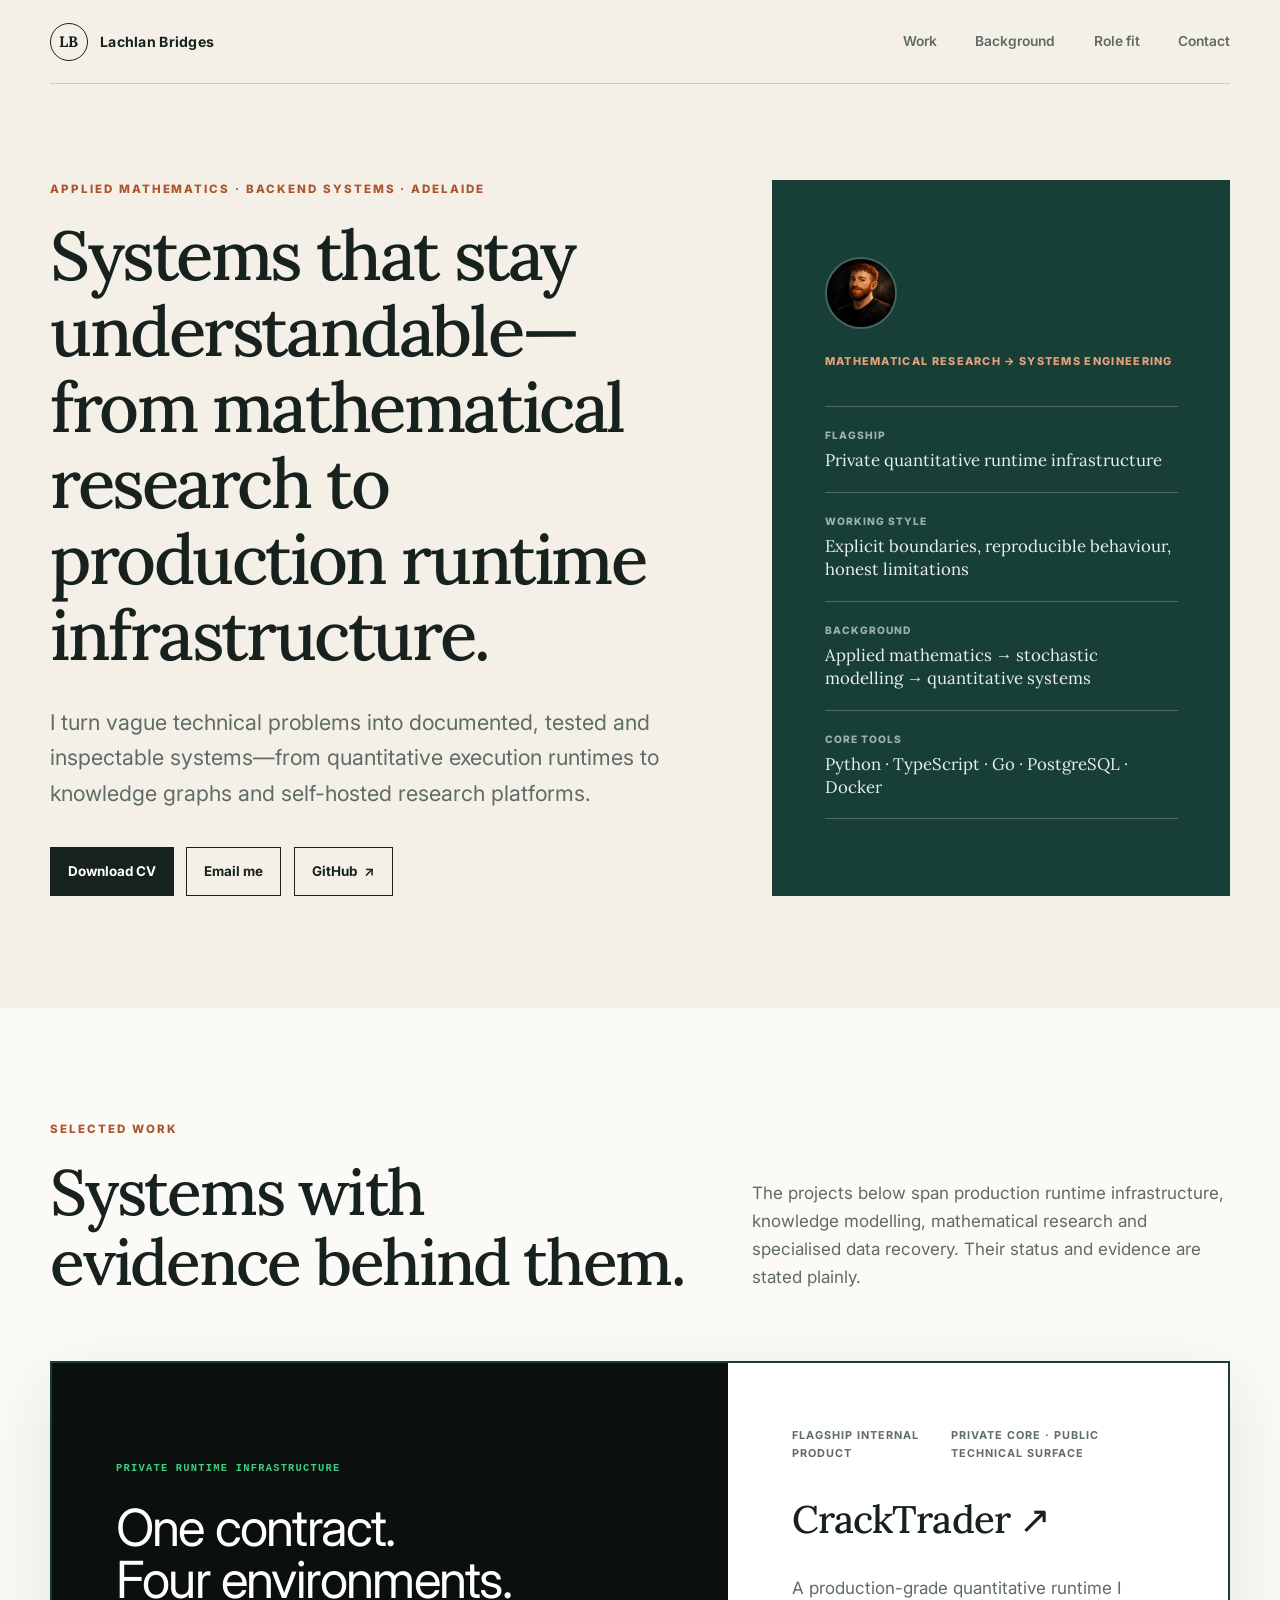
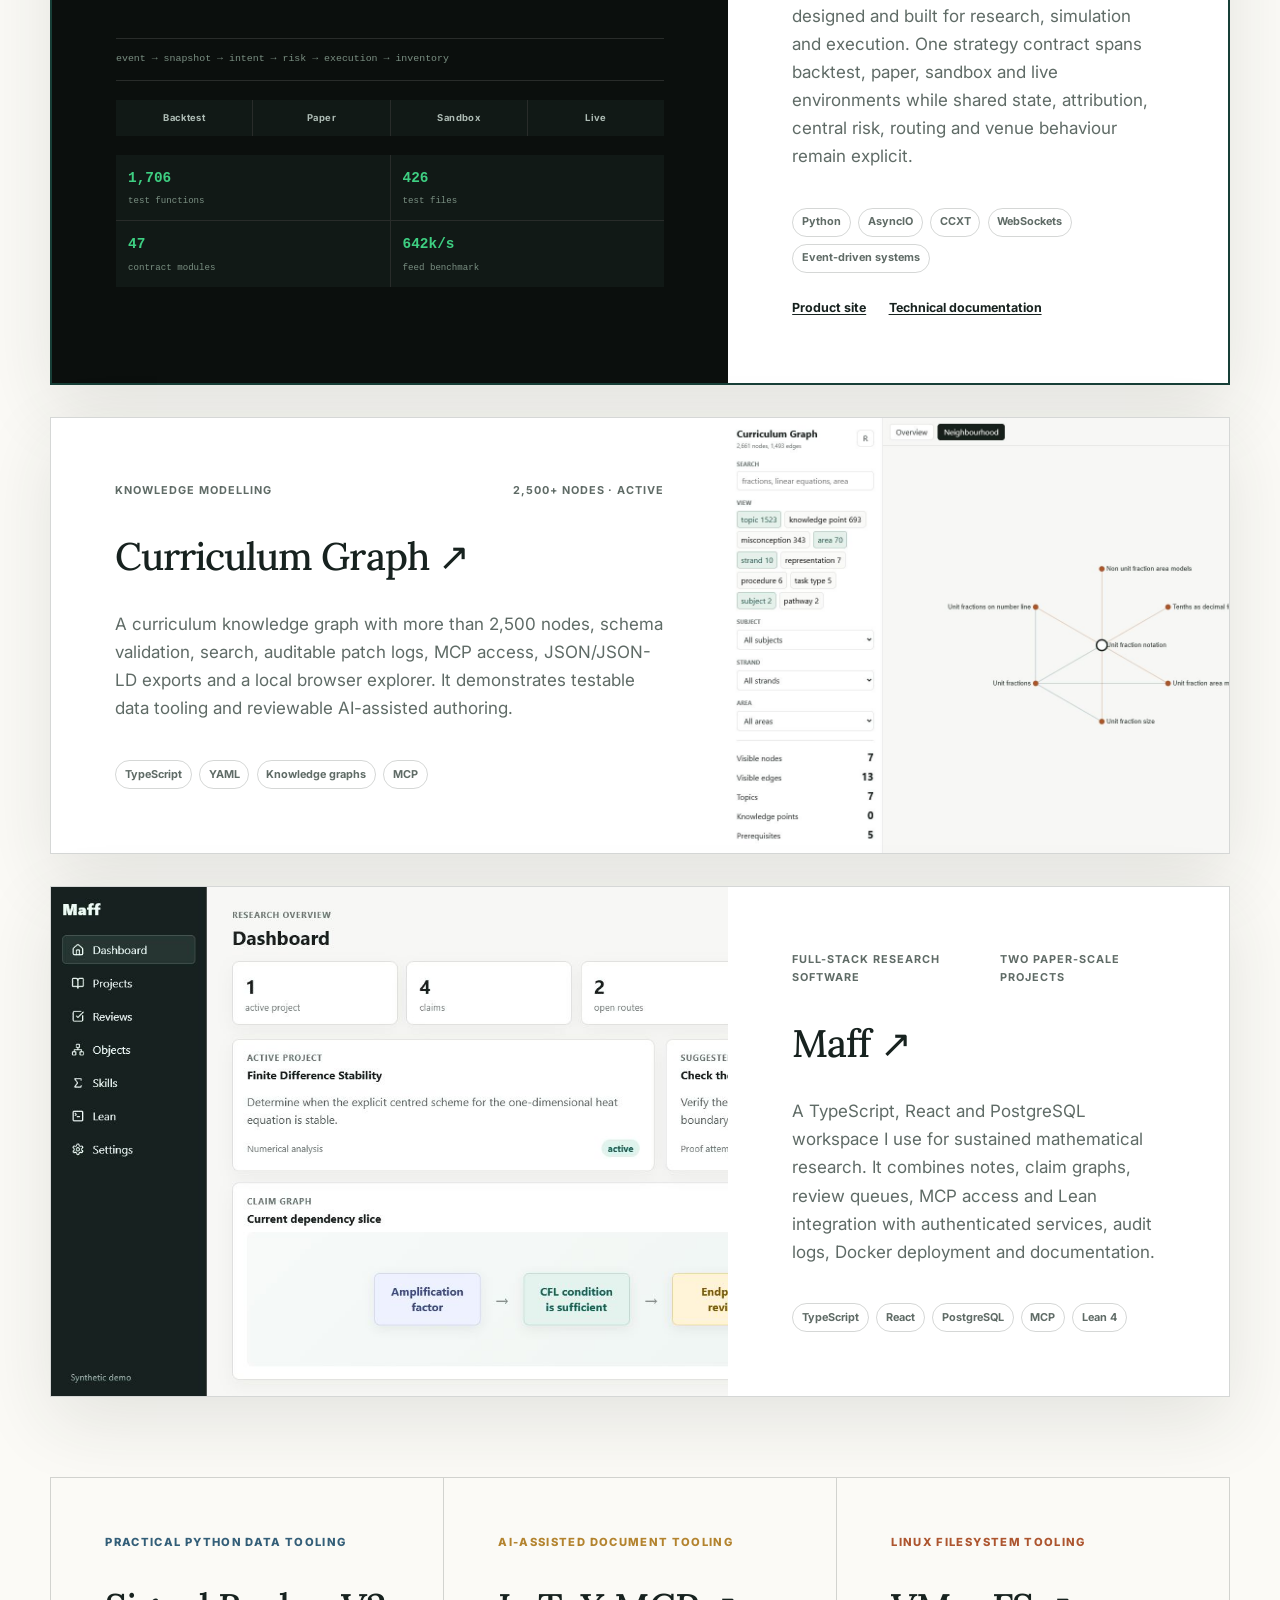
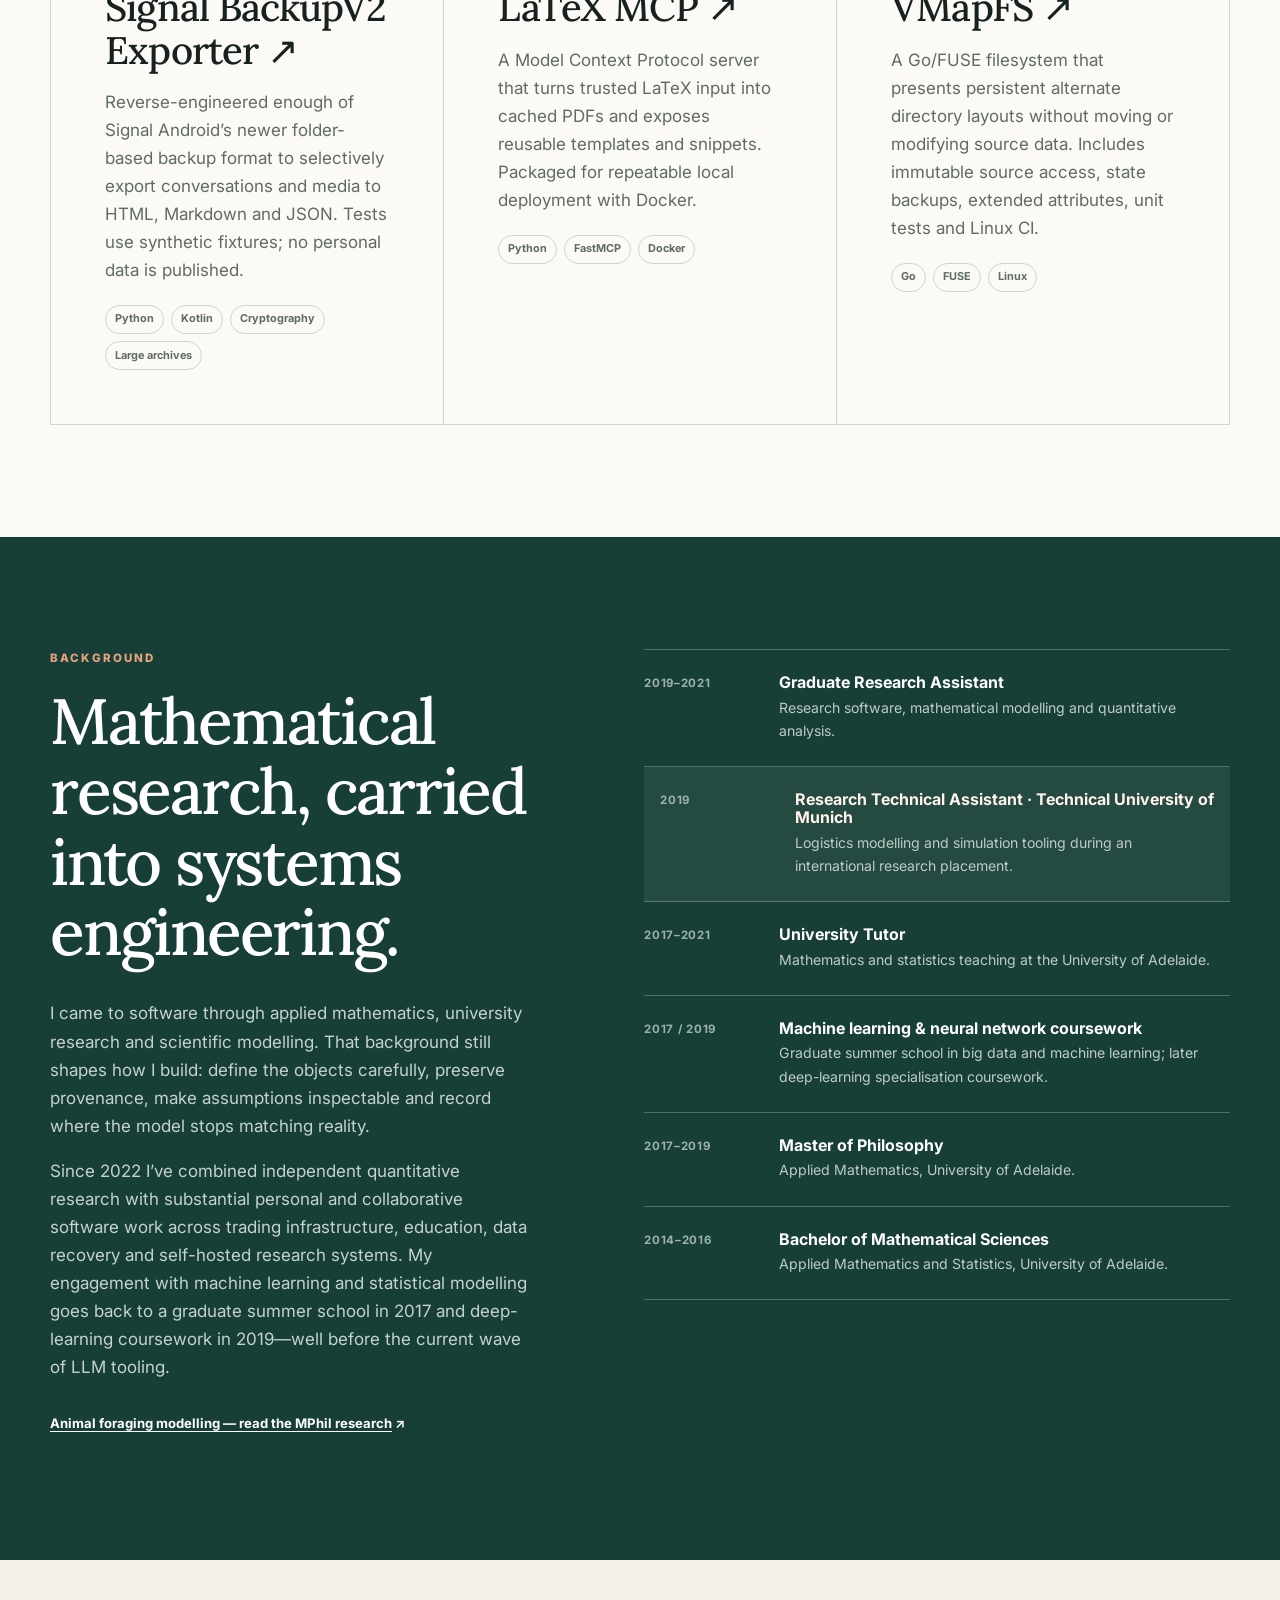
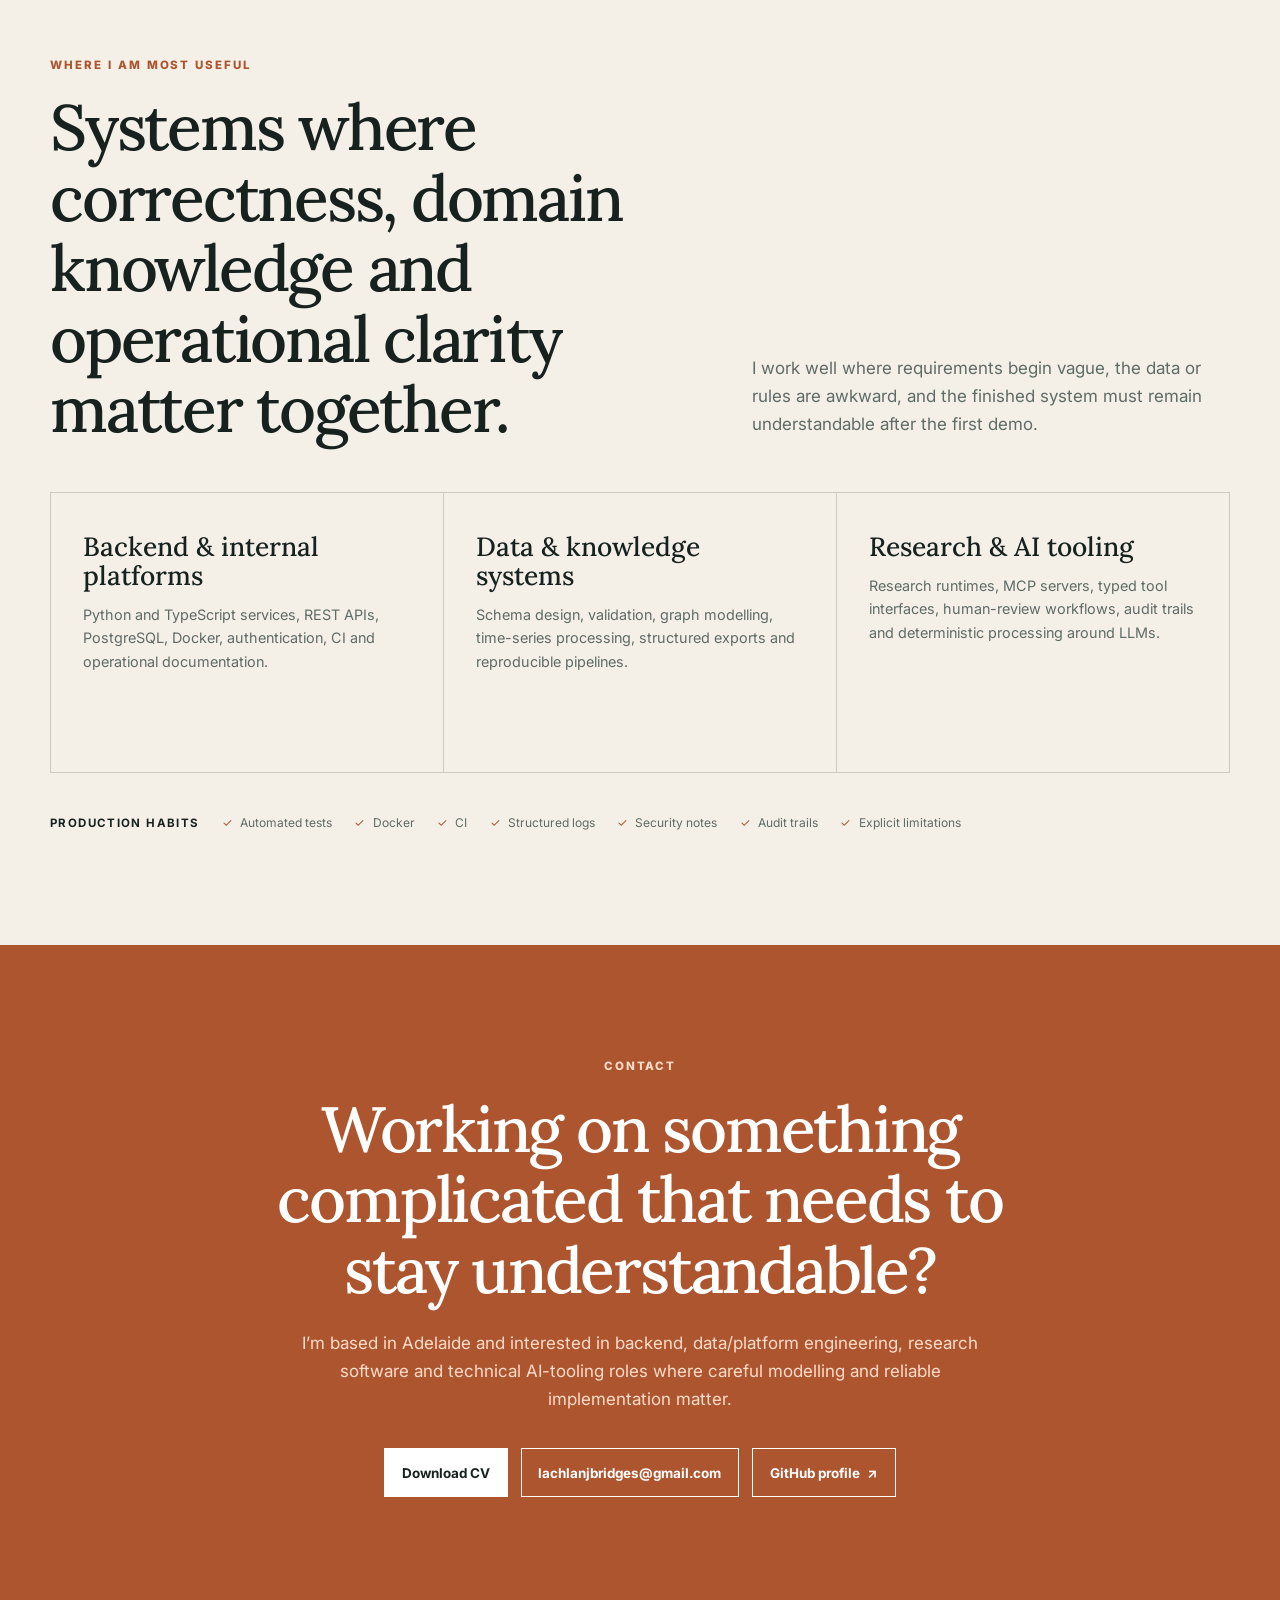
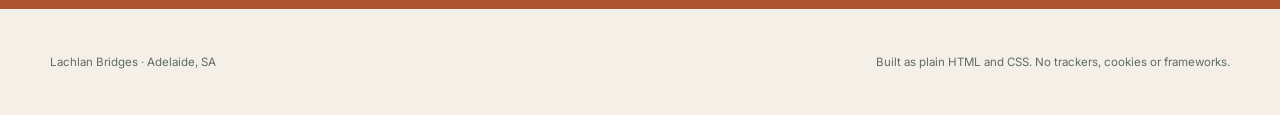
==== index.html @ a5c859e6 "Add portrait and consistent typography" ====
<!doctype html>
<html lang="en-AU">
  <head>
    <meta charset="utf-8">
    <meta name="viewport" content="width=device-width, initial-scale=1">
    <title>Lachlan Bridges — Applied mathematician &amp; systems builder</title>
    <meta name="description" content="Adelaide-based applied mathematician and software developer building backend systems, production runtime infrastructure, data tooling and research software.">
    <meta name="author" content="Lachlan Bridges">
    <meta name="theme-color" content="#173f37">
    <meta property="og:type" content="website">
    <meta property="og:title" content="Lachlan Bridges — Applied mathematician &amp; systems builder">
    <meta property="og:description" content="Selected work in production runtime infrastructure, backend systems, data tooling and mathematical research software.">
    <meta property="og:url" content="https://thetailorretailored.github.io/">
    <meta property="og:image" content="https://thetailorretailored.github.io/assets/images/maff-workbench.png">
    <link rel="canonical" href="https://thetailorretailored.github.io/">
    <link rel="icon" href="assets/favicon.svg" type="image/svg+xml">
    <link rel="preconnect" href="https://fonts.googleapis.com">
    <link rel="preconnect" href="https://fonts.gstatic.com" crossorigin>
    <link href="https://fonts.googleapis.com/css2?family=Lora:ital,wght@0,400;0,500;1,400&amp;family=Inter:wght@400;600;700&amp;display=swap" rel="stylesheet">
    <link rel="stylesheet" href="styles.css">
  </head>
  <body>
    <a class="skip-link" href="#main">Skip to content</a>

    <header class="site-header">
      <a class="wordmark" href="#top" aria-label="Lachlan Bridges, home">
        <span aria-hidden="true">LB</span>
        <span>Lachlan Bridges</span>
      </a>
      <nav aria-label="Primary navigation">
        <a href="#work">Work</a>
        <a href="#background">Background</a>
        <a href="#fit">Role fit</a>
        <a href="#contact">Contact</a>
      </nav>
    </header>

    <main id="main">
      <section class="hero" id="top">
        <div class="hero-copy">
          <p class="eyebrow">Applied mathematics · backend systems · Adelaide</p>
          <h1>Systems that stay understandable—from mathematical research to production runtime infrastructure.</h1>
          <p class="hero-intro">
            I turn vague technical problems into documented, tested and inspectable
            systems—from quantitative execution runtimes to knowledge graphs and
            self-hosted research platforms.
          </p>
          <div class="actions">
            <a class="button primary" href="assets/Lachlan-Bridges-CV.pdf">Download CV</a>
            <a class="button secondary" href="mailto:lachlanjbridges@gmail.com">Email me</a>
            <a class="button secondary" href="https://github.com/TheTailorRetailored">GitHub <span aria-hidden="true">↗</span></a>
          </div>
        </div>

        <aside class="hero-profile" aria-label="Profile summary">
          <img class="profile-photo" src="assets/images/lachlan-bridges-portrait.png" alt="Portrait of Lachlan Bridges" width="72" height="72">
          <p>Mathematical research → systems engineering</p>
          <dl>
            <div><dt>Flagship</dt><dd>Private quantitative runtime infrastructure</dd></div>
            <div><dt>Working style</dt><dd>Explicit boundaries, reproducible behaviour, honest limitations</dd></div>
            <div><dt>Background</dt><dd>Applied mathematics → stochastic modelling → quantitative systems</dd></div>
            <div><dt>Core tools</dt><dd>Python · TypeScript · Go · PostgreSQL · Docker</dd></div>
          </dl>
        </aside>
      </section>

      <section class="section" id="work">
        <div class="section-heading">
          <div>
            <p class="eyebrow">Selected work</p>
            <h2>Systems with evidence behind them.</h2>
          </div>
          <p>
            The projects below span production runtime infrastructure, knowledge
            modelling, mathematical research and specialised data recovery. Their
            status and evidence are stated plainly.
          </p>
        </div>

        <div class="feature-grid">
          <article class="feature-card flagship-card">
            <a class="cracktrader-panel" href="https://cracktrader.github.io/" aria-label="View the CrackTrader product site">
              <span class="ct-label">Private runtime infrastructure</span>
              <strong>One contract.<br>Four environments.</strong>
              <span class="ct-path">event → snapshot → intent → risk → execution → inventory</span>
              <span class="ct-modes"><b>Backtest</b><b>Paper</b><b>Sandbox</b><b>Live</b></span>
              <span class="ct-evidence">
                <i><b>1,706</b> test functions</i>
                <i><b>426</b> test files</i>
                <i><b>47</b> contract modules</i>
                <i><b>642k/s</b> feed benchmark</i>
              </span>
            </a>
            <div class="project-copy">
              <div class="project-topline">
                <span>Flagship internal product</span>
                <span>Private core · public technical surface</span>
              </div>
              <h3><a href="https://cracktrader.github.io/">CrackTrader <span aria-hidden="true">↗</span></a></h3>
              <p>
                A production-grade quantitative runtime I designed and built for
                research, simulation and execution. One strategy contract spans
                backtest, paper, sandbox and live environments while shared state,
                attribution, central risk, routing and venue behaviour remain explicit.
              </p>
              <ul class="tags" aria-label="Technologies">
                <li>Python</li><li>AsyncIO</li><li>CCXT</li><li>WebSockets</li><li>Event-driven systems</li>
              </ul>
              <div class="inline-links">
                <a href="https://cracktrader.github.io/">Product site</a>
                <a href="https://cracktrader.github.io/docs/">Technical documentation</a>
              </div>
            </div>
          </article>

          <article class="feature-card feature-card-reverse">
            <a class="project-image" href="https://github.com/TheTailorRetailored/curriculum-graph" aria-label="View Curriculum Graph on GitHub">
              <img src="assets/images/curriculum-graph-neighbourhood.png" alt="Curriculum Graph explorer showing prerequisite relationships around unit fraction notation" width="1600" height="900">
            </a>
            <div class="project-copy">
              <div class="project-topline">
                <span>Knowledge modelling</span>
                <span>2,500+ nodes · active</span>
              </div>
              <h3><a href="https://github.com/TheTailorRetailored/curriculum-graph">Curriculum Graph <span aria-hidden="true">↗</span></a></h3>
              <p>
                A curriculum knowledge graph with more than 2,500 nodes, schema
                validation, search, auditable patch logs, MCP access, JSON/JSON-LD
                exports and a local browser explorer. It demonstrates testable data
                tooling and reviewable AI-assisted authoring.
              </p>
              <ul class="tags" aria-label="Technologies">
                <li>TypeScript</li><li>YAML</li><li>Knowledge graphs</li><li>MCP</li>
              </ul>
            </div>
          </article>

          <article class="feature-card">
            <a class="project-image" href="https://github.com/TheTailorRetailored/maff" aria-label="View Maff on GitHub">
              <img src="assets/images/maff-workbench.png" alt="Maff dashboard showing a synthetic mathematics research project" width="1267" height="720">
            </a>
            <div class="project-copy">
              <div class="project-topline">
                <span>Full-stack research software</span>
                <span>Two paper-scale projects</span>
              </div>
              <h3><a href="https://github.com/TheTailorRetailored/maff">Maff <span aria-hidden="true">↗</span></a></h3>
              <p>
                A TypeScript, React and PostgreSQL workspace I use for sustained
                mathematical research. It combines notes, claim graphs, review queues,
                MCP access and Lean integration with authenticated services, audit logs,
                Docker deployment and documentation.
              </p>
              <ul class="tags" aria-label="Technologies">
                <li>TypeScript</li><li>React</li><li>PostgreSQL</li><li>MCP</li><li>Lean 4</li>
              </ul>
            </div>
          </article>
        </div>

        <div class="project-grid">
          <article class="project-card blue">
            <p class="project-kind">Practical Python data tooling</p>
            <h3><a href="https://github.com/TheTailorRetailored/signal-backup-v2-exporter">Signal BackupV2 Exporter <span aria-hidden="true">↗</span></a></h3>
            <p>
              Reverse-engineered enough of Signal Android’s newer folder-based backup
              format to selectively export conversations and media to HTML, Markdown
              and JSON. Tests use synthetic fixtures; no personal data is published.
            </p>
            <ul class="tags"><li>Python</li><li>Kotlin</li><li>Cryptography</li><li>Large archives</li></ul>
          </article>

          <article class="project-card gold">
            <p class="project-kind">AI-assisted document tooling</p>
            <h3><a href="https://github.com/TheTailorRetailored/latex-mcp">LaTeX MCP <span aria-hidden="true">↗</span></a></h3>
            <p>
              A Model Context Protocol server that turns trusted LaTeX input into
              cached PDFs and exposes reusable templates and snippets. Packaged for
              repeatable local deployment with Docker.
            </p>
            <ul class="tags"><li>Python</li><li>FastMCP</li><li>Docker</li></ul>
          </article>

          <article class="project-card rust">
            <p class="project-kind">Linux filesystem tooling</p>
            <h3><a href="https://github.com/TheTailorRetailored/VMapFS">VMapFS <span aria-hidden="true">↗</span></a></h3>
            <p>
              A Go/FUSE filesystem that presents persistent alternate directory layouts
              without moving or modifying source data. Includes immutable source access,
              state backups, extended attributes, unit tests and Linux CI.
            </p>
            <ul class="tags"><li>Go</li><li>FUSE</li><li>Linux</li></ul>
          </article>
        </div>
      </section>

      <section class="section background" id="background">
        <div class="background-intro">
          <p class="eyebrow">Background</p>
          <h2>Mathematical research, carried into systems engineering.</h2>
          <p>
            I came to software through applied mathematics, university research and
            scientific modelling. That background still shapes how I build: define the
            objects carefully, preserve provenance, make assumptions inspectable and
            record where the model stops matching reality.
          </p>
          <p>
            Since 2022 I’ve combined independent quantitative research with substantial
            personal and collaborative software work across trading infrastructure,
            education, data recovery and self-hosted research systems. My engagement
            with machine learning and statistical modelling goes back to a graduate
            summer school in 2017 and deep-learning coursework in 2019—well before the
            current wave of LLM tooling.
          </p>
          <p class="background-link">
            <a href="https://thetailorretailored.github.io/MPhilThesis/thesis.pdf">Animal foraging modelling — read the MPhil research</a>
            <span aria-hidden="true">↗</span>
          </p>
        </div>

        <div class="timeline" aria-label="Education and experience">
          <div class="timeline-item">
            <span class="timeline-date">2019–2021</span>
            <div><h3>Graduate Research Assistant</h3><p>Research software, mathematical modelling and quantitative analysis.</p></div>
          </div>
          <div class="timeline-item highlight-item">
            <span class="timeline-date">2019</span>
            <div><h3>Research Technical Assistant · Technical University of Munich</h3><p>Logistics modelling and simulation tooling during an international research placement.</p></div>
          </div>
          <div class="timeline-item">
            <span class="timeline-date">2017–2021</span>
            <div><h3>University Tutor</h3><p>Mathematics and statistics teaching at the University of Adelaide.</p></div>
          </div>
          <div class="timeline-item">
            <span class="timeline-date">2017 / 2019</span>
            <div><h3>Machine learning &amp; neural network coursework</h3><p>Graduate summer school in big data and machine learning; later deep-learning specialisation coursework.</p></div>
          </div>
          <div class="timeline-item">
            <span class="timeline-date">2017–2019</span>
            <div><h3>Master of Philosophy</h3><p>Applied Mathematics, University of Adelaide.</p></div>
          </div>
          <div class="timeline-item">
            <span class="timeline-date">2014–2016</span>
            <div><h3>Bachelor of Mathematical Sciences</h3><p>Applied Mathematics and Statistics, University of Adelaide.</p></div>
          </div>
        </div>
      </section>

      <section class="section role-fit" id="fit">
        <div class="section-heading compact-heading">
          <div>
            <p class="eyebrow">Where I am most useful</p>
            <h2>Systems where correctness, domain knowledge and operational clarity matter together.</h2>
          </div>
          <p>
            I work well where requirements begin vague, the data or rules are awkward,
            and the finished system must remain understandable after the first demo.
          </p>
        </div>

        <div class="role-grid">
          <article class="role-card">
            <h3>Backend &amp; internal platforms</h3>
            <p>Python and TypeScript services, REST APIs, PostgreSQL, Docker, authentication, CI and operational documentation.</p>
          </article>
          <article class="role-card">
            <h3>Data &amp; knowledge systems</h3>
            <p>Schema design, validation, graph modelling, time-series processing, structured exports and reproducible pipelines.</p>
          </article>
          <article class="role-card">
            <h3>Research &amp; AI tooling</h3>
            <p>Research runtimes, MCP servers, typed tool interfaces, human-review workflows, audit trails and deterministic processing around LLMs.</p>
          </article>
        </div>

        <div class="readiness-strip">
          <strong>Production habits</strong>
          <span>Automated tests</span><span>Docker</span><span>CI</span><span>Structured logs</span>
          <span>Security notes</span><span>Audit trails</span><span>Explicit limitations</span>
        </div>
      </section>

      <section class="contact section" id="contact">
        <p class="eyebrow">Contact</p>
        <h2>Working on something complicated that needs to stay understandable?</h2>
        <p>
          I’m based in Adelaide and interested in backend, data/platform engineering,
          research software and technical AI-tooling roles where careful modelling and
          reliable implementation matter.
        </p>
        <div class="actions">
          <a class="button light" href="assets/Lachlan-Bridges-CV.pdf">Download CV</a>
          <a class="button outline-light" href="mailto:lachlanjbridges@gmail.com">lachlanjbridges@gmail.com</a>
          <a class="button outline-light" href="https://github.com/TheTailorRetailored">GitHub profile <span aria-hidden="true">↗</span></a>
        </div>
      </section>
    </main>

    <footer>
      <p>Lachlan Bridges <span aria-hidden="true">·</span> Adelaide, SA</p>
      <p>Built as plain HTML and CSS. No trackers, cookies or frameworks.</p>
    </footer>
  </body>
</html>
---- styles.css ----
:root {
  --paper: #f4f0e7;
  --paper-light: #fbfaf6;
  --ink: #17221f;
  --muted: #5f6b66;
  --green: #173f37;
  --green-light: #dbe9e1;
  --rust: #ad552f;
  --blue: #335e78;
  --gold: #b3832e;
  --line: rgba(23, 34, 31, 0.18);
  --shadow: 0 24px 70px rgba(36, 45, 40, 0.11);
  --sans: Inter, ui-sans-serif, system-ui, sans-serif;
  --serif: Lora, Iowan Old Style, Georgia, serif;
}

* { box-sizing: border-box; }
html { scroll-behavior: smooth; }
body {
  margin: 0;
  background: var(--paper);
  color: var(--ink);
  font-family: var(--sans);
  font-size: 17px;
  line-height: 1.65;
  text-rendering: optimizeLegibility;
}

a { color: inherit; text-underline-offset: 0.2em; }
a:hover { text-decoration-thickness: 2px; }
img { display: block; max-width: 100%; }

.skip-link {
  position: fixed;
  left: 1rem;
  top: -5rem;
  z-index: 20;
  padding: 0.7rem 1rem;
  background: var(--ink);
  color: white;
}
.skip-link:focus { top: 1rem; }

.site-header {
  width: min(1180px, calc(100% - 3rem));
  margin: 0 auto;
  min-height: 84px;
  display: flex;
  align-items: center;
  justify-content: space-between;
  border-bottom: 1px solid var(--line);
}
.wordmark {
  display: inline-flex;
  gap: 0.75rem;
  align-items: center;
  font-size: 0.88rem;
  font-weight: 700;
  letter-spacing: 0.02em;
  text-decoration: none;
}
.wordmark span:first-child {
  display: grid;
  place-items: center;
  width: 38px;
  height: 38px;
  border: 1px solid var(--ink);
  border-radius: 50%;
  font-family: var(--serif);
  font-size: 0.95rem;
}
nav { display: flex; gap: clamp(1rem, 3vw, 2.4rem); }
nav a {
  color: var(--muted);
  font-size: 0.86rem;
  font-weight: 600;
  text-decoration: none;
}
nav a:hover { color: var(--ink); }

.hero {
  width: min(1180px, calc(100% - 3rem));
  min-height: 680px;
  margin: 0 auto;
  display: grid;
  grid-template-columns: 1.18fr 0.82fr;
  gap: 5vw;
  align-items: center;
  padding: 6rem 0 7rem;
}
.eyebrow {
  margin: 0 0 1.1rem;
  color: var(--rust);
  font-size: 0.72rem;
  font-weight: 800;
  letter-spacing: 0.17em;
  text-transform: uppercase;
}
h1, h2, h3 { line-height: 1.1; }
h1, h2 {
  margin: 0;
  font-family: var(--serif);
  font-weight: 500;
  letter-spacing: -0.035em;
}
h1 { max-width: 880px; font-size: clamp(3.5rem, 5.4vw, 5.2rem); }
h2 { font-size: clamp(2.7rem, 5vw, 4.7rem); }
.hero-intro {
  max-width: 690px;
  margin: 2rem 0 0;
  color: var(--muted);
  font-size: clamp(1.12rem, 2vw, 1.35rem);
}
.actions { display: flex; flex-wrap: wrap; gap: 0.8rem; margin-top: 2.2rem; }
.button {
  display: inline-flex;
  align-items: center;
  gap: 0.45rem;
  padding: 0.78rem 1.05rem;
  border: 1px solid var(--ink);
  font-size: 0.84rem;
  font-weight: 700;
  text-decoration: none;
  transition: transform 160ms ease, background-color 160ms ease;
}
.button:hover { transform: translateY(-2px); }
.button.primary { background: var(--ink); color: white; }
.button.secondary { background: transparent; }

.hero-profile { align-self: stretch; display: flex; flex-direction: column; justify-content: center; padding: clamp(2rem, 4vw, 3.2rem); border: 1px solid var(--green); background: var(--green); color: white; }
.profile-photo { width: 72px; height: 72px; margin: 0 0 1.5rem; border: 2px solid rgba(255,255,255,.2); border-radius: 50%; object-fit: cover; }
.hero-profile > p { margin: 0 0 2.2rem; color: #e5a27c; font-size: .68rem; font-weight: 800; letter-spacing: .12em; text-transform: uppercase; }
.hero-profile dl { margin: 0; border-top: 1px solid rgba(255,255,255,.24); }
.hero-profile dl div { padding: 1.25rem 0; border-bottom: 1px solid rgba(255,255,255,.24); }
.hero-profile dt { color: #9db2aa; font-size: .64rem; font-weight: 800; letter-spacing: .1em; text-transform: uppercase; }
.hero-profile dd { margin: .35rem 0 0; color: #e8efec; font-family: var(--serif); font-size: 1.05rem; line-height: 1.35; }

.section { padding: 7rem max(1.5rem, calc((100% - 1180px) / 2)); }
#work { background: var(--paper-light); }
.role-fit { padding-top: 6rem; background: var(--paper); color: var(--ink); }
.section-heading {
  display: grid;
  grid-template-columns: 1fr 0.75fr;
  gap: 4rem;
  align-items: end;
  margin-bottom: 4rem;
}
.section-heading > p { max-width: 580px; margin: 0 0 .4rem; color: var(--muted); }
.role-fit .section-heading > p { color: var(--muted); }
.role-fit .eyebrow { color: var(--rust); }
.compact-heading { margin-bottom: 3rem; }
.role-grid { display: grid; grid-template-columns: repeat(3, 1fr); border-top: 1px solid var(--line); border-left: 1px solid var(--line); }
.role-card { min-height: 280px; padding: 2rem; border-right: 1px solid var(--line); border-bottom: 1px solid var(--line); }
.role-card h3 { margin: .4rem 0 .8rem; font-family: var(--serif); font-size: 1.65rem; font-weight: 500; }
.role-card p { margin: 0; color: var(--muted); font-size: .9rem; }
.readiness-strip { display: flex; flex-wrap: wrap; gap: .7rem 1.4rem; align-items: center; margin-top: 2.5rem; color: var(--muted); font-size: .75rem; }
.readiness-strip strong { color: var(--ink); font-size: .72rem; letter-spacing: .12em; text-transform: uppercase; }
.readiness-strip span::before { content: "✓"; margin-right: .45rem; color: var(--rust); }

.feature-grid { display: grid; gap: 2rem; }
.feature-card {
  display: grid;
  grid-template-columns: minmax(0, 1.15fr) minmax(300px, .85fr);
  min-height: 430px;
  border: 1px solid var(--line);
  background: white;
  box-shadow: var(--shadow);
  overflow: hidden;
}
.feature-card-reverse .project-image { order: 2; }
.project-image { display: block; min-height: 100%; overflow: hidden; background: #e6e8e5; }
.project-image img { width: 100%; height: 100%; object-fit: cover; object-position: left center; transition: transform 350ms ease; }
.project-image:hover img { transform: scale(1.012); }
.project-copy { display: flex; flex-direction: column; justify-content: center; padding: clamp(2rem, 5vw, 4rem); }
.project-topline { display: flex; justify-content: space-between; gap: 1rem; margin-bottom: 2.2rem; color: var(--muted); font-size: .68rem; font-weight: 700; letter-spacing: .09em; text-transform: uppercase; }
.project-copy h3, .project-card h3 { margin: 0 0 1rem; font-family: var(--serif); font-size: clamp(2rem, 3vw, 3rem); font-weight: 500; letter-spacing: -.025em; }
.project-copy h3 a, .project-card h3 a { text-decoration: none; }
.project-copy h3 a:hover, .project-card h3 a:hover { text-decoration: underline; }
.project-copy p, .project-card p { color: var(--muted); }
.tags { display: flex; flex-wrap: wrap; gap: .45rem; margin: 1.3rem 0 0; padding: 0; list-style: none; }
.tags li { padding: .28rem .55rem; border: 1px solid var(--line); border-radius: 999px; color: var(--muted); font-size: .68rem; font-weight: 700; }
.flagship-card { border: 2px solid var(--green); }
.cracktrader-panel { display: flex; min-height: 100%; padding: clamp(2rem, 5vw, 4rem); flex-direction: column; justify-content: center; background: #0b0f0d; color: #e8ede9; text-decoration: none; }
.ct-label { margin-bottom: 1.5rem; color: #3ecf82; font-family: ui-monospace, SFMono-Regular, Consolas, monospace; font-size: .65rem; font-weight: 700; letter-spacing: .12em; text-transform: uppercase; }
.cracktrader-panel > strong { color: white; font-size: clamp(2.2rem, 4vw, 4rem); font-weight: 400; letter-spacing: -.035em; line-height: 1.03; }
.ct-path { margin-top: 2rem; padding-block: .75rem; border-block: 1px solid rgba(255,255,255,.12); color: #7a8f82; font-family: ui-monospace, SFMono-Regular, Consolas, monospace; font-size: .62rem; }
.ct-modes { display: grid; grid-template-columns: repeat(4, 1fr); gap: 1px; margin-top: 1.2rem; background: rgba(255,255,255,.12); }
.ct-modes b { padding: .65rem .35rem; background: #111916; color: #aebcb5; text-align: center; font-size: .59rem; letter-spacing: .04em; }
.ct-evidence { display: grid; grid-template-columns: repeat(2, 1fr); gap: 1px; margin-top: 1.2rem; background: rgba(255,255,255,.12); }
.ct-evidence i { padding: .75rem; background: #111916; color: #7a8f82; font-family: ui-monospace, SFMono-Regular, Consolas, monospace; font-size: .57rem; font-style: normal; }
.ct-evidence i b { display: block; margin-bottom: .15rem; color: #3ecf82; font-size: .9rem; }

.project-grid { display: grid; grid-template-columns: repeat(3, 1fr); margin-top: 5rem; border-top: 1px solid var(--line); border-left: 1px solid var(--line); }
.project-card { position: relative; min-height: 390px; padding: clamp(2rem, 5vw, 3.4rem); border-right: 1px solid var(--line); border-bottom: 1px solid var(--line); background: var(--paper-light); }
.project-card::before { content: ""; position: absolute; top: 0; left: 0; width: 100%; height: 5px; background: var(--accent); transform: scaleX(0); transform-origin: left; transition: transform 220ms ease; }
.project-card:hover::before { transform: scaleX(1); }
.project-card.rust { --accent: var(--rust); }
.project-card.blue { --accent: var(--blue); }
.project-card.gold { --accent: var(--gold); }
.project-card.green { --accent: var(--green); }
.project-kind { margin: 0 0 2.2rem; color: var(--accent) !important; font-size: .7rem; font-weight: 800; letter-spacing: .12em; text-transform: uppercase; }
.project-card > p:not(.project-kind) { max-width: 500px; }
.inline-links { display: flex; flex-wrap: wrap; gap: 1.4rem; margin-top: 1.6rem; font-size: .78rem; font-weight: 700; }

.background { display: grid; grid-template-columns: .9fr 1.1fr; gap: clamp(4rem, 9vw, 9rem); background: var(--green); color: white; }
.background .eyebrow { color: #e5a27c; }
.background-intro > p:not(.eyebrow) { max-width: 580px; color: #c5d2cd; }
.background-intro h2 { margin-bottom: 2rem; }
.background-link { margin-top: 2rem; color: white !important; font-size: .82rem; font-weight: 700; }
.timeline { border-top: 1px solid rgba(255,255,255,.25); }
.timeline-item { display: grid; grid-template-columns: 115px 1fr; gap: 1.2rem; padding: 1.5rem 0; border-bottom: 1px solid rgba(255,255,255,.25); }
.timeline-date { color: #9db2aa; font-size: .72rem; font-weight: 700; letter-spacing: .06em; }
.timeline h3 { margin: 0 0 .25rem; font-size: 1rem; }
.timeline p { margin: 0; color: #bdccc6; font-size: .88rem; }
.highlight-item { padding-inline: 1rem; background: rgba(255,255,255,.055); }
.highlight-item h3 { color: #fff3ec; }

.contact { background: var(--rust); color: white; text-align: center; }
.contact .eyebrow { color: #ffddca; }
.contact h2 { max-width: 780px; margin: 0 auto; }
.contact > p:not(.eyebrow) { max-width: 680px; margin: 1.5rem auto 0; color: #ffddca; }
.contact .actions { justify-content: center; }
.button.light { border-color: white; background: white; color: var(--ink); }
.button.outline-light { border-color: white; color: white; }

footer { width: min(1180px, calc(100% - 3rem)); margin: 0 auto; padding: 2rem 0; display: flex; justify-content: space-between; gap: 2rem; color: var(--muted); font-size: .72rem; }

:focus-visible { outline: 3px solid #d27b52; outline-offset: 4px; }
@media (max-width: 900px) {
  .hero { grid-template-columns: 1fr; padding-top: 5rem; }
  .hero-profile { min-height: 420px; }
  .section-heading, .background { grid-template-columns: 1fr; }
  .section-heading { gap: 1.5rem; }
  .role-grid { grid-template-columns: 1fr; }
  .feature-card { grid-template-columns: 1fr; }
  .feature-card-reverse .project-image { order: 0; }
  .project-image { aspect-ratio: 16 / 8.5; }
  .cracktrader-panel { min-height: 520px; }
  .project-grid { grid-template-columns: 1fr; }
}
@media (max-width: 600px) {
  body { font-size: 16px; }
  .site-header { width: min(100% - 2rem, 1180px); min-height: 72px; }
  .wordmark span:last-child { display: none; }
  nav { gap: .78rem; }
  nav a { font-size: .78rem; }
  .hero { width: calc(100% - 2rem); min-height: auto; padding: 4rem 0; }
  h1 { font-size: clamp(2.9rem, 12.5vw, 3.6rem); }
  .hero-profile { min-height: auto; }
  .section { padding: 5rem 1rem; }
  .project-copy, .project-card { padding: 1.7rem; }
  .project-card { min-height: 340px; }
  .timeline-item { grid-template-columns: 1fr; gap: .35rem; }
  footer { width: calc(100% - 2rem); flex-direction: column; gap: .2rem; }
}
@media (prefers-reduced-motion: reduce) {
  html { scroll-behavior: auto; }
  *, *::before, *::after { transition-duration: .01ms !important; }
}
@media print {
  .site-header, .hero-profile, .actions, footer { display: none; }
  body, #work, .background, .contact { background: white; color: black; }
  .hero, .section { width: 100%; min-height: auto; padding: 2rem 0; }
  .feature-card, .project-card { break-inside: avoid; box-shadow: none; }
  .project-image { display: none; }
}
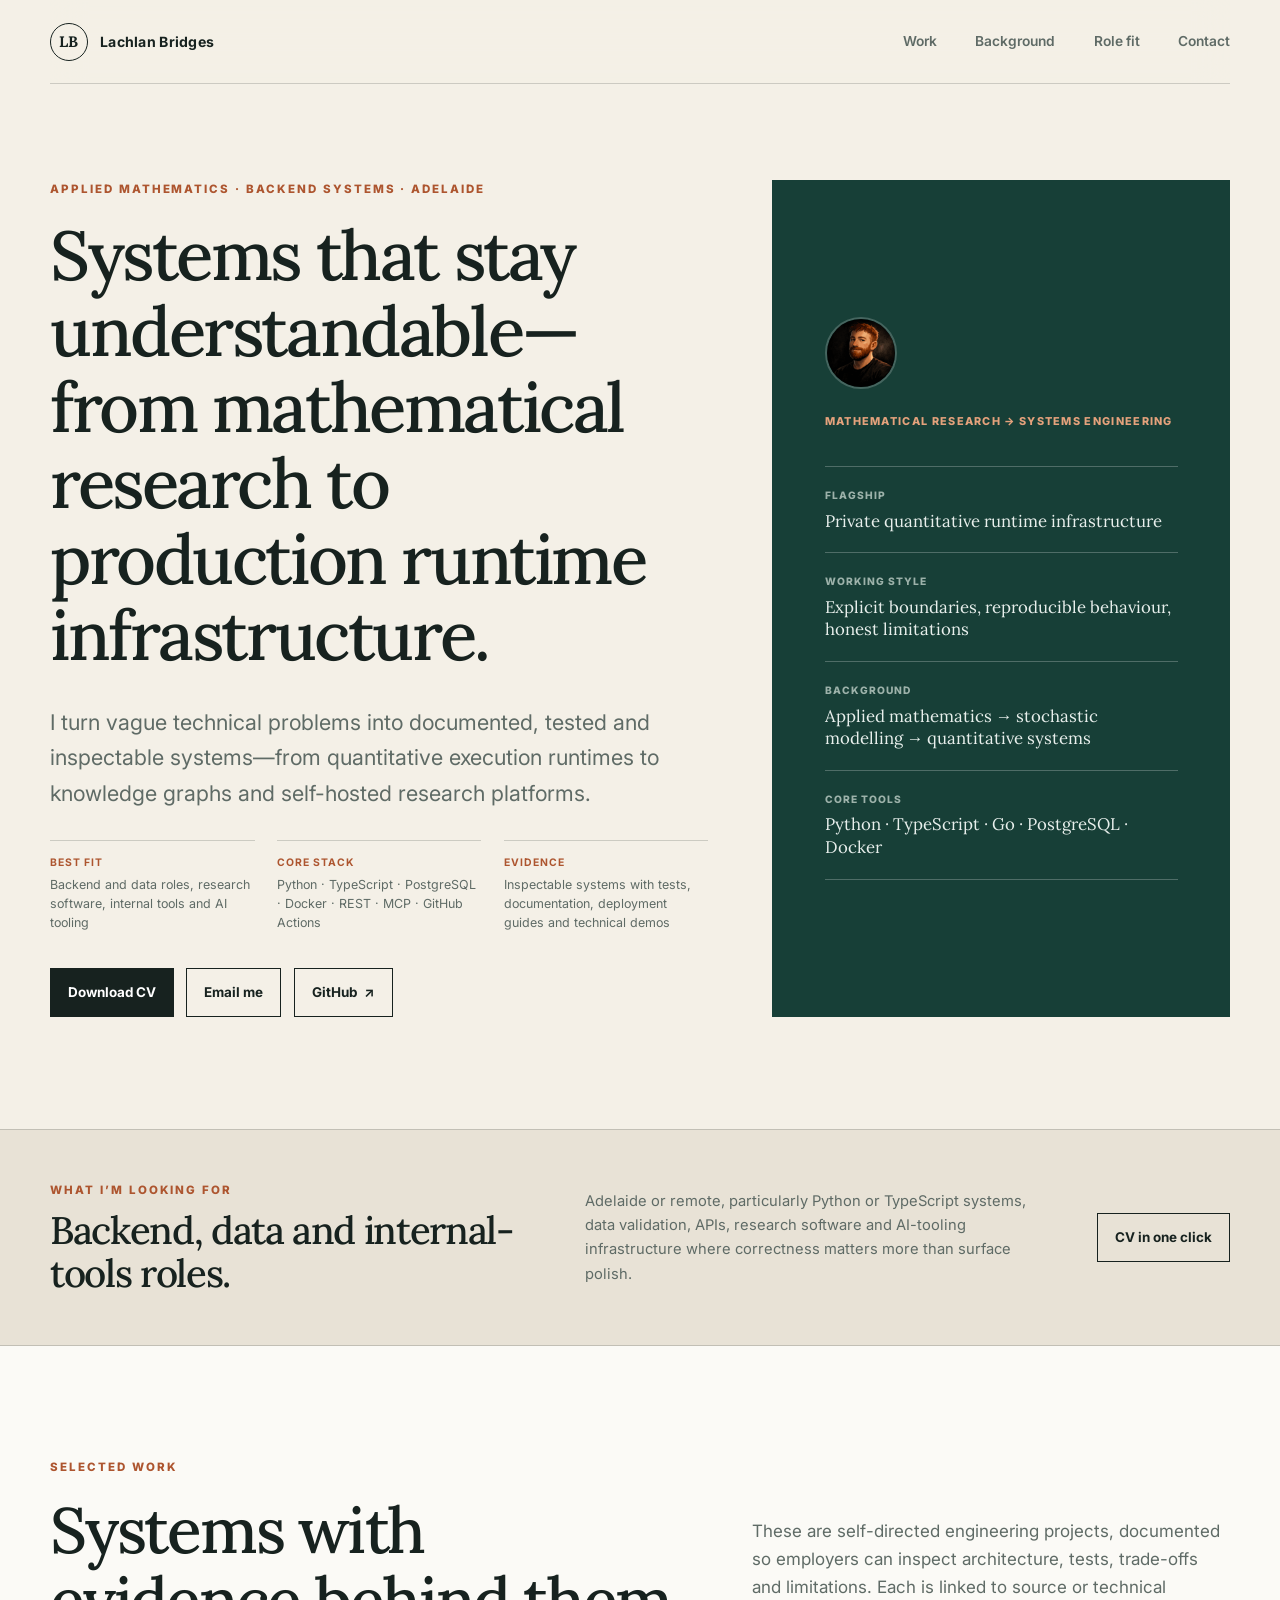
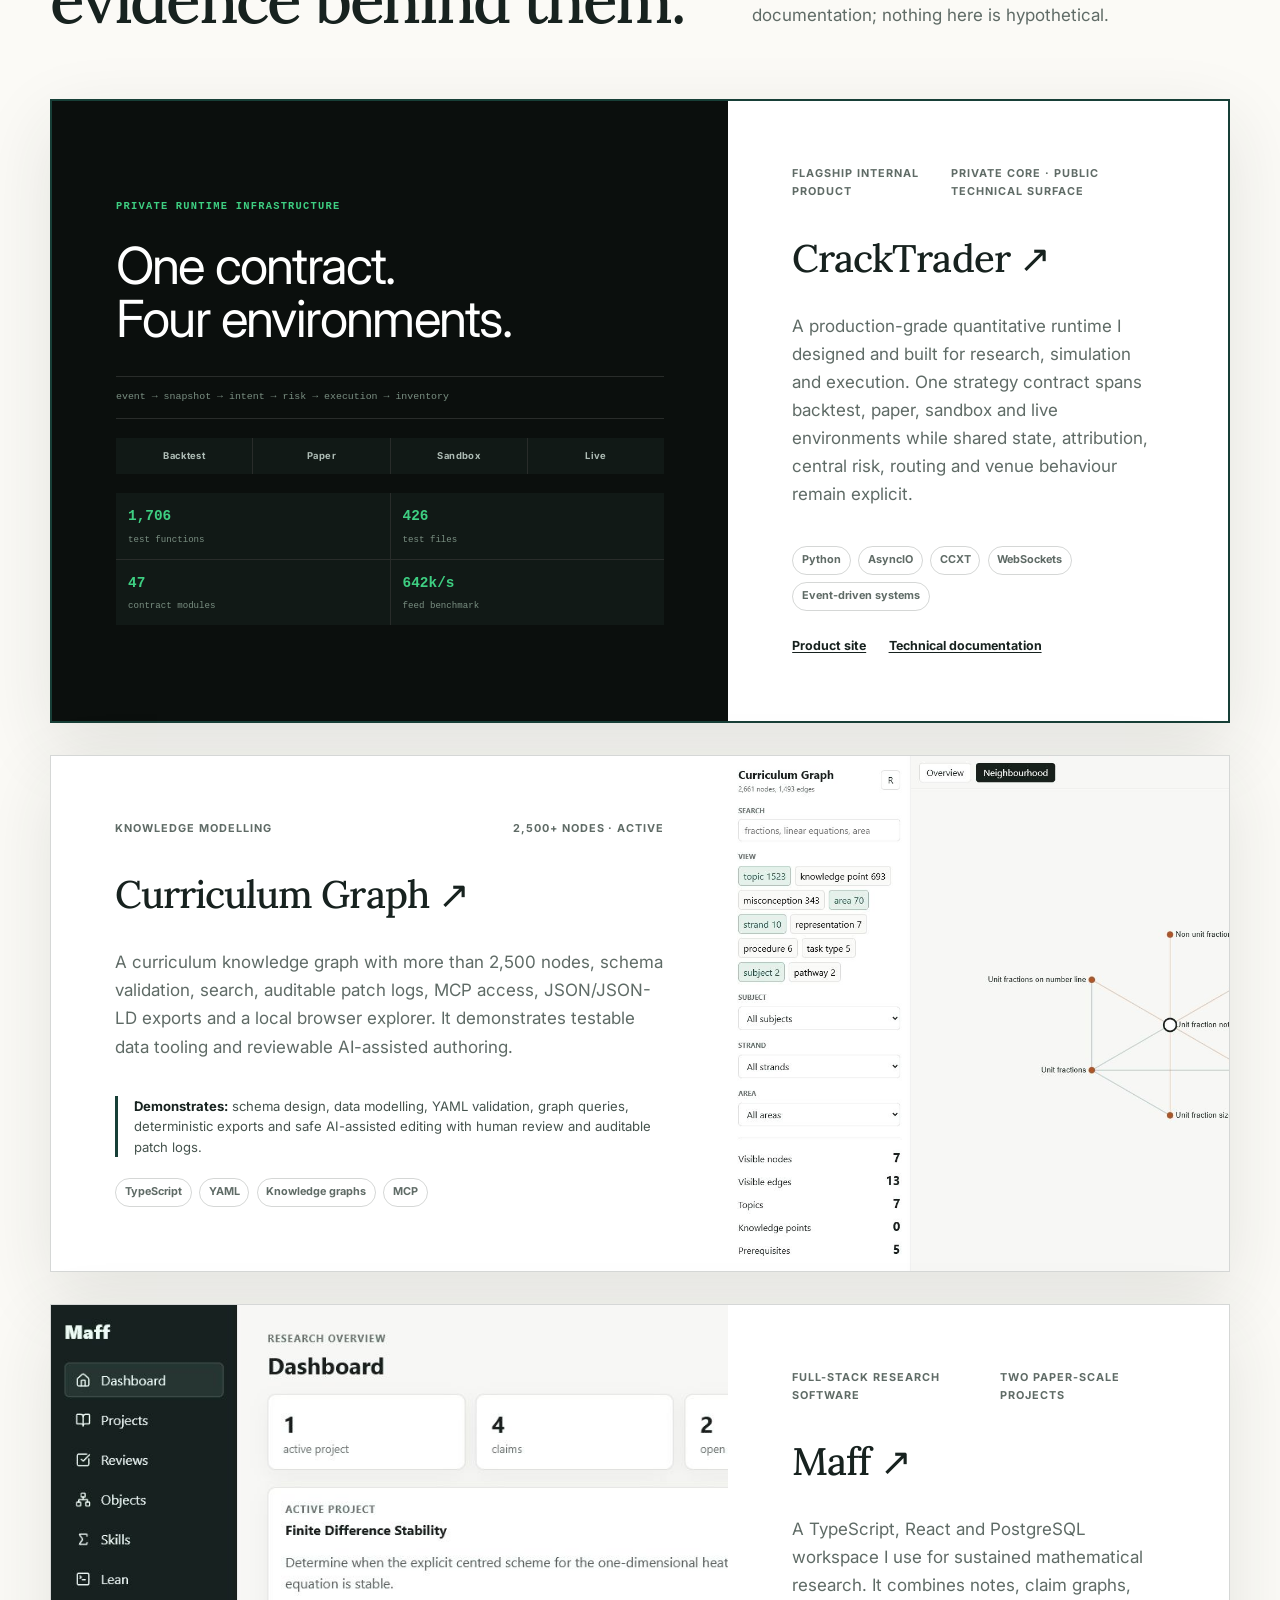
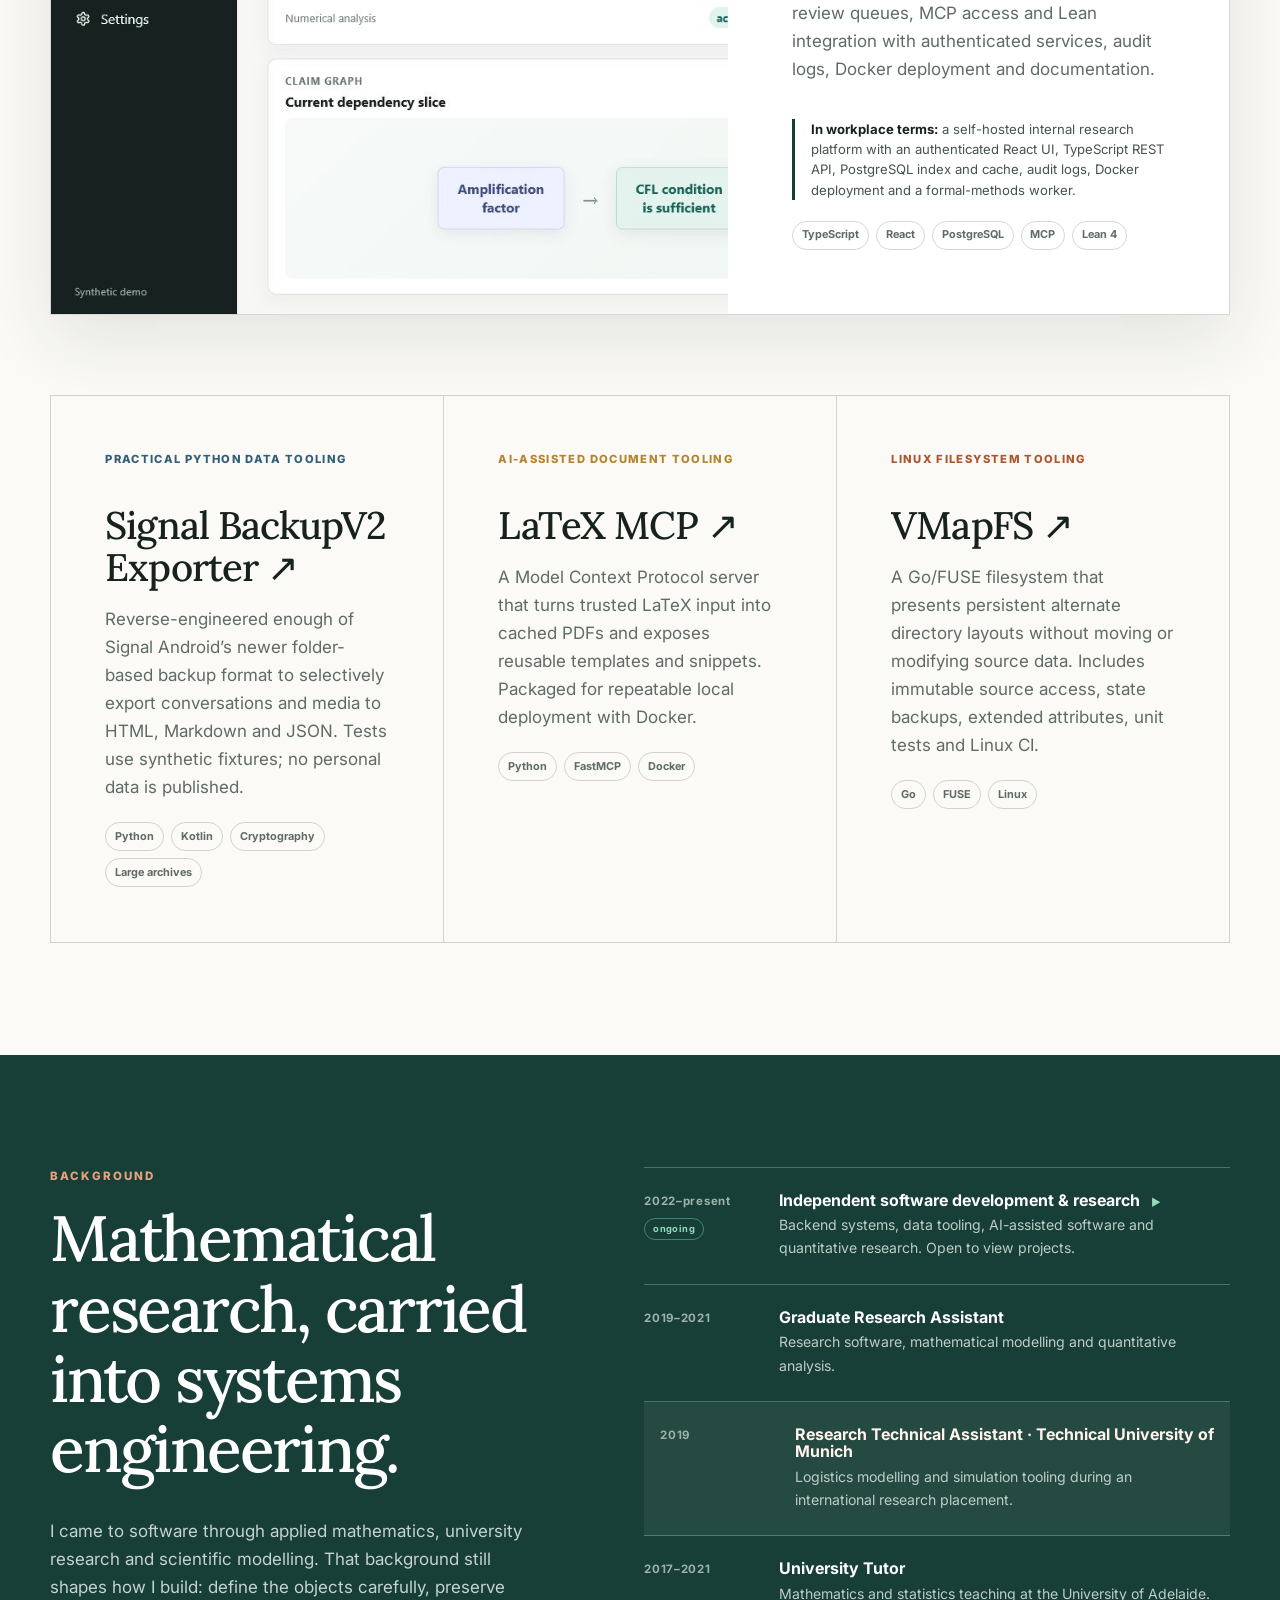
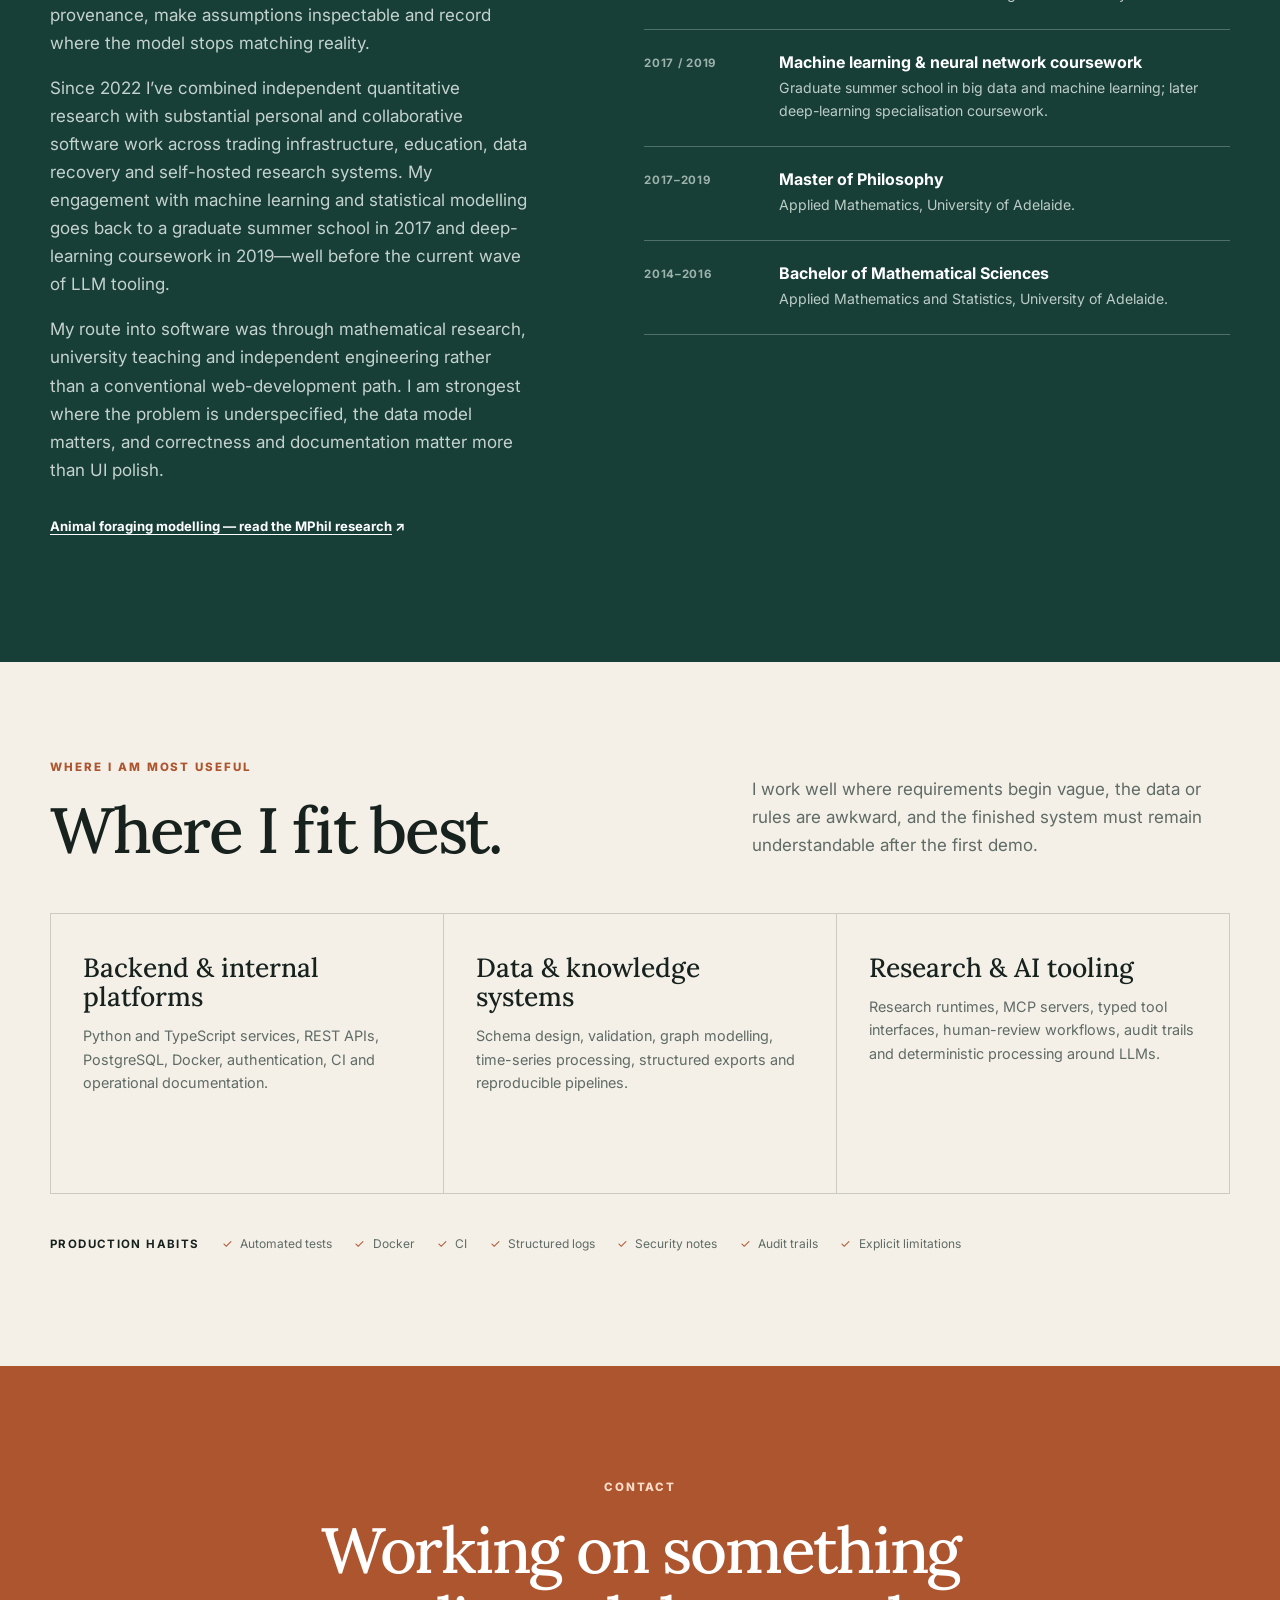
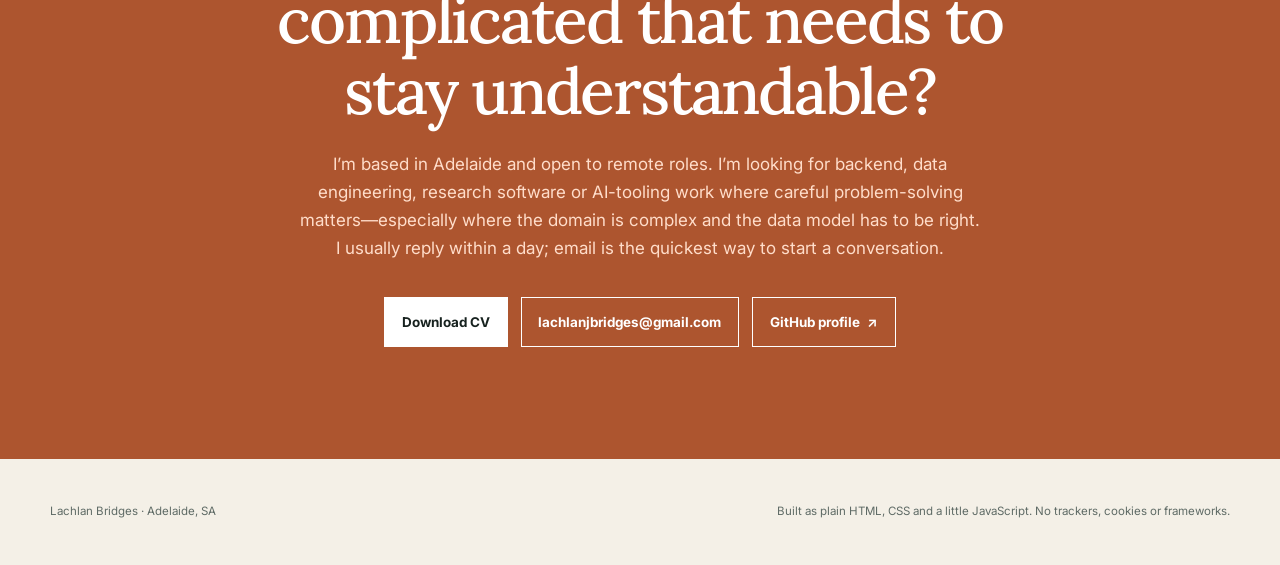
==== commit d16c8cdb: "Consolidate portfolio positioning" ====
--- a/index.html
+++ b/index.html
@@ -45,6 +45,20 @@
             systems—from quantitative execution runtimes to knowledge graphs and
             self-hosted research platforms.
           </p>
+          <dl class="hero-proof">
+            <div>
+              <dt>Best fit</dt>
+              <dd>Backend and data roles, research software, internal tools and AI tooling</dd>
+            </div>
+            <div>
+              <dt>Core stack</dt>
+              <dd>Python · TypeScript · PostgreSQL · Docker · REST · MCP · GitHub Actions</dd>
+            </div>
+            <div>
+              <dt>Evidence</dt>
+              <dd>Inspectable systems with tests, documentation, deployment guides and technical demos</dd>
+            </div>
+          </dl>
           <div class="actions">
             <a class="button primary" href="assets/Lachlan-Bridges-CV.pdf">Download CV</a>
             <a class="button secondary" href="mailto:lachlanjbridges@gmail.com">Email me</a>
@@ -64,6 +78,19 @@
         </aside>
       </section>
 
+      <section class="opportunity" aria-labelledby="opportunity-title">
+        <div>
+          <p class="eyebrow">What I’m looking for</p>
+          <h2 id="opportunity-title">Backend, data and internal-tools roles.</h2>
+        </div>
+        <p>
+          Adelaide or remote, particularly Python or TypeScript systems, data
+          validation, APIs, research software and AI-tooling infrastructure where
+          correctness matters more than surface polish.
+        </p>
+        <a class="button secondary" href="assets/Lachlan-Bridges-CV.pdf">CV in one click</a>
+      </section>
+
       <section class="section" id="work">
         <div class="section-heading">
           <div>
@@ -71,9 +98,9 @@
             <h2>Systems with evidence behind them.</h2>
           </div>
           <p>
-            The projects below span production runtime infrastructure, knowledge
-            modelling, mathematical research and specialised data recovery. Their
-            status and evidence are stated plainly.
+            These are self-directed engineering projects, documented so employers can
+            inspect architecture, tests, trade-offs and limitations. Each is linked to
+            source or technical documentation; nothing here is hypothetical.
           </p>
         </div>
 
@@ -129,6 +156,11 @@
                 exports and a local browser explorer. It demonstrates testable data
                 tooling and reviewable AI-assisted authoring.
               </p>
+              <p class="project-proof">
+                <strong>Demonstrates:</strong> schema design, data modelling, YAML
+                validation, graph queries, deterministic exports and safe AI-assisted
+                editing with human review and auditable patch logs.
+              </p>
               <ul class="tags" aria-label="Technologies">
                 <li>TypeScript</li><li>YAML</li><li>Knowledge graphs</li><li>MCP</li>
               </ul>
@@ -151,6 +183,12 @@
                 MCP access and Lean integration with authenticated services, audit logs,
                 Docker deployment and documentation.
               </p>
+              <p class="project-proof">
+                <strong>In workplace terms:</strong> a self-hosted internal research
+                platform with an authenticated React UI, TypeScript REST API,
+                PostgreSQL index and cache, audit logs, Docker deployment and a
+                formal-methods worker.
+              </p>
               <ul class="tags" aria-label="Technologies">
                 <li>TypeScript</li><li>React</li><li>PostgreSQL</li><li>MCP</li><li>Lean 4</li>
               </ul>
@@ -212,6 +250,13 @@
             summer school in 2017 and deep-learning coursework in 2019—well before the
             current wave of LLM tooling.
           </p>
+          <p>
+            My route into software was through mathematical research, university
+            teaching and independent engineering rather than a conventional
+            web-development path. I am strongest where the problem is underspecified,
+            the data model matters, and correctness and documentation matter more than
+            UI polish.
+          </p>
           <p class="background-link">
             <a href="https://thetailorretailored.github.io/MPhilThesis/thesis.pdf">Animal foraging modelling — read the MPhil research</a>
             <span aria-hidden="true">↗</span>
@@ -219,6 +264,47 @@
         </div>
 
         <div class="timeline" aria-label="Education and experience">
+          <details class="timeline-present">
+            <summary class="timeline-item timeline-summary">
+              <span class="timeline-date">2022–present <em>ongoing</em></span>
+              <div>
+                <h3>Independent software development &amp; research <span class="summary-arrow" aria-hidden="true">▶</span></h3>
+                <p>Backend systems, data tooling, AI-assisted software and quantitative research. Open to view projects.</p>
+              </div>
+            </summary>
+            <div class="timeline-project-grid">
+              <a class="timeline-project" href="https://cracktrader.github.io/">
+                <div><span class="project-dot teal"></span><strong>CrackTrader</strong><time>2022–present</time></div>
+                <p>Quantitative runtime with stable strategy contracts across backtest, paper, sandbox and live execution.</p>
+                <ul><li>Python</li><li>AsyncIO</li><li>Event-driven</li></ul>
+              </a>
+              <a class="timeline-project" href="https://github.com/TheTailorRetailored/maff">
+                <div><span class="project-dot blue-dot"></span><strong>Maff</strong><time>2026–present</time></div>
+                <p>Full-stack research workspace supporting two paper-scale mathematical projects.</p>
+                <ul><li>TypeScript</li><li>React</li><li>PostgreSQL</li><li>Lean 4</li></ul>
+              </a>
+              <a class="timeline-project" href="https://github.com/TheTailorRetailored/curriculum-graph">
+                <div><span class="project-dot amber"></span><strong>Curriculum Graph</strong><time>2026–present</time></div>
+                <p>Knowledge graph with 2,500+ nodes, schema validation, MCP access and auditable authoring.</p>
+                <ul><li>TypeScript</li><li>YAML</li><li>MCP</li></ul>
+              </a>
+              <a class="timeline-project" href="https://github.com/TheTailorRetailored/signal-backup-v2-exporter">
+                <div><span class="project-dot purple"></span><strong>Signal BackupV2 Exporter</strong><time>2026</time></div>
+                <p>Reverse-engineered data exporter for Signal’s newer folder-based backup format.</p>
+                <ul><li>Python</li><li>Kotlin</li><li>Cryptography</li></ul>
+              </a>
+              <a class="timeline-project" href="https://github.com/TheTailorRetailored/latex-mcp">
+                <div><span class="project-dot coral"></span><strong>LaTeX MCP</strong><time>2025</time></div>
+                <p>MCP server turning trusted LaTeX into cached PDFs with reusable templates.</p>
+                <ul><li>Python</li><li>FastMCP</li><li>Docker</li></ul>
+              </a>
+              <a class="timeline-project" href="https://github.com/TheTailorRetailored/VMapFS">
+                <div><span class="project-dot green-dot"></span><strong>VMapFS</strong><time>2025–present</time></div>
+                <p>Go/FUSE filesystem for persistent alternate layouts without altering source data.</p>
+                <ul><li>Go</li><li>FUSE</li><li>Linux</li></ul>
+              </a>
+            </div>
+          </details>
           <div class="timeline-item">
             <span class="timeline-date">2019–2021</span>
             <div><h3>Graduate Research Assistant</h3><p>Research software, mathematical modelling and quantitative analysis.</p></div>
@@ -250,7 +336,7 @@
         <div class="section-heading compact-heading">
           <div>
             <p class="eyebrow">Where I am most useful</p>
-            <h2>Systems where correctness, domain knowledge and operational clarity matter together.</h2>
+            <h2>Where I fit best.</h2>
           </div>
           <p>
             I work well where requirements begin vague, the data or rules are awkward,
@@ -284,9 +370,11 @@
         <p class="eyebrow">Contact</p>
         <h2>Working on something complicated that needs to stay understandable?</h2>
         <p>
-          I’m based in Adelaide and interested in backend, data/platform engineering,
-          research software and technical AI-tooling roles where careful modelling and
-          reliable implementation matter.
+          I’m based in Adelaide and open to remote roles. I’m looking for backend,
+          data engineering, research software or AI-tooling work where careful
+          problem-solving matters—especially where the domain is complex and the data
+          model has to be right. I usually reply within a day; email is the quickest
+          way to start a conversation.
         </p>
         <div class="actions">
           <a class="button light" href="assets/Lachlan-Bridges-CV.pdf">Download CV</a>
@@ -298,7 +386,39 @@
 
     <footer>
       <p>Lachlan Bridges <span aria-hidden="true">·</span> Adelaide, SA</p>
-      <p>Built as plain HTML and CSS. No trackers, cookies or frameworks.</p>
+      <p>Built as plain HTML, CSS and a little JavaScript. No trackers, cookies or frameworks.</p>
     </footer>
+    <script>
+      (function () {
+        var links = Array.from(document.querySelectorAll('nav a[href^="#"]'));
+        var sections = links
+          .map(function (link) { return document.querySelector(link.getAttribute('href')); })
+          .filter(Boolean);
+        var ticking = false;
+
+        function updateNavigation() {
+          var marker = window.scrollY + 120;
+          var current = '';
+          sections.forEach(function (section) {
+            if (section.offsetTop <= marker) current = section.id;
+          });
+          links.forEach(function (link) {
+            var active = link.getAttribute('href') === '#' + current;
+            link.classList.toggle('nav-active', active);
+            if (active) link.setAttribute('aria-current', 'location');
+            else link.removeAttribute('aria-current');
+          });
+          ticking = false;
+        }
+
+        window.addEventListener('scroll', function () {
+          if (!ticking) {
+            window.requestAnimationFrame(updateNavigation);
+            ticking = true;
+          }
+        }, { passive: true });
+        updateNavigation();
+      }());
+    </script>
   </body>
 </html>
--- a/styles.css
+++ b/styles.css
@@ -16,6 +16,7 @@
 
 * { box-sizing: border-box; }
 html { scroll-behavior: smooth; }
+section[id] { scroll-margin-top: 100px; }
 body {
   margin: 0;
   background: var(--paper);
@@ -42,6 +43,9 @@
 .skip-link:focus { top: 1rem; }
 
 .site-header {
+  position: sticky;
+  top: 0;
+  z-index: 10;
   width: min(1180px, calc(100% - 3rem));
   margin: 0 auto;
   min-height: 84px;
@@ -49,6 +53,8 @@
   align-items: center;
   justify-content: space-between;
   border-bottom: 1px solid var(--line);
+  background: rgba(244, 240, 231, .92);
+  backdrop-filter: blur(16px);
 }
 .wordmark {
   display: inline-flex;
@@ -77,6 +83,7 @@
   text-decoration: none;
 }
 nav a:hover { color: var(--ink); }
+nav a.nav-active { color: var(--green); font-weight: 700; }
 
 .hero {
   width: min(1180px, calc(100% - 3rem));
@@ -111,6 +118,10 @@
   color: var(--muted);
   font-size: clamp(1.12rem, 2vw, 1.35rem);
 }
+.hero-proof { display: grid; grid-template-columns: repeat(3, minmax(0, 1fr)); gap: 1.4rem; margin: 1.8rem 0 0; }
+.hero-proof div { padding-top: .8rem; border-top: 1px solid var(--line); }
+.hero-proof dt { margin-bottom: .3rem; color: var(--rust); font-size: .65rem; font-weight: 700; letter-spacing: .1em; text-transform: uppercase; }
+.hero-proof dd { margin: 0; color: var(--muted); font-size: .78rem; line-height: 1.5; }
 .actions { display: flex; flex-wrap: wrap; gap: 0.8rem; margin-top: 2.2rem; }
 .button {
   display: inline-flex;
@@ -135,6 +146,12 @@
 .hero-profile dt { color: #9db2aa; font-size: .64rem; font-weight: 800; letter-spacing: .1em; text-transform: uppercase; }
 .hero-profile dd { margin: .35rem 0 0; color: #e8efec; font-family: var(--serif); font-size: 1.05rem; line-height: 1.35; }
 
+.opportunity { display: grid; grid-template-columns: 1.05fr 1fr auto; gap: clamp(2rem, 5vw, 5rem); align-items: center; padding: 3.2rem max(1.5rem, calc((100% - 1180px) / 2)); border-block: 1px solid var(--line); background: #e8e2d6; }
+.opportunity .eyebrow { margin-bottom: .6rem; }
+.opportunity h2 { max-width: 520px; font-size: clamp(2rem, 3vw, 3rem); }
+.opportunity > p { max-width: 560px; margin: 0; color: var(--muted); font-size: .92rem; }
+.opportunity .button { white-space: nowrap; }
+
 .section { padding: 7rem max(1.5rem, calc((100% - 1180px) / 2)); }
 #work { background: var(--paper-light); }
 .role-fit { padding-top: 6rem; background: var(--paper); color: var(--ink); }
@@ -177,6 +194,8 @@
 .project-copy h3 a, .project-card h3 a { text-decoration: none; }
 .project-copy h3 a:hover, .project-card h3 a:hover { text-decoration: underline; }
 .project-copy p, .project-card p { color: var(--muted); }
+.project-copy .project-proof { margin: 1.15rem 0 0; padding-left: 1rem; border-left: 3px solid var(--green); color: #45534d; font-size: .82rem; line-height: 1.55; }
+.project-proof strong { color: var(--ink); }
 .tags { display: flex; flex-wrap: wrap; gap: .45rem; margin: 1.3rem 0 0; padding: 0; list-style: none; }
 .tags li { padding: .28rem .55rem; border: 1px solid var(--line); border-radius: 999px; color: var(--muted); font-size: .68rem; font-weight: 700; }
 .flagship-card { border: 2px solid var(--green); }
@@ -214,6 +233,30 @@
 .timeline p { margin: 0; color: #bdccc6; font-size: .88rem; }
 .highlight-item { padding-inline: 1rem; background: rgba(255,255,255,.055); }
 .highlight-item h3 { color: #fff3ec; }
+.timeline-present { border-bottom: 1px solid rgba(255,255,255,.25); }
+.timeline-present summary { border-bottom: 0; cursor: pointer; list-style: none; }
+.timeline-present summary::-webkit-details-marker { display: none; }
+.timeline-present summary:hover h3 { color: #fff3ec; }
+.timeline-present summary:focus-visible { outline-offset: -3px; }
+.timeline-date em { display: inline-block; margin-top: .45rem; padding: .15rem .5rem; border: 1px solid rgba(107, 221, 179, .45); border-radius: 999px; color: #91dabb; font-size: .58rem; font-style: normal; letter-spacing: .04em; }
+.summary-arrow { display: inline-block; margin-left: .45rem; color: #91dabb; font-size: .65rem; transition: transform 200ms ease; }
+.timeline-present[open] .summary-arrow { transform: rotate(90deg); }
+.timeline-project-grid { display: grid; grid-template-columns: 1fr 1fr; gap: .7rem; padding: .2rem 0 1.5rem; }
+.timeline-project { display: block; padding: .9rem 1rem; border: 1px solid rgba(255,255,255,.18); color: inherit; text-decoration: none; transition: border-color 160ms ease, background-color 160ms ease; }
+.timeline-project:hover { border-color: rgba(255,255,255,.55); background: rgba(255,255,255,.055); }
+.timeline-project > div { display: flex; gap: .5rem; align-items: center; }
+.timeline-project strong { color: white; font-size: .82rem; }
+.timeline-project time { margin-left: auto; color: #9db2aa; font-size: .62rem; }
+.timeline-project p { margin: .5rem 0 .7rem; color: #bdccc6; font-size: .72rem; line-height: 1.45; }
+.timeline-project ul { display: flex; flex-wrap: wrap; gap: .3rem; margin: 0; padding: 0; list-style: none; }
+.timeline-project li { padding: .12rem .4rem; border: 1px solid rgba(255,255,255,.2); border-radius: 999px; color: #bdccc6; font-size: .57rem; }
+.project-dot { width: 7px; height: 7px; flex: 0 0 7px; border-radius: 50%; }
+.project-dot.teal { background: #1d9e75; }
+.project-dot.blue-dot { background: #378add; }
+.project-dot.amber { background: #d69a42; }
+.project-dot.purple { background: #9b93ef; }
+.project-dot.coral { background: #e87952; }
+.project-dot.green-dot { background: #7eaf51; }
 
 .contact { background: var(--rust); color: white; text-align: center; }
 .contact .eyebrow { color: #ffddca; }
@@ -229,6 +272,8 @@
 @media (max-width: 900px) {
   .hero { grid-template-columns: 1fr; padding-top: 5rem; }
   .hero-profile { min-height: 420px; }
+  .opportunity { grid-template-columns: 1fr 1fr; }
+  .opportunity .button { justify-self: start; }
   .section-heading, .background { grid-template-columns: 1fr; }
   .section-heading { gap: 1.5rem; }
   .role-grid { grid-template-columns: 1fr; }
@@ -246,11 +291,15 @@
   nav a { font-size: .78rem; }
   .hero { width: calc(100% - 2rem); min-height: auto; padding: 4rem 0; }
   h1 { font-size: clamp(2.9rem, 12.5vw, 3.6rem); }
+  .hero-proof { grid-template-columns: 1fr; gap: .8rem; }
   .hero-profile { min-height: auto; }
+  .opportunity { grid-template-columns: 1fr; gap: 1.4rem; padding-block: 2.6rem; }
   .section { padding: 5rem 1rem; }
   .project-copy, .project-card { padding: 1.7rem; }
   .project-card { min-height: 340px; }
   .timeline-item { grid-template-columns: 1fr; gap: .35rem; }
+  .timeline-project-grid { grid-template-columns: 1fr; }
+  .timeline-date em { margin: 0 0 0 .4rem; }
   footer { width: calc(100% - 2rem); flex-direction: column; gap: .2rem; }
 }
 @media (prefers-reduced-motion: reduce) {
@@ -258,7 +307,7 @@
   *, *::before, *::after { transition-duration: .01ms !important; }
 }
 @media print {
-  .site-header, .hero-profile, .actions, footer { display: none; }
+  .site-header, .hero-profile, .actions, .opportunity .button, footer { display: none; }
   body, #work, .background, .contact { background: white; color: black; }
   .hero, .section { width: 100%; min-height: auto; padding: 2rem 0; }
   .feature-card, .project-card { break-inside: avoid; box-shadow: none; }
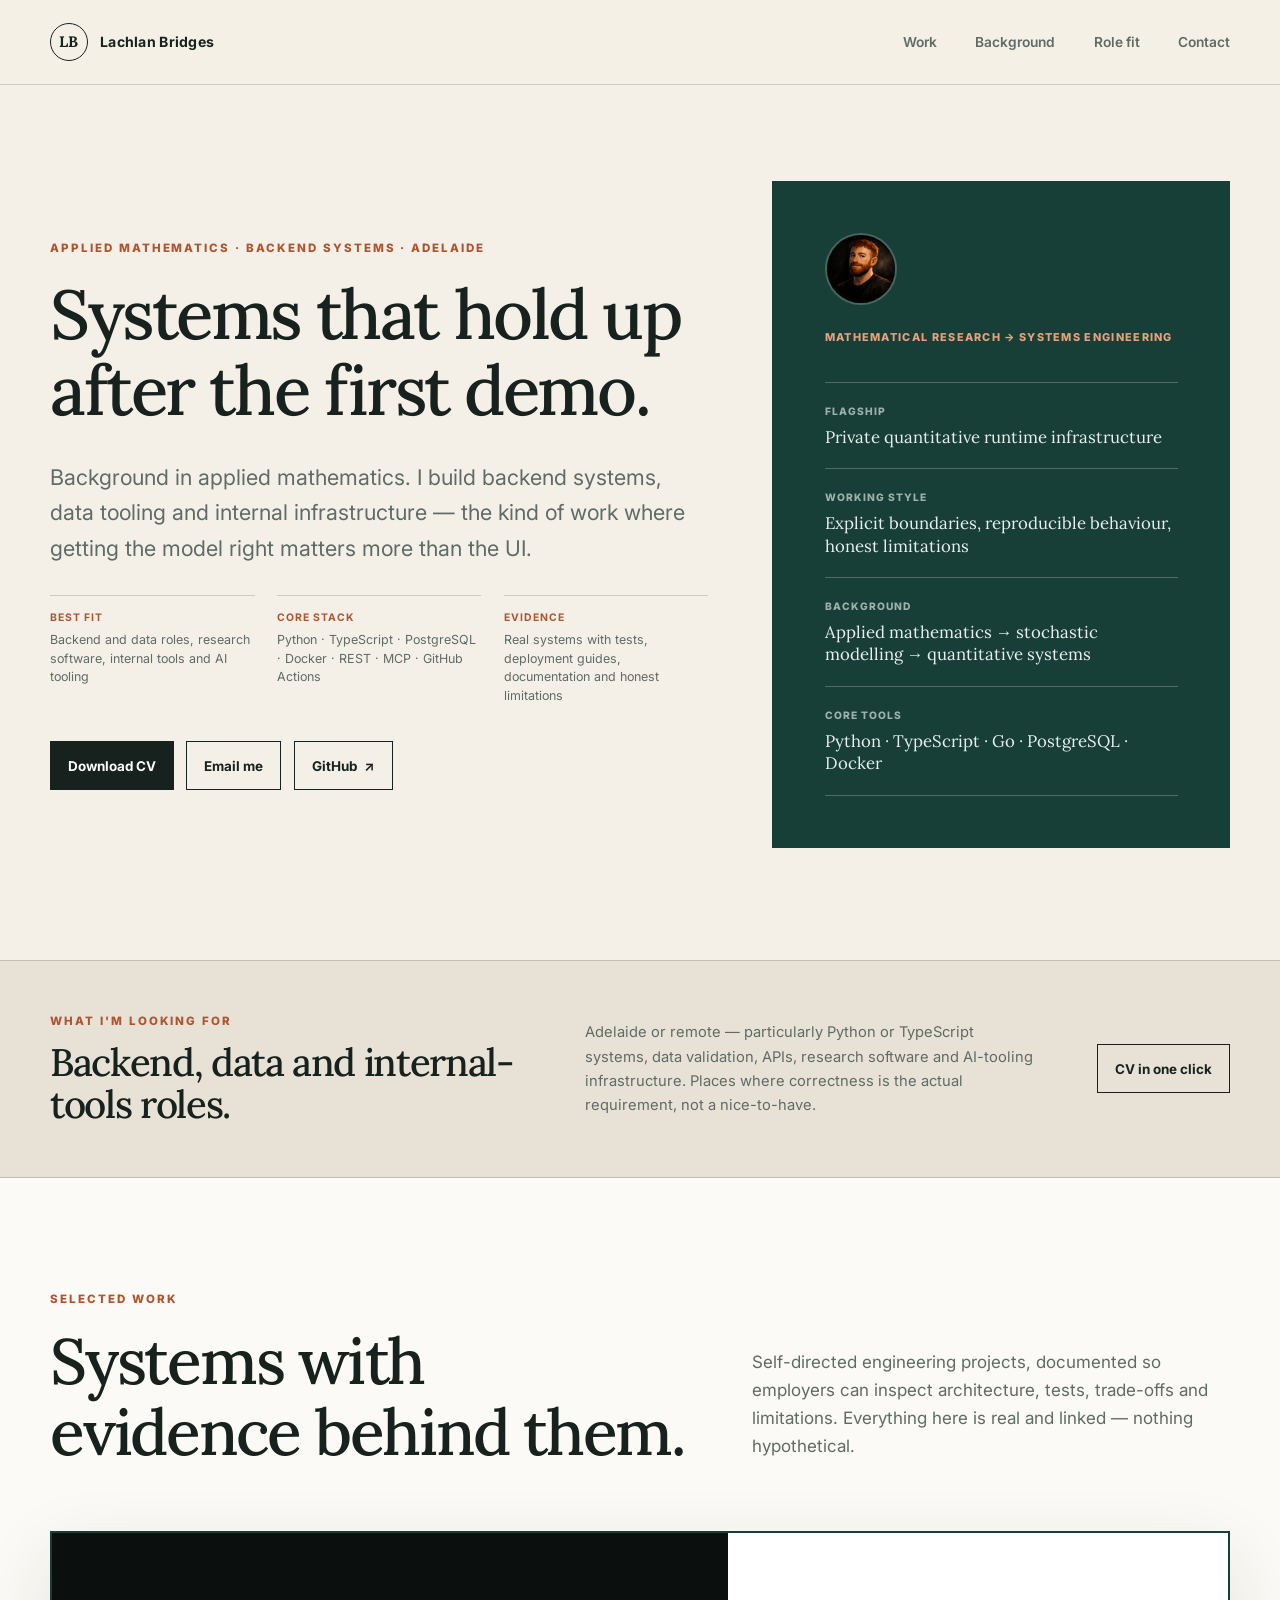
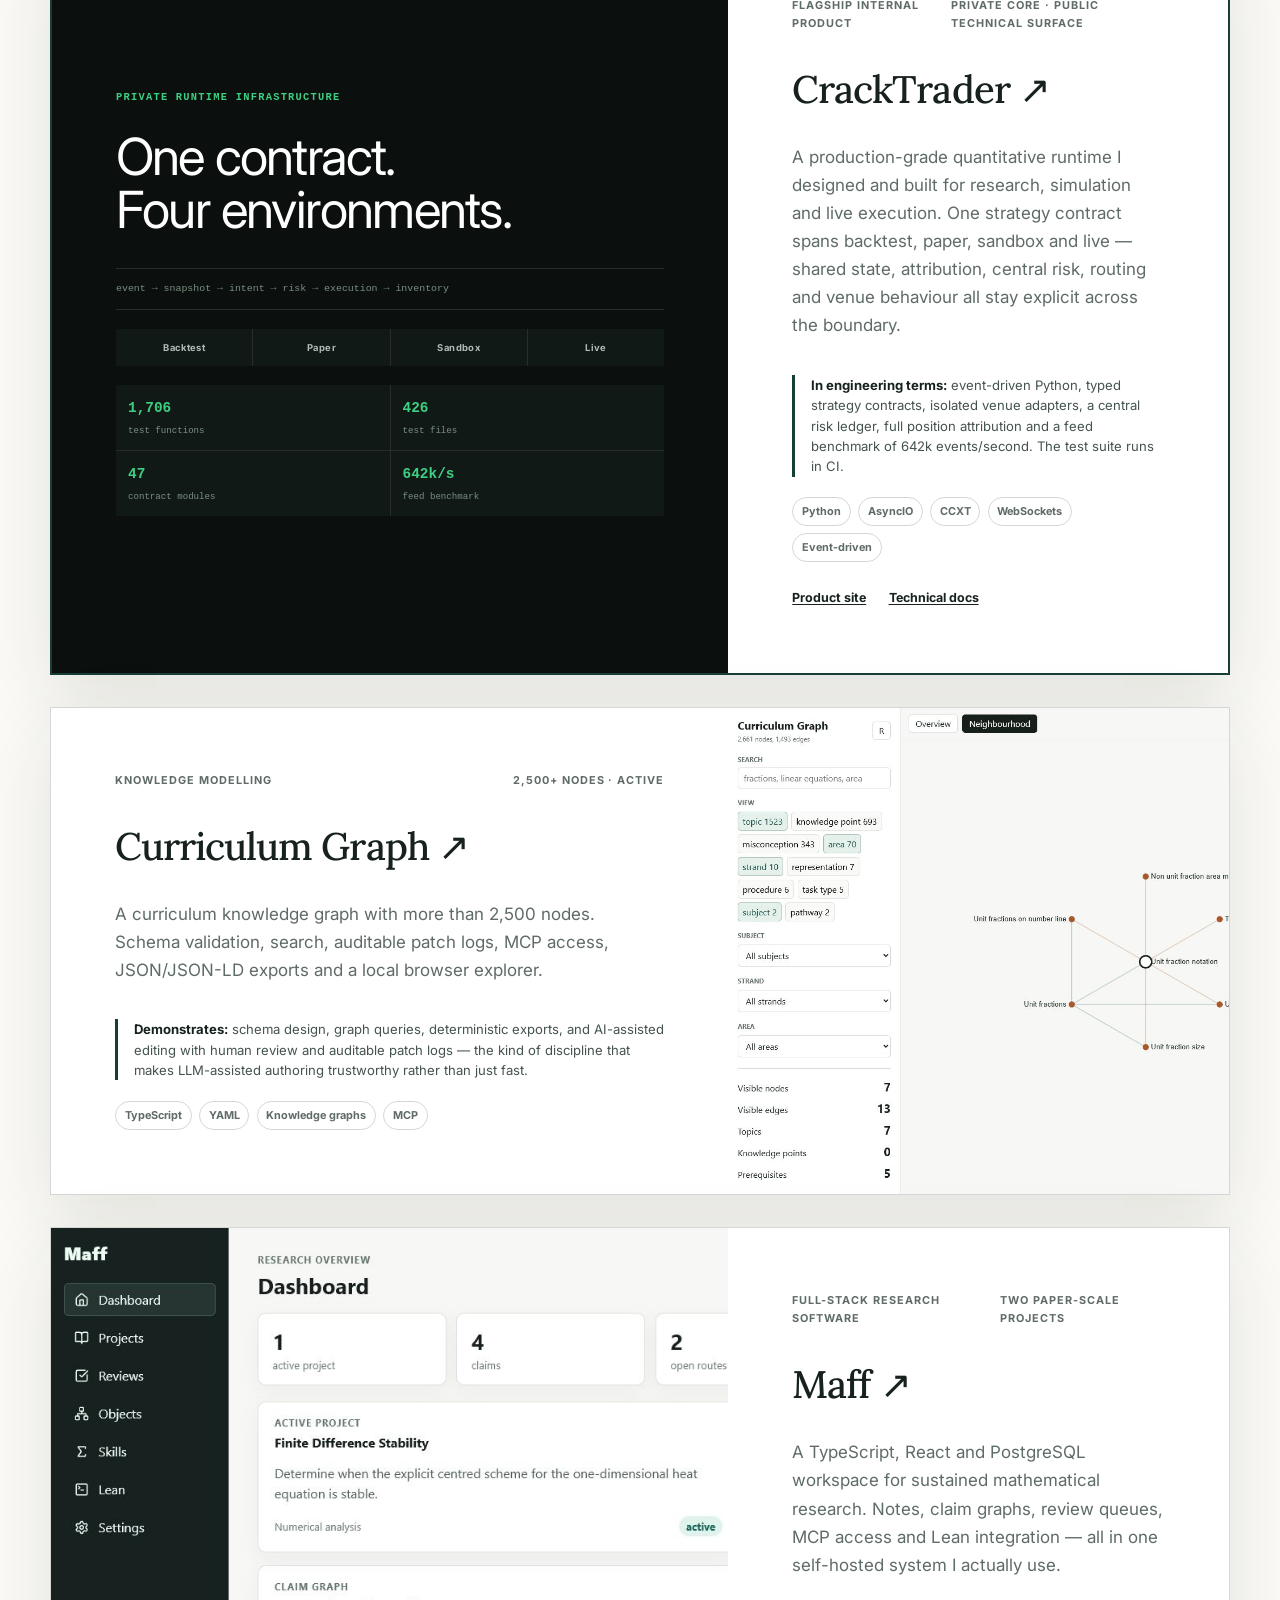
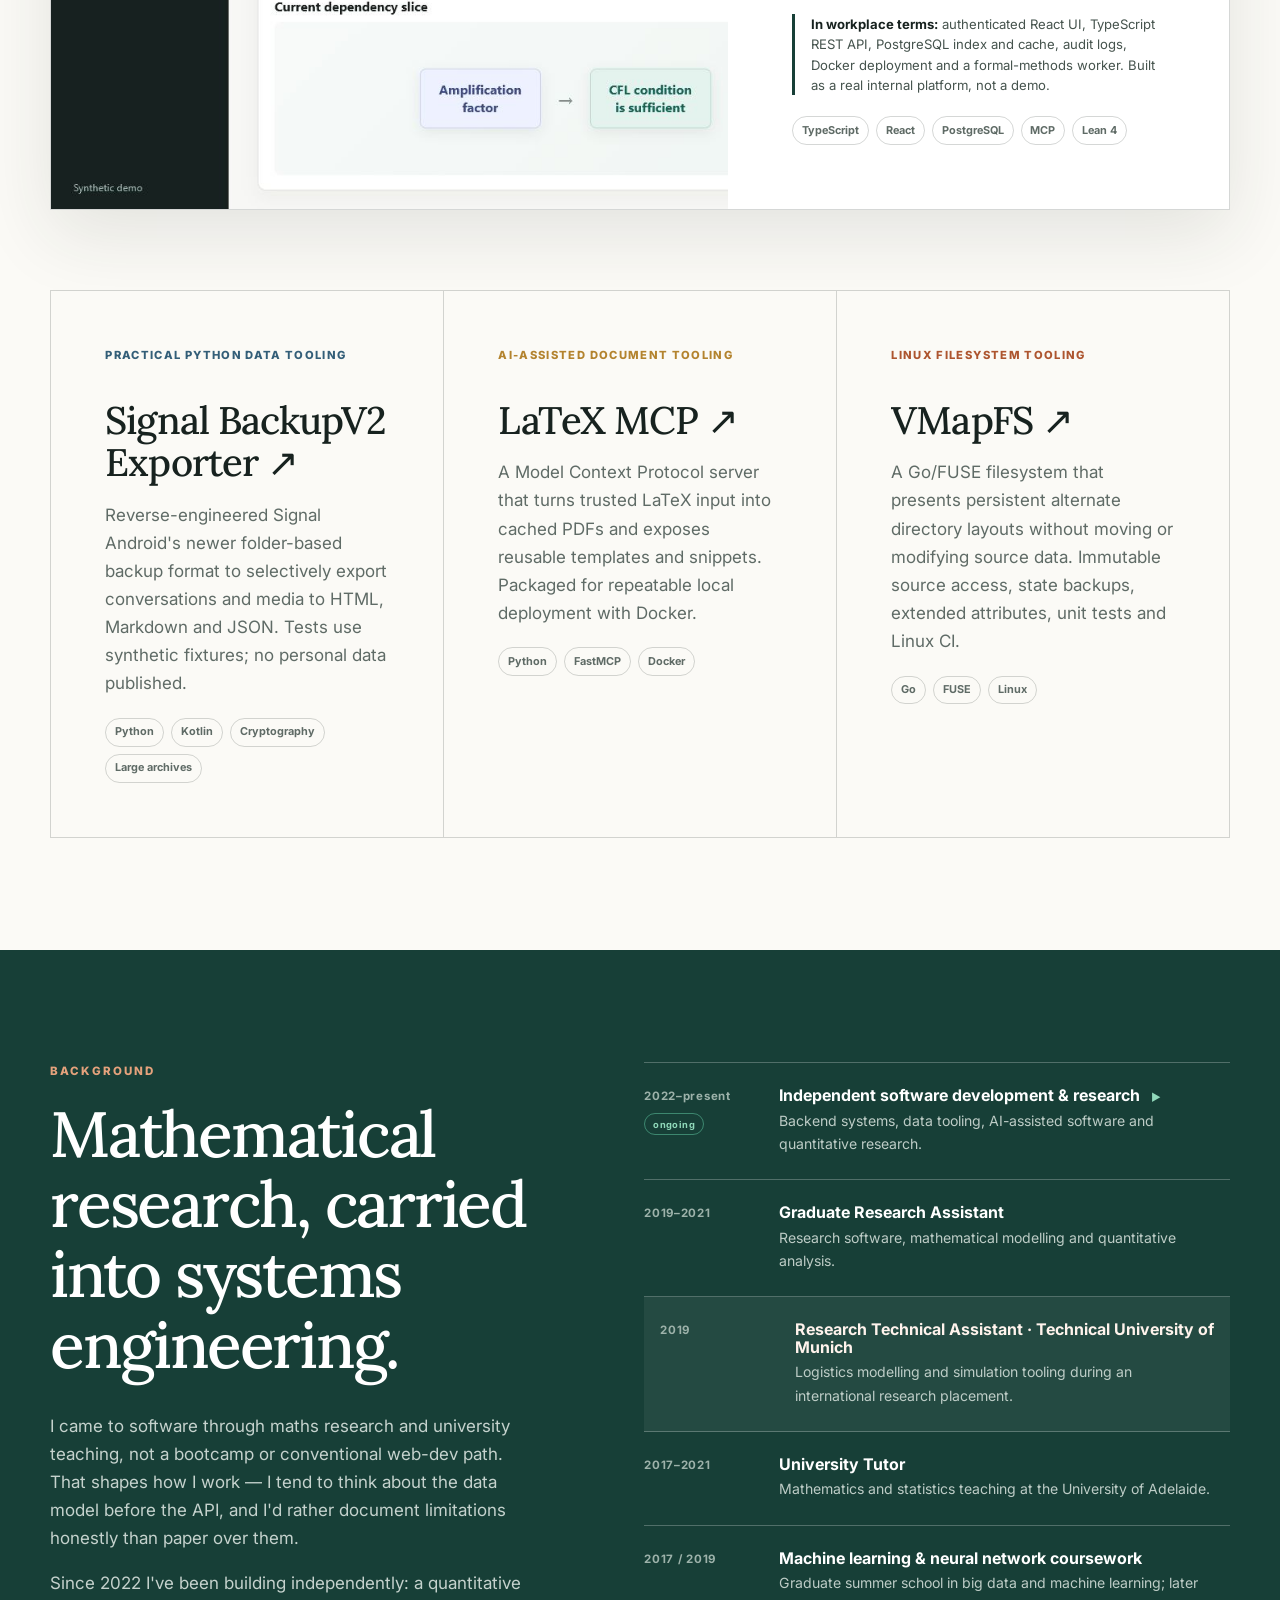
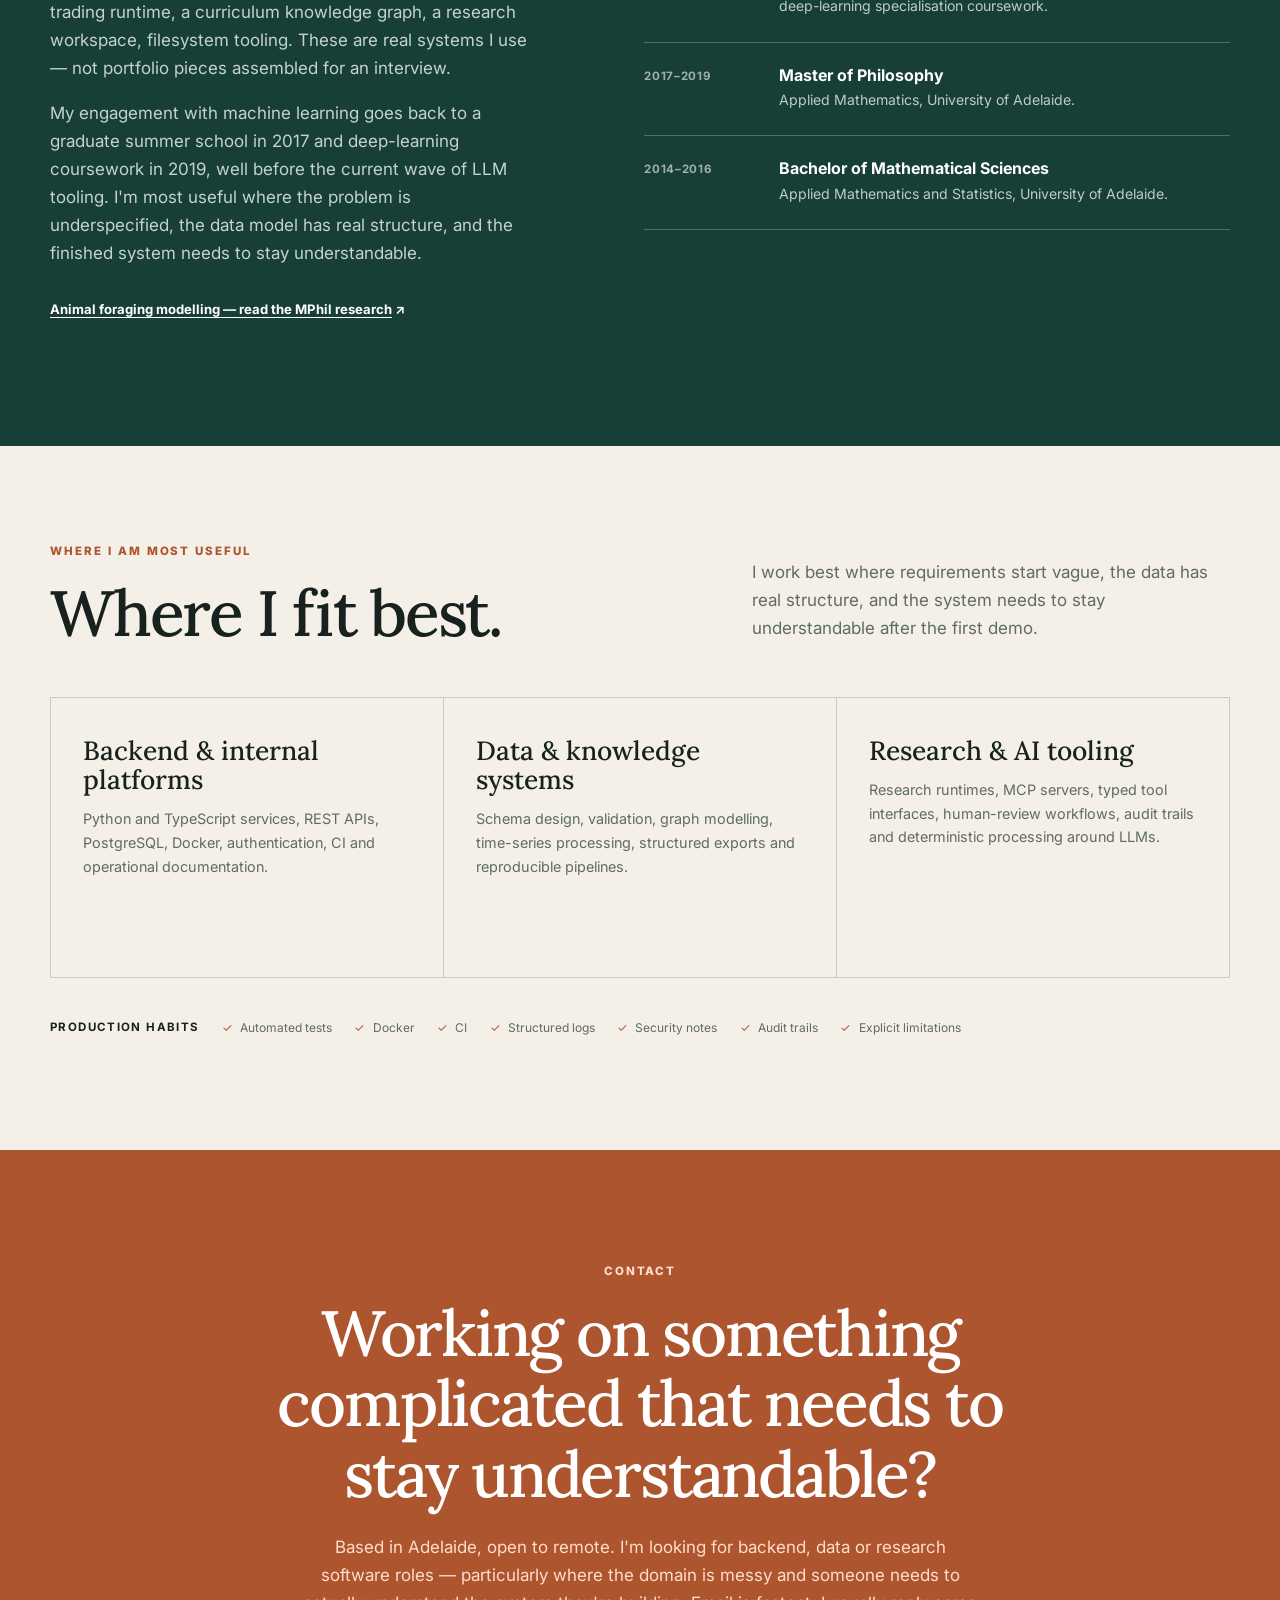
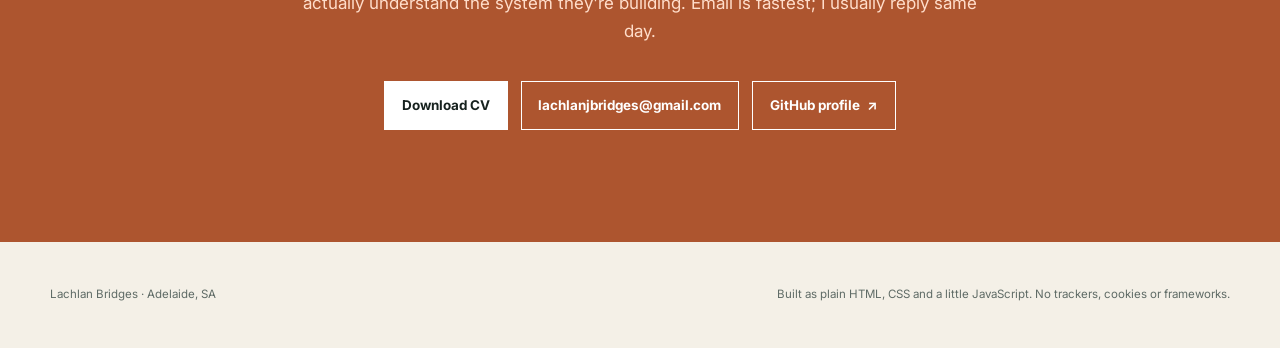
==== commit 294da5f3: "fixed top bar formatting" ====
--- a/index.html
+++ b/index.html
@@ -16,34 +16,38 @@
     <link rel="icon" href="assets/favicon.svg" type="image/svg+xml">
     <link rel="preconnect" href="https://fonts.googleapis.com">
     <link rel="preconnect" href="https://fonts.gstatic.com" crossorigin>
-    <link href="https://fonts.googleapis.com/css2?family=Lora:ital,wght@0,400;0,500;1,400&amp;family=Inter:wght@400;600;700&amp;display=swap" rel="stylesheet">
+    <link href="https://fonts.googleapis.com/css2?family=Lora:ital,wght@0,400;0,500;1,400&family=Inter:wght@400;500;600;700&display=swap" rel="stylesheet">
     <link rel="stylesheet" href="styles.css">
   </head>
   <body>
     <a class="skip-link" href="#main">Skip to content</a>
 
-    <header class="site-header">
-      <a class="wordmark" href="#top" aria-label="Lachlan Bridges, home">
-        <span aria-hidden="true">LB</span>
-        <span>Lachlan Bridges</span>
-      </a>
-      <nav aria-label="Primary navigation">
-        <a href="#work">Work</a>
-        <a href="#background">Background</a>
-        <a href="#fit">Role fit</a>
-        <a href="#contact">Contact</a>
-      </nav>
-    </header>
+<header class="site-header">
+  <div class="site-header-inner">
+    <a class="wordmark" href="#top" aria-label="Lachlan Bridges, home">
+      <span aria-hidden="true">LB</span>
+      <span>Lachlan Bridges</span>
+    </a>
+    <nav aria-label="Primary navigation">
+      <a href="#work">Work</a>
+      <a href="#background">Background</a>
+      <a href="#fit">Role fit</a>
+      <a href="#contact">Contact</a>
+    </nav>
+  </div>
+</header>
 
     <main id="main">
+
+      <!-- ─── HERO ─────────────────────────────────────────── -->
       <section class="hero" id="top">
         <div class="hero-copy">
           <p class="eyebrow">Applied mathematics · backend systems · Adelaide</p>
-          <h1>Systems that stay understandable—from mathematical research to production runtime infrastructure.</h1>
+          <h1>Systems that hold up after the first demo.</h1>
           <p class="hero-intro">
-            I turn vague technical problems into documented, tested and inspectable
-            systems—from quantitative execution runtimes to knowledge graphs and
-            self-hosted research platforms.
+            Background in applied mathematics. I build backend systems, data tooling
+            and internal infrastructure — the kind of work where getting the model
+            right matters more than the UI.
           </p>
           <dl class="hero-proof">
             <div>
@@ -56,7 +60,7 @@
             </div>
             <div>
               <dt>Evidence</dt>
-              <dd>Inspectable systems with tests, documentation, deployment guides and technical demos</dd>
+              <dd>Real systems with tests, deployment guides, documentation and honest limitations</dd>
             </div>
           </dl>
           <div class="actions">
@@ -68,7 +72,7 @@
 
         <aside class="hero-profile" aria-label="Profile summary">
           <img class="profile-photo" src="assets/images/lachlan-bridges-portrait.png" alt="Portrait of Lachlan Bridges" width="72" height="72">
-          <p>Mathematical research → systems engineering</p>
+          <p class="profile-label">Mathematical research → systems engineering</p>
           <dl>
             <div><dt>Flagship</dt><dd>Private quantitative runtime infrastructure</dd></div>
             <div><dt>Working style</dt><dd>Explicit boundaries, reproducible behaviour, honest limitations</dd></div>
@@ -78,19 +82,21 @@
         </aside>
       </section>
 
+      <!-- ─── OPPORTUNITY BANNER ────────────────────────────── -->
       <section class="opportunity" aria-labelledby="opportunity-title">
         <div>
-          <p class="eyebrow">What I’m looking for</p>
+          <p class="eyebrow">What I'm looking for</p>
           <h2 id="opportunity-title">Backend, data and internal-tools roles.</h2>
         </div>
         <p>
-          Adelaide or remote, particularly Python or TypeScript systems, data
-          validation, APIs, research software and AI-tooling infrastructure where
-          correctness matters more than surface polish.
+          Adelaide or remote — particularly Python or TypeScript systems, data
+          validation, APIs, research software and AI-tooling infrastructure.
+          Places where correctness is the actual requirement, not a nice-to-have.
         </p>
         <a class="button secondary" href="assets/Lachlan-Bridges-CV.pdf">CV in one click</a>
       </section>
 
+      <!-- ─── WORK ──────────────────────────────────────────── -->
       <section class="section" id="work">
         <div class="section-heading">
           <div>
@@ -98,19 +104,23 @@
             <h2>Systems with evidence behind them.</h2>
           </div>
           <p>
-            These are self-directed engineering projects, documented so employers can
-            inspect architecture, tests, trade-offs and limitations. Each is linked to
-            source or technical documentation; nothing here is hypothetical.
+            Self-directed engineering projects, documented so employers can inspect
+            architecture, tests, trade-offs and limitations. Everything here is
+            real and linked — nothing hypothetical.
           </p>
         </div>
 
         <div class="feature-grid">
+
+          <!-- CrackTrader -->
           <article class="feature-card flagship-card">
             <a class="cracktrader-panel" href="https://cracktrader.github.io/" aria-label="View the CrackTrader product site">
               <span class="ct-label">Private runtime infrastructure</span>
               <strong>One contract.<br>Four environments.</strong>
               <span class="ct-path">event → snapshot → intent → risk → execution → inventory</span>
-              <span class="ct-modes"><b>Backtest</b><b>Paper</b><b>Sandbox</b><b>Live</b></span>
+              <span class="ct-modes">
+                <b>Backtest</b><b>Paper</b><b>Sandbox</b><b>Live</b>
+              </span>
               <span class="ct-evidence">
                 <i><b>1,706</b> test functions</i>
                 <i><b>426</b> test files</i>
@@ -126,20 +136,27 @@
               <h3><a href="https://cracktrader.github.io/">CrackTrader <span aria-hidden="true">↗</span></a></h3>
               <p>
                 A production-grade quantitative runtime I designed and built for
-                research, simulation and execution. One strategy contract spans
-                backtest, paper, sandbox and live environments while shared state,
-                attribution, central risk, routing and venue behaviour remain explicit.
+                research, simulation and live execution. One strategy contract spans
+                backtest, paper, sandbox and live — shared state, attribution, central
+                risk, routing and venue behaviour all stay explicit across the boundary.
+              </p>
+              <p class="project-proof">
+                <strong>In engineering terms:</strong> event-driven Python, typed
+                strategy contracts, isolated venue adapters, a central risk ledger,
+                full position attribution and a feed benchmark of 642k events/second.
+                The test suite runs in CI.
               </p>
               <ul class="tags" aria-label="Technologies">
-                <li>Python</li><li>AsyncIO</li><li>CCXT</li><li>WebSockets</li><li>Event-driven systems</li>
+                <li>Python</li><li>AsyncIO</li><li>CCXT</li><li>WebSockets</li><li>Event-driven</li>
               </ul>
               <div class="inline-links">
                 <a href="https://cracktrader.github.io/">Product site</a>
-                <a href="https://cracktrader.github.io/docs/">Technical documentation</a>
+                <a href="https://cracktrader.github.io/docs/">Technical docs</a>
               </div>
             </div>
           </article>
 
+          <!-- Curriculum Graph -->
           <article class="feature-card feature-card-reverse">
             <a class="project-image" href="https://github.com/TheTailorRetailored/curriculum-graph" aria-label="View Curriculum Graph on GitHub">
               <img src="assets/images/curriculum-graph-neighbourhood.png" alt="Curriculum Graph explorer showing prerequisite relationships around unit fraction notation" width="1600" height="900">
@@ -151,15 +168,15 @@
               </div>
               <h3><a href="https://github.com/TheTailorRetailored/curriculum-graph">Curriculum Graph <span aria-hidden="true">↗</span></a></h3>
               <p>
-                A curriculum knowledge graph with more than 2,500 nodes, schema
+                A curriculum knowledge graph with more than 2,500 nodes. Schema
                 validation, search, auditable patch logs, MCP access, JSON/JSON-LD
-                exports and a local browser explorer. It demonstrates testable data
-                tooling and reviewable AI-assisted authoring.
+                exports and a local browser explorer.
               </p>
               <p class="project-proof">
-                <strong>Demonstrates:</strong> schema design, data modelling, YAML
-                validation, graph queries, deterministic exports and safe AI-assisted
-                editing with human review and auditable patch logs.
+                <strong>Demonstrates:</strong> schema design, graph queries,
+                deterministic exports, and AI-assisted editing with human review
+                and auditable patch logs — the kind of discipline that makes
+                LLM-assisted authoring trustworthy rather than just fast.
               </p>
               <ul class="tags" aria-label="Technologies">
                 <li>TypeScript</li><li>YAML</li><li>Knowledge graphs</li><li>MCP</li>
@@ -167,6 +184,7 @@
             </div>
           </article>
 
+          <!-- Maff -->
           <article class="feature-card">
             <a class="project-image" href="https://github.com/TheTailorRetailored/maff" aria-label="View Maff on GitHub">
               <img src="assets/images/maff-workbench.png" alt="Maff dashboard showing a synthetic mathematics research project" width="1267" height="720">
@@ -178,32 +196,34 @@
               </div>
               <h3><a href="https://github.com/TheTailorRetailored/maff">Maff <span aria-hidden="true">↗</span></a></h3>
               <p>
-                A TypeScript, React and PostgreSQL workspace I use for sustained
-                mathematical research. It combines notes, claim graphs, review queues,
-                MCP access and Lean integration with authenticated services, audit logs,
-                Docker deployment and documentation.
+                A TypeScript, React and PostgreSQL workspace for sustained
+                mathematical research. Notes, claim graphs, review queues, MCP
+                access and Lean integration — all in one self-hosted system I
+                actually use.
               </p>
               <p class="project-proof">
-                <strong>In workplace terms:</strong> a self-hosted internal research
-                platform with an authenticated React UI, TypeScript REST API,
-                PostgreSQL index and cache, audit logs, Docker deployment and a
-                formal-methods worker.
+                <strong>In workplace terms:</strong> authenticated React UI,
+                TypeScript REST API, PostgreSQL index and cache, audit logs,
+                Docker deployment and a formal-methods worker. Built as a real
+                internal platform, not a demo.
               </p>
               <ul class="tags" aria-label="Technologies">
                 <li>TypeScript</li><li>React</li><li>PostgreSQL</li><li>MCP</li><li>Lean 4</li>
               </ul>
             </div>
           </article>
-        </div>
-
+
+        </div><!-- /feature-grid -->
+
+        <!-- Smaller projects -->
         <div class="project-grid">
           <article class="project-card blue">
             <p class="project-kind">Practical Python data tooling</p>
             <h3><a href="https://github.com/TheTailorRetailored/signal-backup-v2-exporter">Signal BackupV2 Exporter <span aria-hidden="true">↗</span></a></h3>
             <p>
-              Reverse-engineered enough of Signal Android’s newer folder-based backup
-              format to selectively export conversations and media to HTML, Markdown
-              and JSON. Tests use synthetic fixtures; no personal data is published.
+              Reverse-engineered Signal Android's newer folder-based backup format
+              to selectively export conversations and media to HTML, Markdown and
+              JSON. Tests use synthetic fixtures; no personal data published.
             </p>
             <ul class="tags"><li>Python</li><li>Kotlin</li><li>Cryptography</li><li>Large archives</li></ul>
           </article>
@@ -213,8 +233,8 @@
             <h3><a href="https://github.com/TheTailorRetailored/latex-mcp">LaTeX MCP <span aria-hidden="true">↗</span></a></h3>
             <p>
               A Model Context Protocol server that turns trusted LaTeX input into
-              cached PDFs and exposes reusable templates and snippets. Packaged for
-              repeatable local deployment with Docker.
+              cached PDFs and exposes reusable templates and snippets. Packaged
+              for repeatable local deployment with Docker.
             </p>
             <ul class="tags"><li>Python</li><li>FastMCP</li><li>Docker</li></ul>
           </article>
@@ -223,39 +243,39 @@
             <p class="project-kind">Linux filesystem tooling</p>
             <h3><a href="https://github.com/TheTailorRetailored/VMapFS">VMapFS <span aria-hidden="true">↗</span></a></h3>
             <p>
-              A Go/FUSE filesystem that presents persistent alternate directory layouts
-              without moving or modifying source data. Includes immutable source access,
-              state backups, extended attributes, unit tests and Linux CI.
+              A Go/FUSE filesystem that presents persistent alternate directory
+              layouts without moving or modifying source data. Immutable source
+              access, state backups, extended attributes, unit tests and Linux CI.
             </p>
             <ul class="tags"><li>Go</li><li>FUSE</li><li>Linux</li></ul>
           </article>
         </div>
-      </section>
-
+
+      </section>
+
+      <!-- ─── BACKGROUND ─────────────────────────────────────── -->
       <section class="section background" id="background">
         <div class="background-intro">
           <p class="eyebrow">Background</p>
           <h2>Mathematical research, carried into systems engineering.</h2>
           <p>
-            I came to software through applied mathematics, university research and
-            scientific modelling. That background still shapes how I build: define the
-            objects carefully, preserve provenance, make assumptions inspectable and
-            record where the model stops matching reality.
+            I came to software through maths research and university teaching, not
+            a bootcamp or conventional web-dev path. That shapes how I work — I tend
+            to think about the data model before the API, and I'd rather document
+            limitations honestly than paper over them.
           </p>
           <p>
-            Since 2022 I’ve combined independent quantitative research with substantial
-            personal and collaborative software work across trading infrastructure,
-            education, data recovery and self-hosted research systems. My engagement
-            with machine learning and statistical modelling goes back to a graduate
-            summer school in 2017 and deep-learning coursework in 2019—well before the
-            current wave of LLM tooling.
+            Since 2022 I've been building independently: a quantitative trading
+            runtime, a curriculum knowledge graph, a research workspace, filesystem
+            tooling. These are real systems I use — not portfolio pieces assembled
+            for an interview.
           </p>
           <p>
-            My route into software was through mathematical research, university
-            teaching and independent engineering rather than a conventional
-            web-development path. I am strongest where the problem is underspecified,
-            the data model matters, and correctness and documentation matter more than
-            UI polish.
+            My engagement with machine learning goes back to a graduate summer school
+            in 2017 and deep-learning coursework in 2019, well before the current
+            wave of LLM tooling. I'm most useful where the problem is underspecified,
+            the data model has real structure, and the finished system needs to stay
+            understandable.
           </p>
           <p class="background-link">
             <a href="https://thetailorretailored.github.io/MPhilThesis/thesis.pdf">Animal foraging modelling — read the MPhil research</a>
@@ -269,7 +289,7 @@
               <span class="timeline-date">2022–present <em>ongoing</em></span>
               <div>
                 <h3>Independent software development &amp; research <span class="summary-arrow" aria-hidden="true">▶</span></h3>
-                <p>Backend systems, data tooling, AI-assisted software and quantitative research. Open to view projects.</p>
+                <p>Backend systems, data tooling, AI-assisted software and quantitative research.</p>
               </div>
             </summary>
             <div class="timeline-project-grid">
@@ -290,7 +310,7 @@
               </a>
               <a class="timeline-project" href="https://github.com/TheTailorRetailored/signal-backup-v2-exporter">
                 <div><span class="project-dot purple"></span><strong>Signal BackupV2 Exporter</strong><time>2026</time></div>
-                <p>Reverse-engineered data exporter for Signal’s newer folder-based backup format.</p>
+                <p>Reverse-engineered data exporter for Signal's newer folder-based backup format.</p>
                 <ul><li>Python</li><li>Kotlin</li><li>Cryptography</li></ul>
               </a>
               <a class="timeline-project" href="https://github.com/TheTailorRetailored/latex-mcp">
@@ -305,6 +325,7 @@
               </a>
             </div>
           </details>
+
           <div class="timeline-item">
             <span class="timeline-date">2019–2021</span>
             <div><h3>Graduate Research Assistant</h3><p>Research software, mathematical modelling and quantitative analysis.</p></div>
@@ -332,6 +353,7 @@
         </div>
       </section>
 
+      <!-- ─── ROLE FIT ───────────────────────────────────────── -->
       <section class="section role-fit" id="fit">
         <div class="section-heading compact-heading">
           <div>
@@ -339,8 +361,8 @@
             <h2>Where I fit best.</h2>
           </div>
           <p>
-            I work well where requirements begin vague, the data or rules are awkward,
-            and the finished system must remain understandable after the first demo.
+            I work best where requirements start vague, the data has real structure,
+            and the system needs to stay understandable after the first demo.
           </p>
         </div>
 
@@ -361,20 +383,25 @@
 
         <div class="readiness-strip">
           <strong>Production habits</strong>
-          <span>Automated tests</span><span>Docker</span><span>CI</span><span>Structured logs</span>
-          <span>Security notes</span><span>Audit trails</span><span>Explicit limitations</span>
-        </div>
-      </section>
-
+          <span>Automated tests</span>
+          <span>Docker</span>
+          <span>CI</span>
+          <span>Structured logs</span>
+          <span>Security notes</span>
+          <span>Audit trails</span>
+          <span>Explicit limitations</span>
+        </div>
+      </section>
+
+      <!-- ─── CONTACT ───────────────────────────────────────── -->
       <section class="contact section" id="contact">
         <p class="eyebrow">Contact</p>
         <h2>Working on something complicated that needs to stay understandable?</h2>
         <p>
-          I’m based in Adelaide and open to remote roles. I’m looking for backend,
-          data engineering, research software or AI-tooling work where careful
-          problem-solving matters—especially where the domain is complex and the data
-          model has to be right. I usually reply within a day; email is the quickest
-          way to start a conversation.
+          Based in Adelaide, open to remote. I'm looking for backend, data or
+          research software roles — particularly where the domain is messy and
+          someone needs to actually understand the system they're building.
+          Email is fastest; I usually reply same day.
         </p>
         <div class="actions">
           <a class="button light" href="assets/Lachlan-Bridges-CV.pdf">Download CV</a>
@@ -382,12 +409,14 @@
           <a class="button outline-light" href="https://github.com/TheTailorRetailored">GitHub profile <span aria-hidden="true">↗</span></a>
         </div>
       </section>
+
     </main>
 
     <footer>
       <p>Lachlan Bridges <span aria-hidden="true">·</span> Adelaide, SA</p>
       <p>Built as plain HTML, CSS and a little JavaScript. No trackers, cookies or frameworks.</p>
     </footer>
+
     <script>
       (function () {
         var links = Array.from(document.querySelectorAll('nav a[href^="#"]'));
@@ -421,4 +450,4 @@
       }());
     </script>
   </body>
-</html>
+</html>
--- a/styles.css
+++ b/styles.css
@@ -46,16 +46,22 @@
   position: sticky;
   top: 0;
   z-index: 10;
+  width: 100%;
+  background: rgba(244, 240, 231, .96);
+  border-bottom: 1px solid var(--line);
+  backdrop-filter: blur(16px);
+  -webkit-backdrop-filter: blur(16px);
+}
+
+.site-header-inner {
   width: min(1180px, calc(100% - 3rem));
+  min-height: 84px;
   margin: 0 auto;
-  min-height: 84px;
   display: flex;
   align-items: center;
   justify-content: space-between;
-  border-bottom: 1px solid var(--line);
-  background: rgba(244, 240, 231, .92);
-  backdrop-filter: blur(16px);
-}
+}
+
 .wordmark {
   display: inline-flex;
   gap: 0.75rem;
@@ -285,7 +291,10 @@
 }
 @media (max-width: 600px) {
   body { font-size: 16px; }
-  .site-header { width: min(100% - 2rem, 1180px); min-height: 72px; }
+  .site-header-inner {
+  	width: min(100% - 2rem, 1180px);
+  	min-height: 72px;
+  }
   .wordmark span:last-child { display: none; }
   nav { gap: .78rem; }
   nav a { font-size: .78rem; }
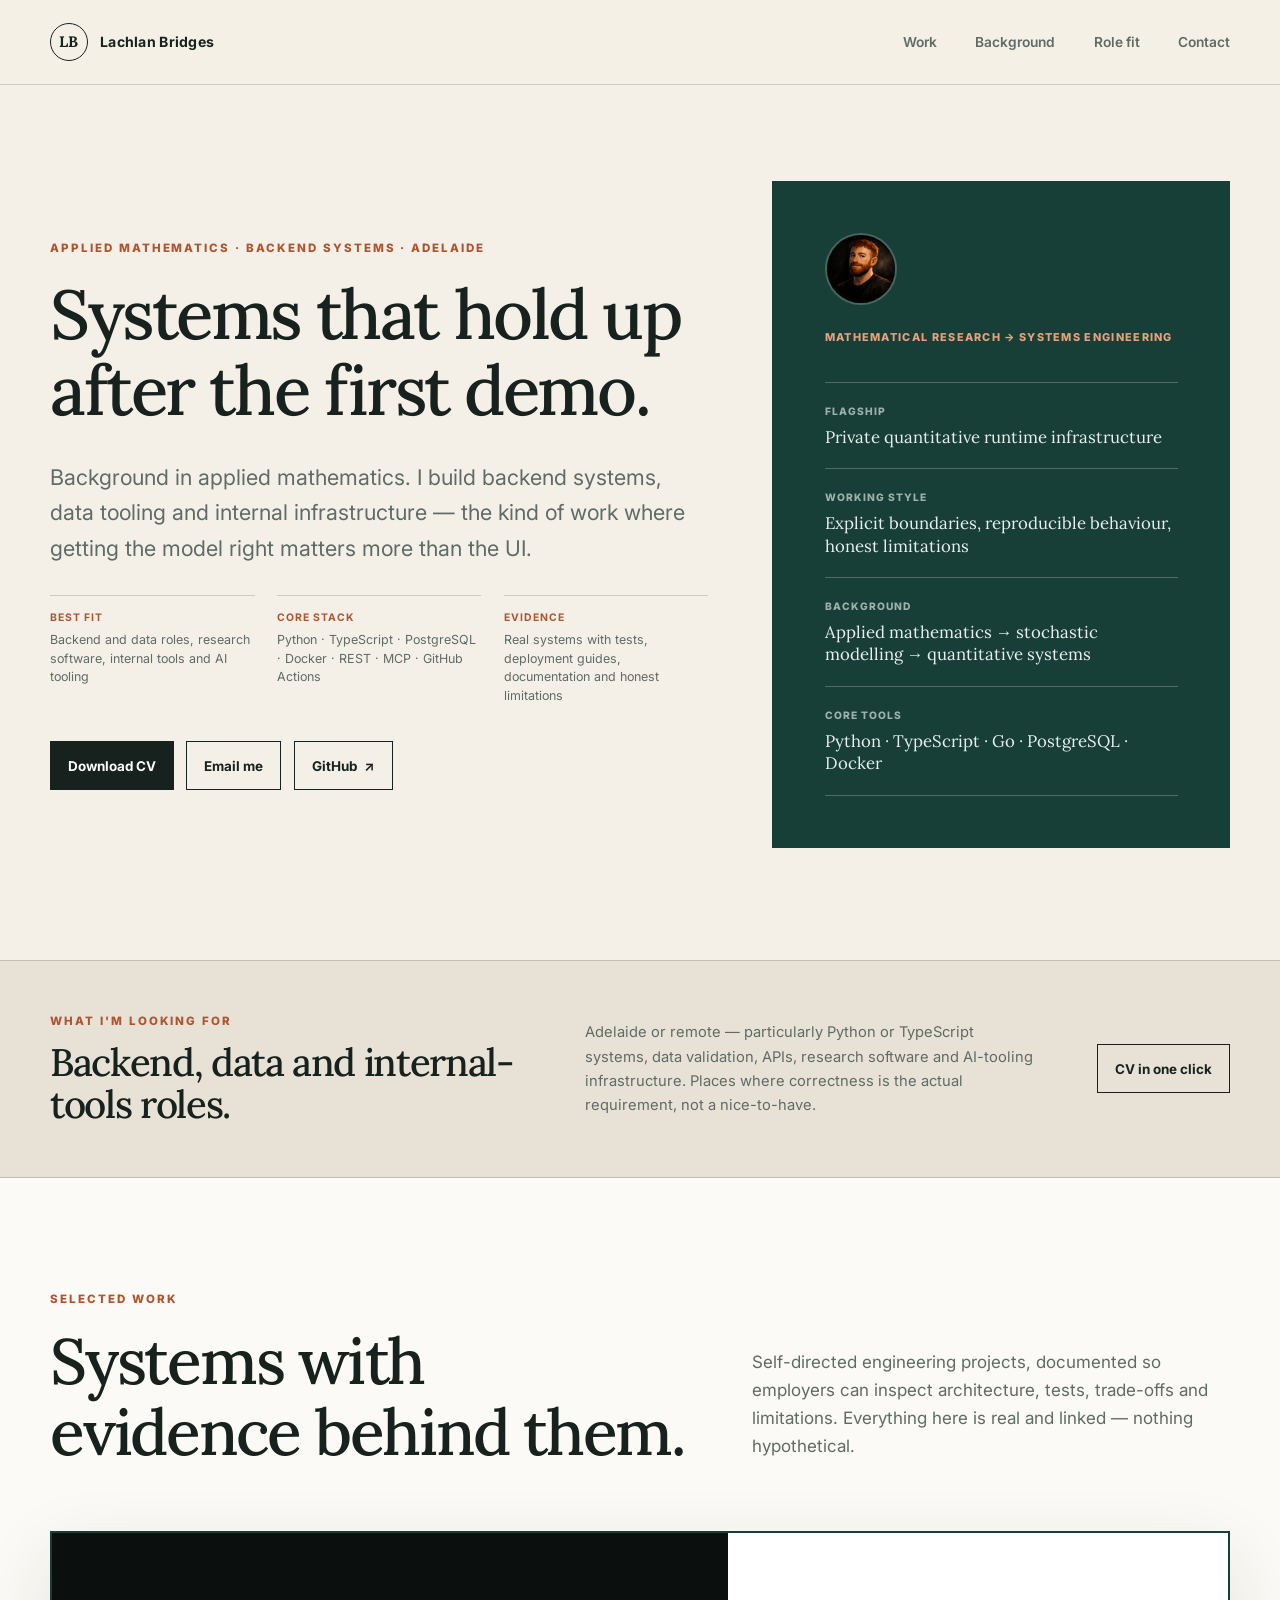
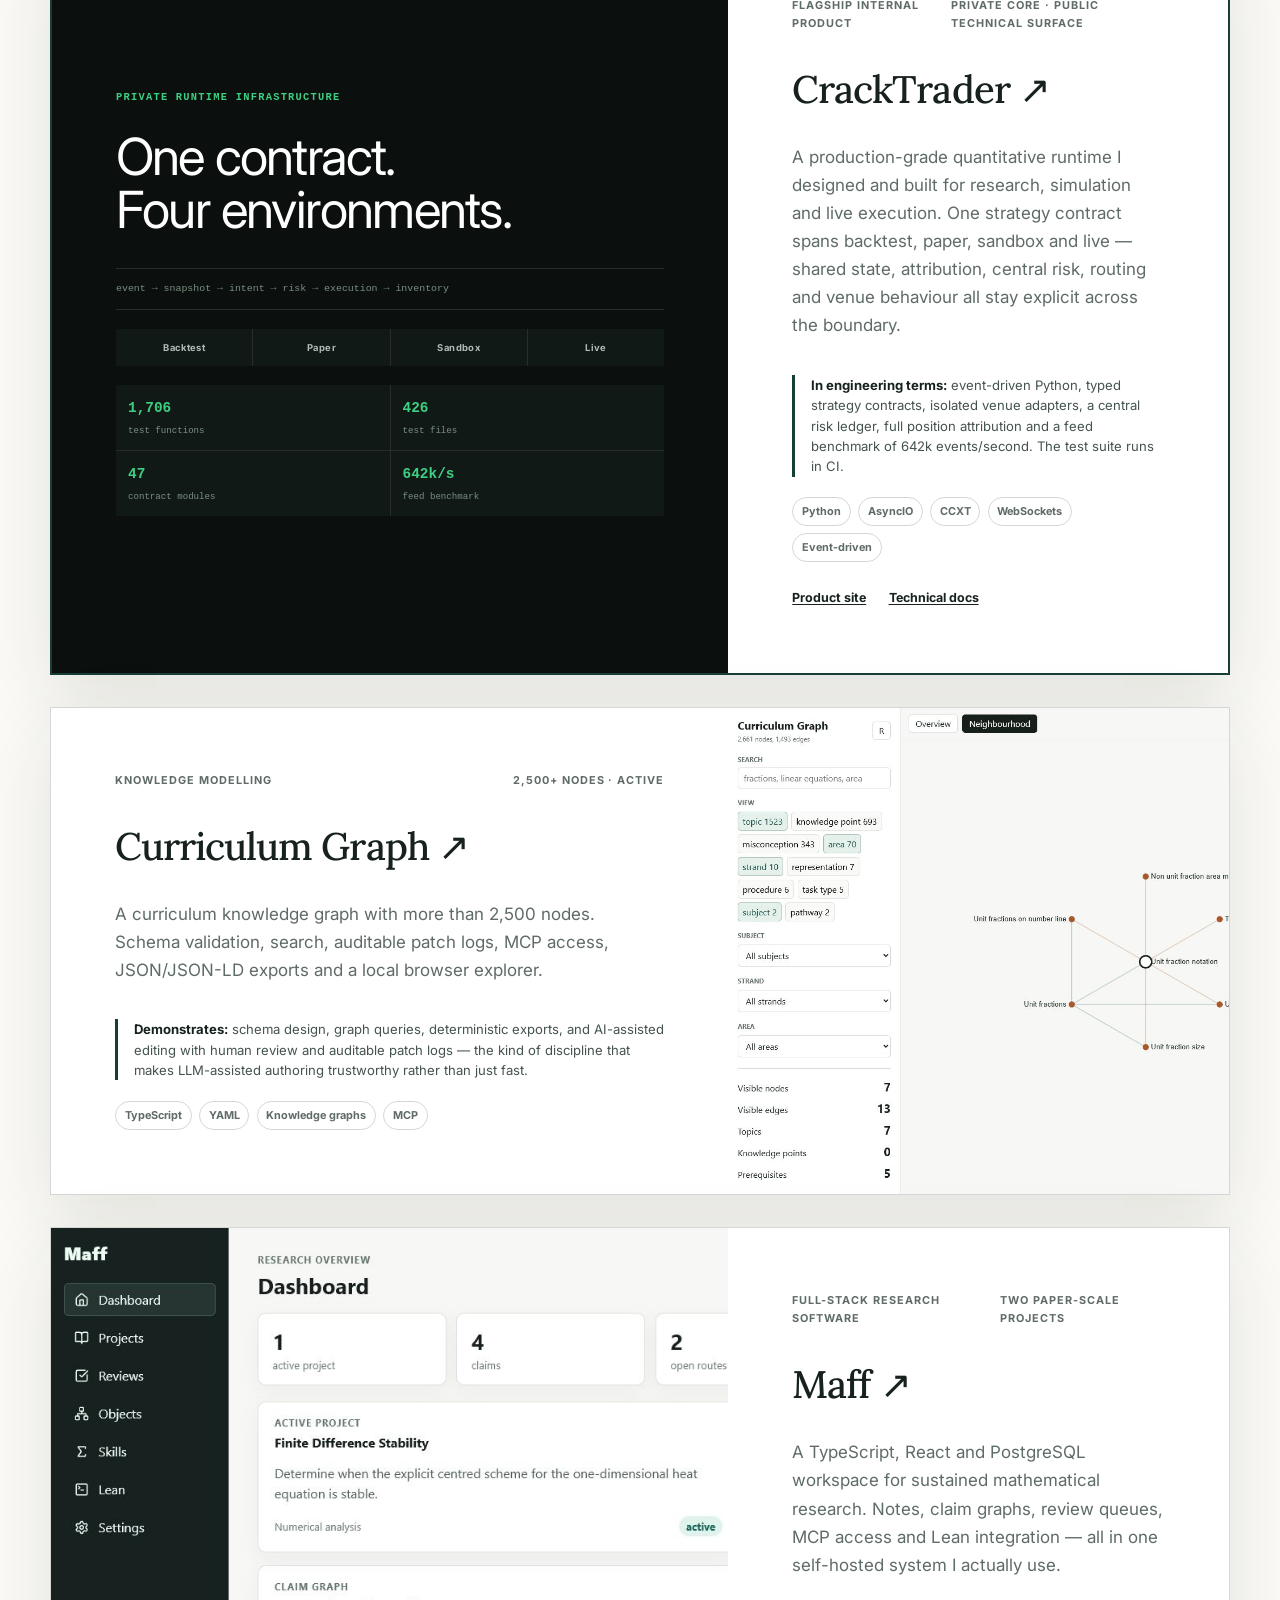
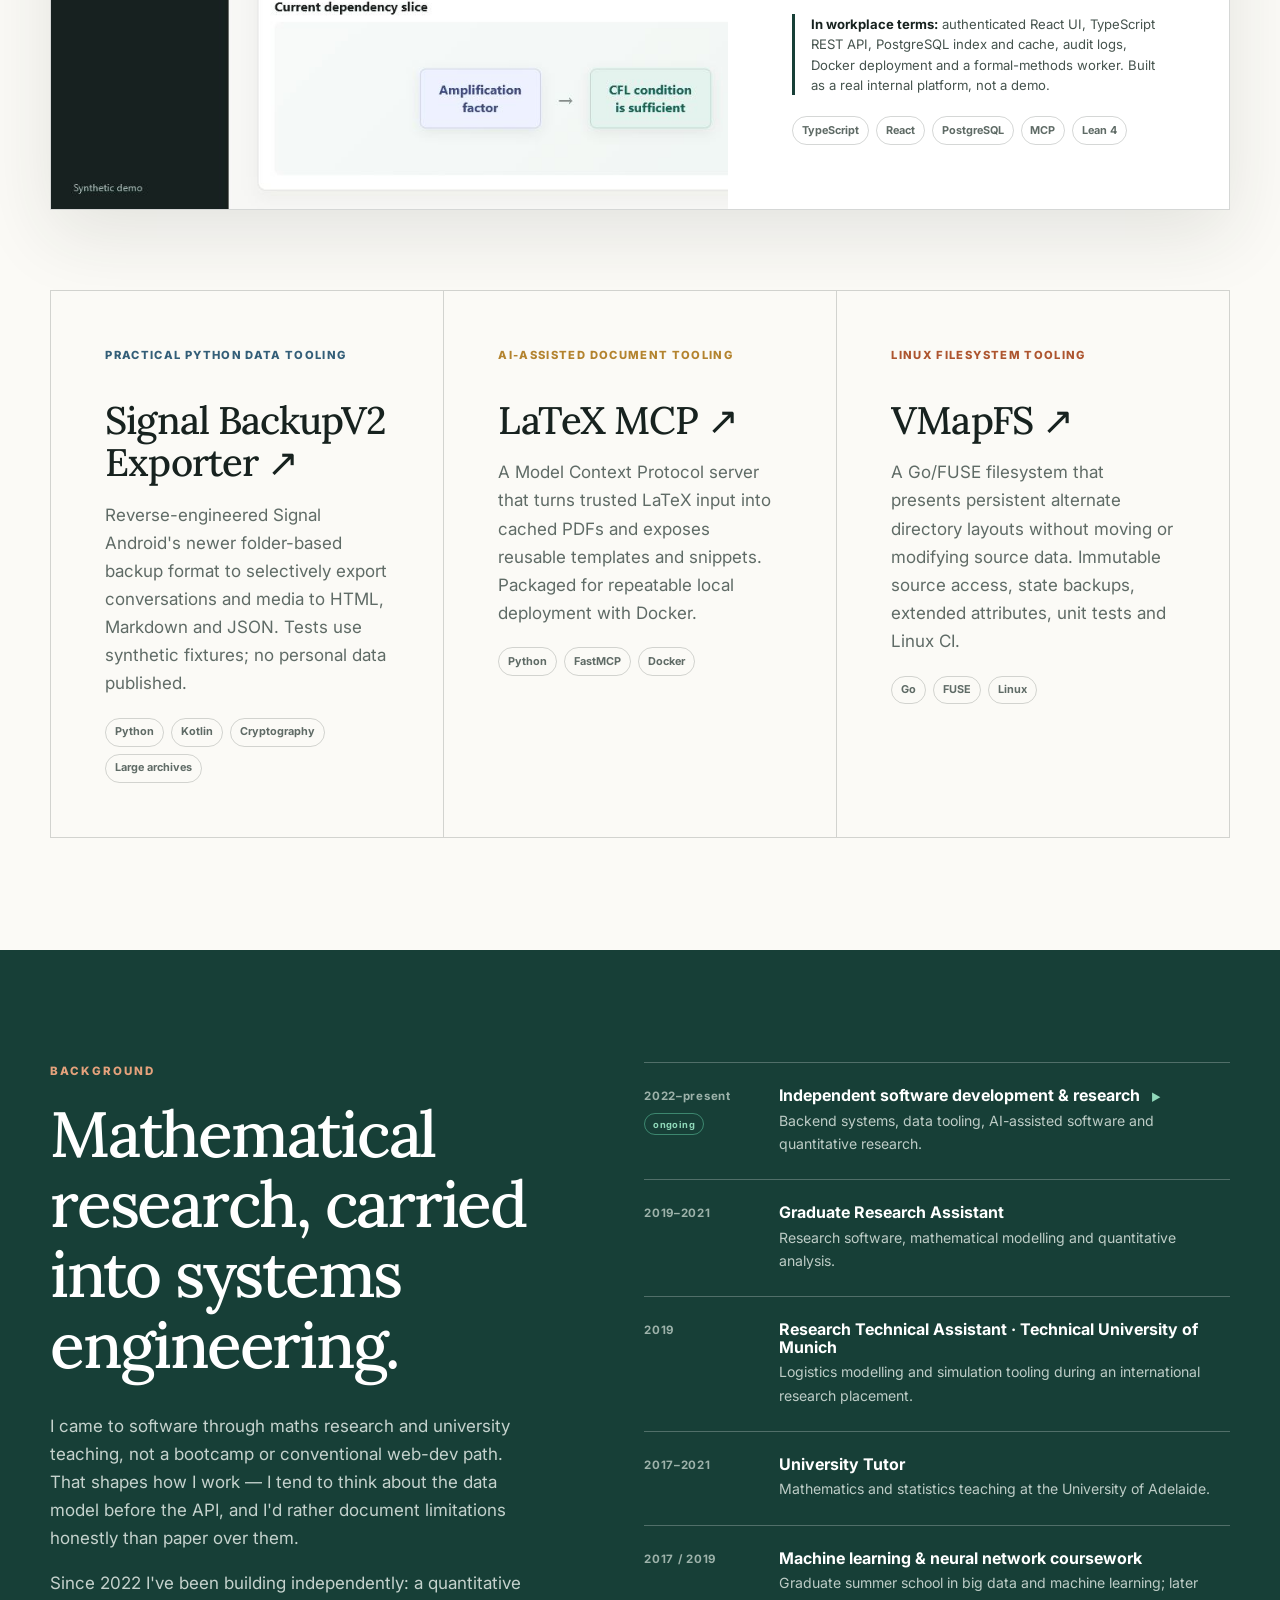
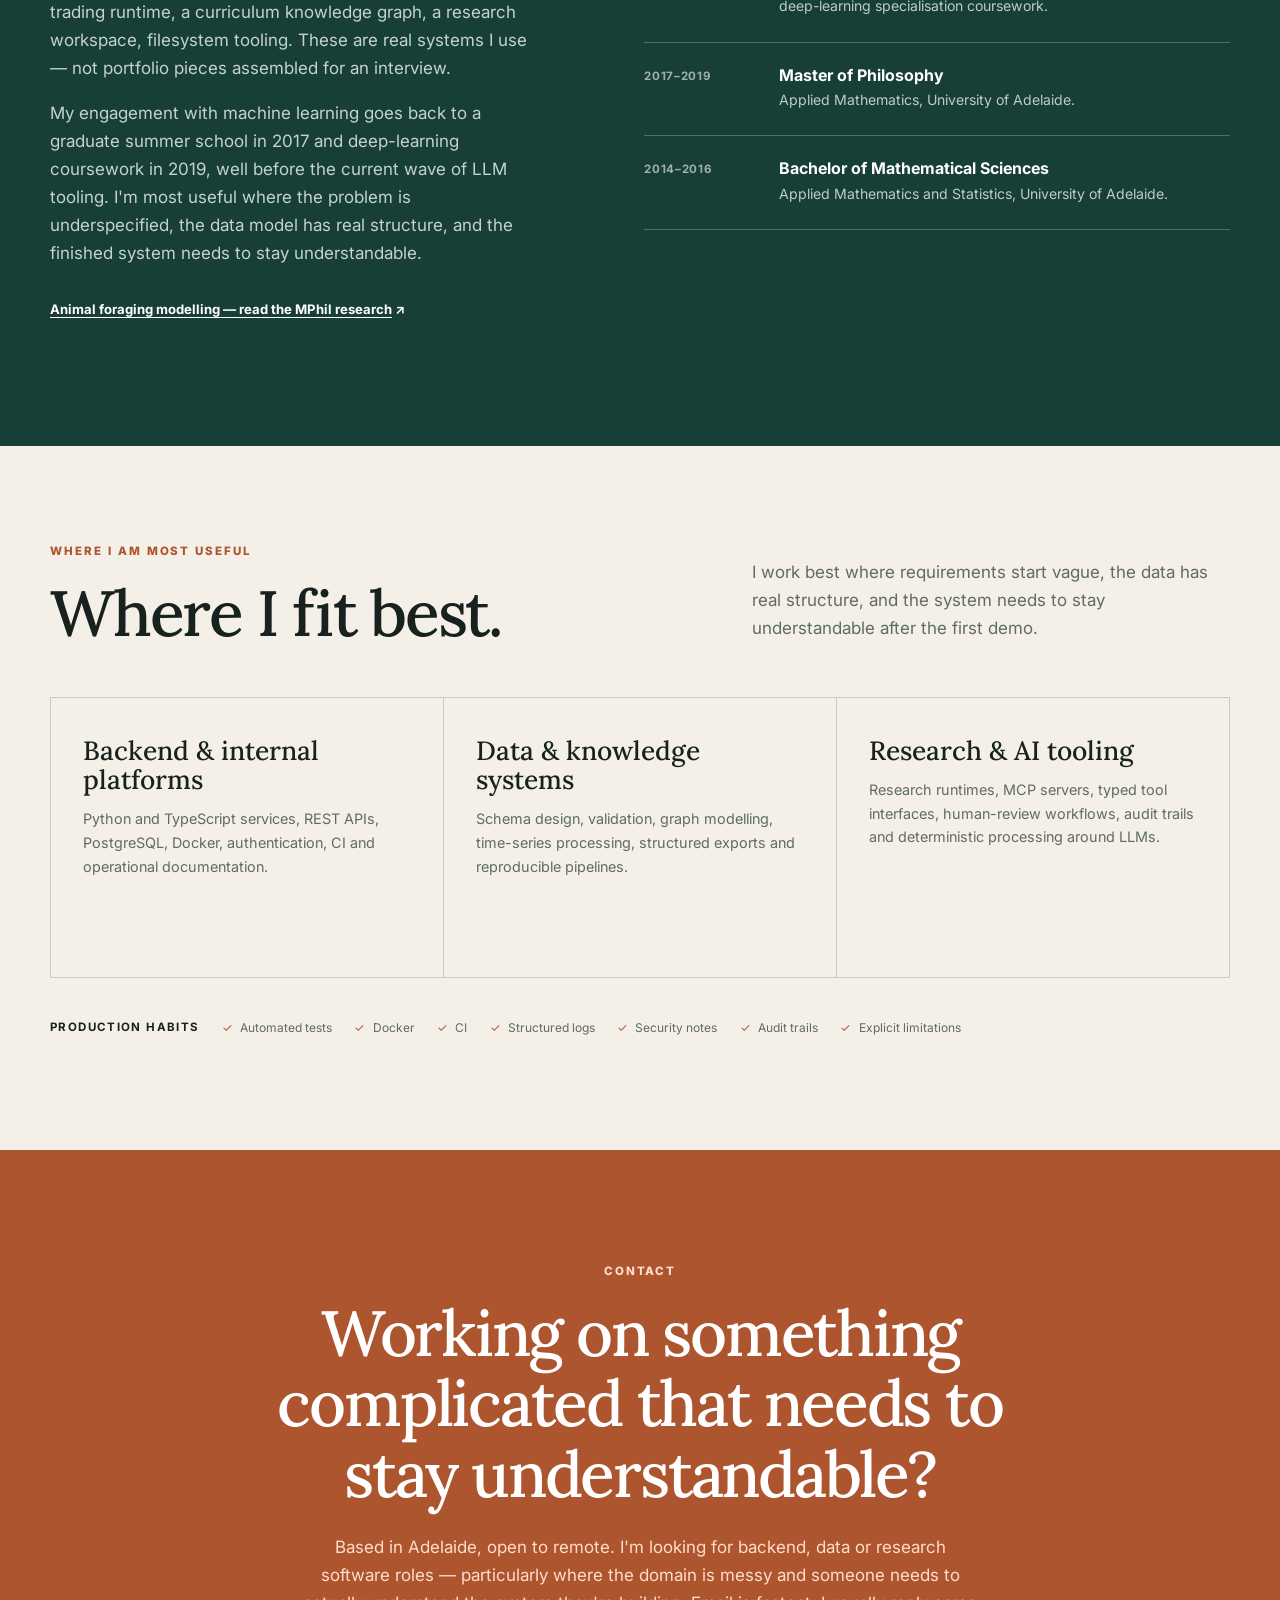
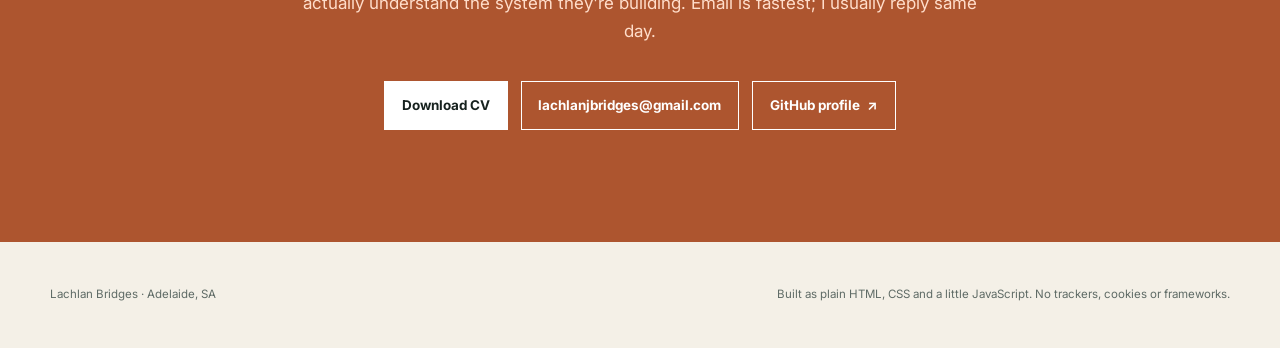
==== commit b68e75ca: "fixed highlight" ====
--- a/index.html
+++ b/index.html
@@ -330,7 +330,7 @@
             <span class="timeline-date">2019–2021</span>
             <div><h3>Graduate Research Assistant</h3><p>Research software, mathematical modelling and quantitative analysis.</p></div>
           </div>
-          <div class="timeline-item highlight-item">
+          <div class="timeline-item">
             <span class="timeline-date">2019</span>
             <div><h3>Research Technical Assistant · Technical University of Munich</h3><p>Logistics modelling and simulation tooling during an international research placement.</p></div>
           </div>
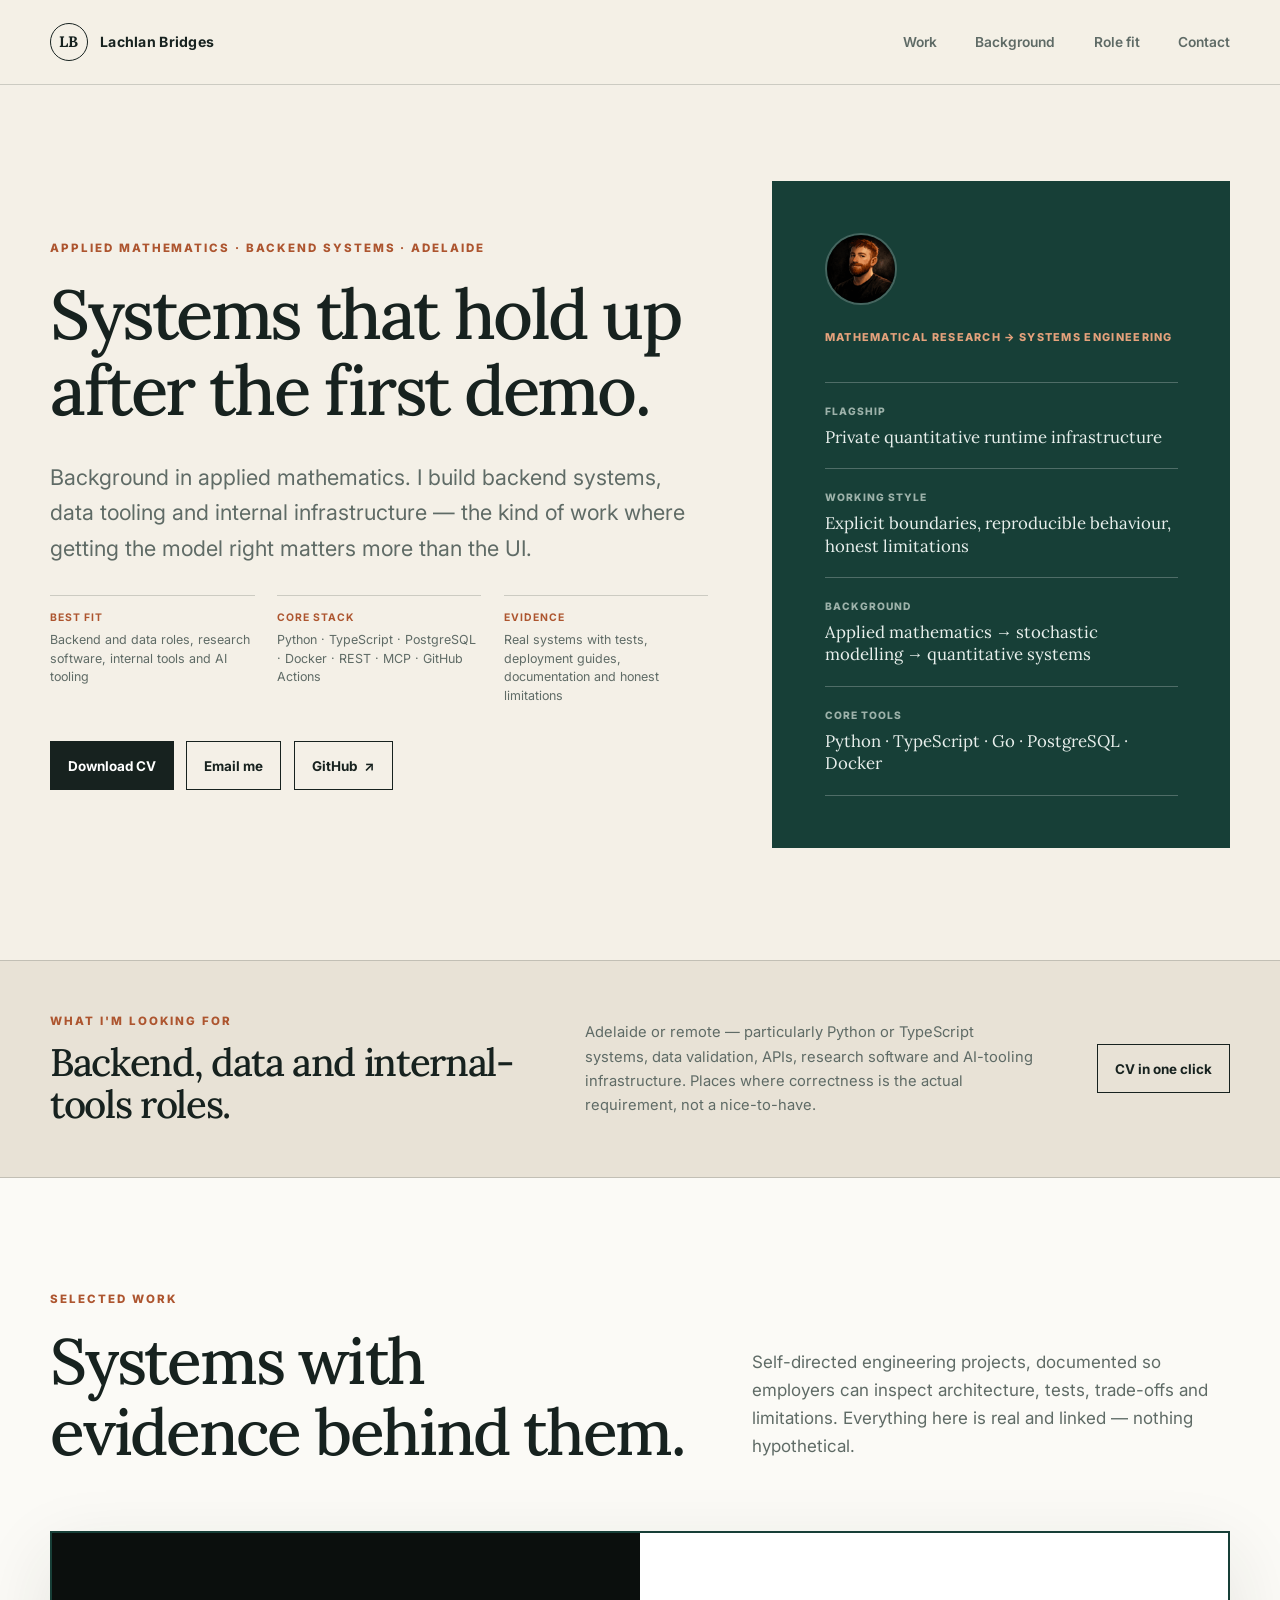
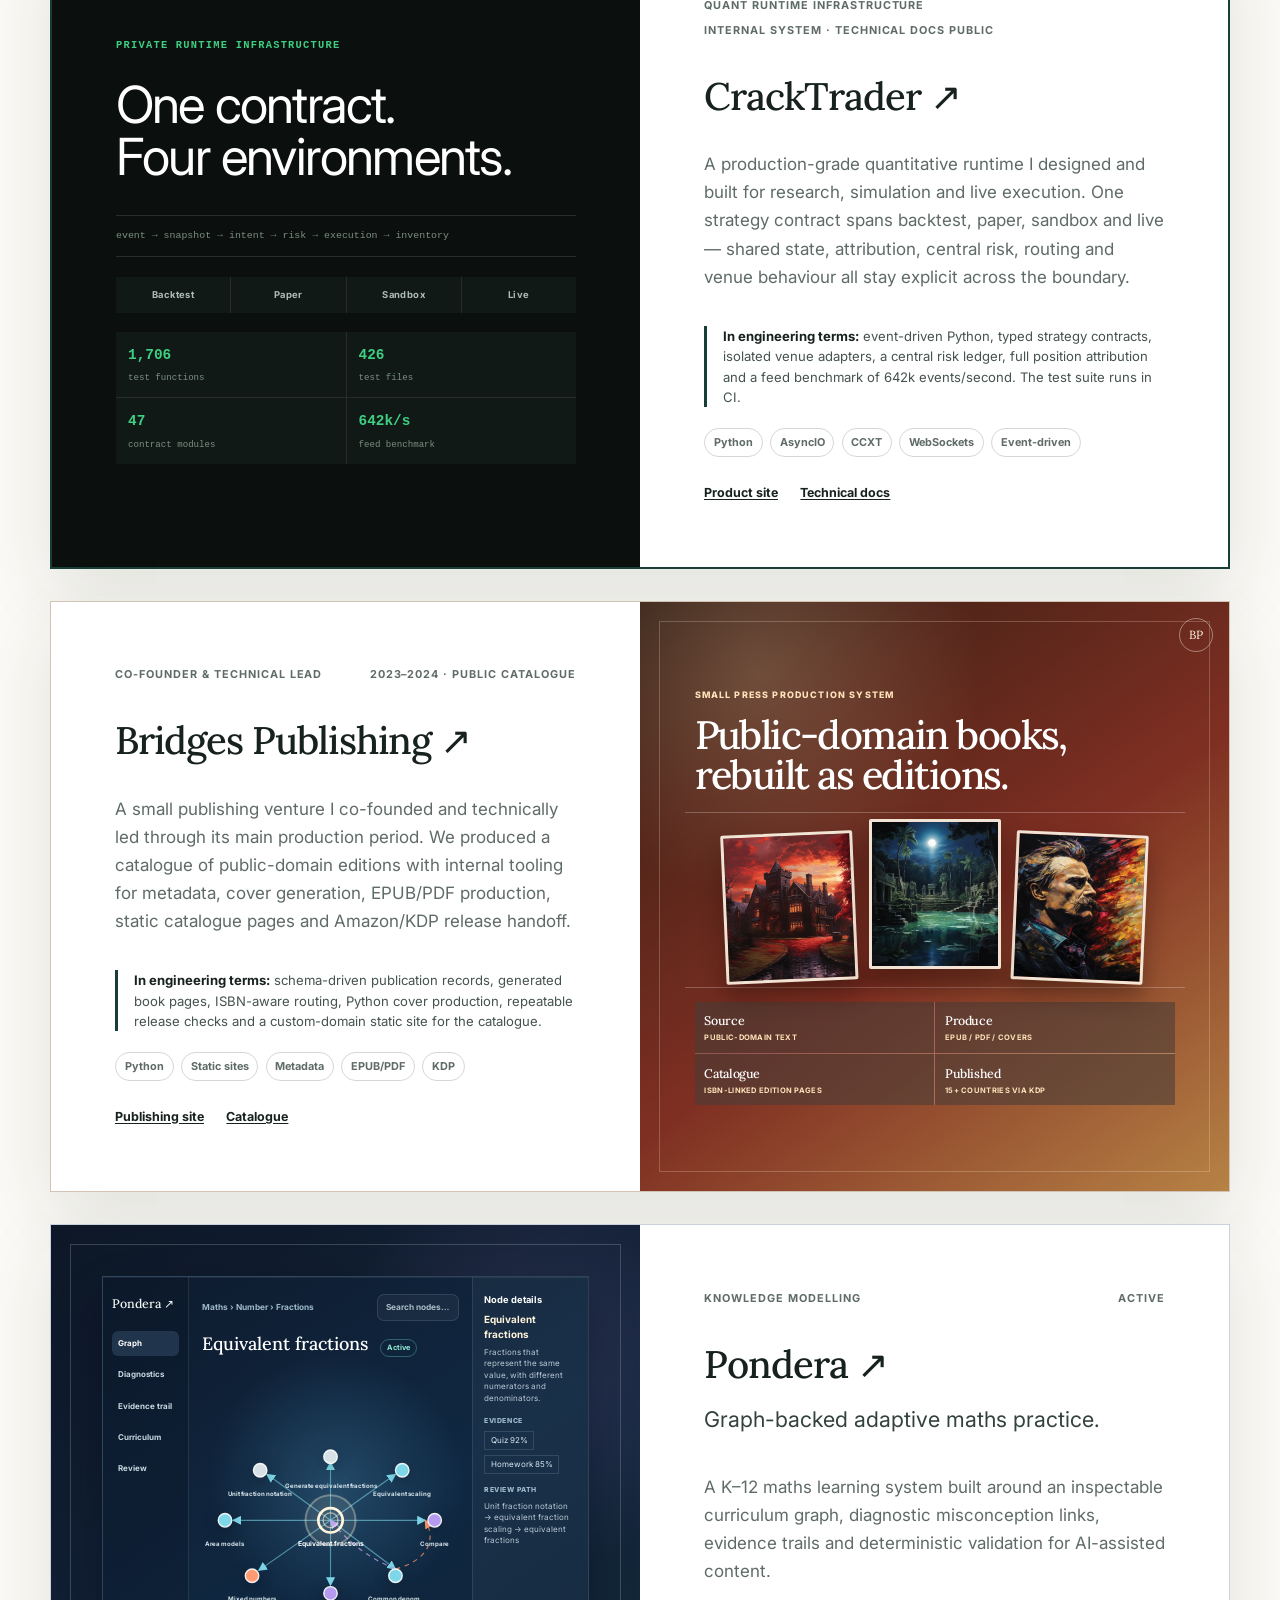
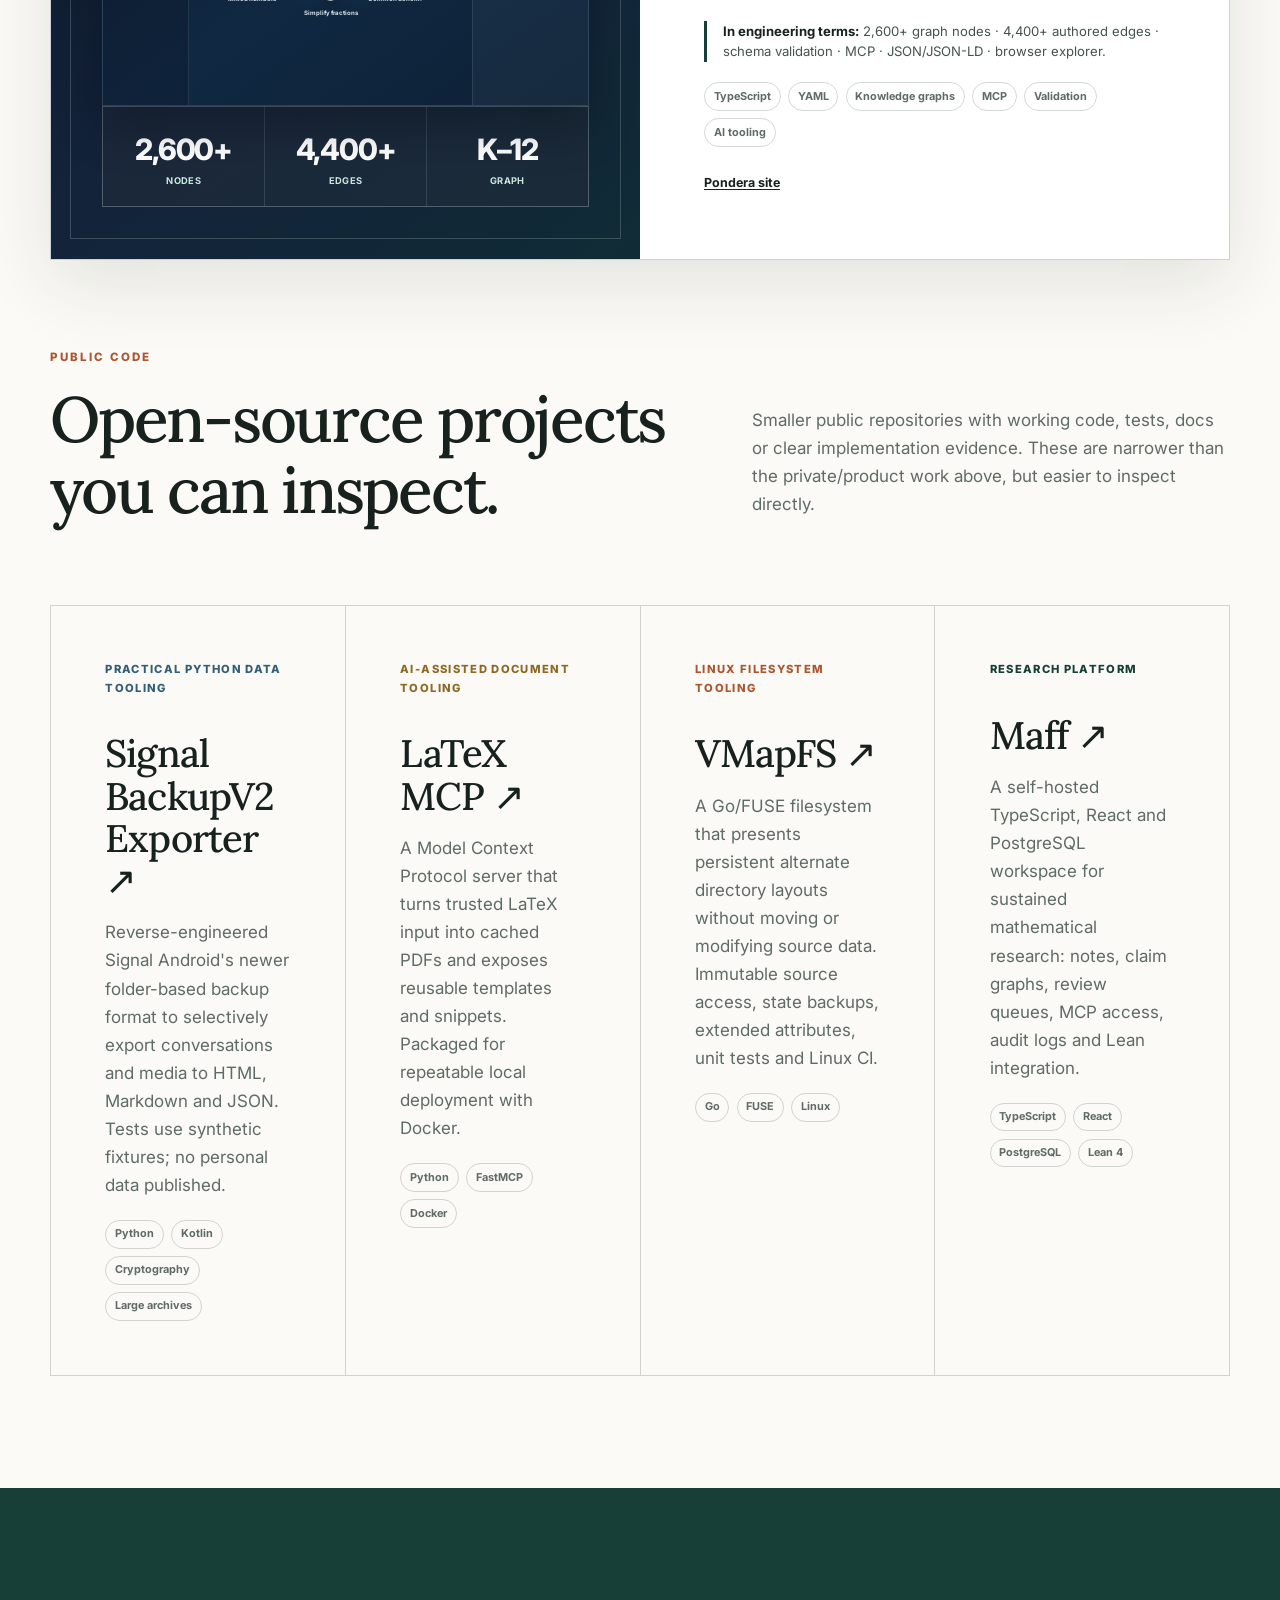
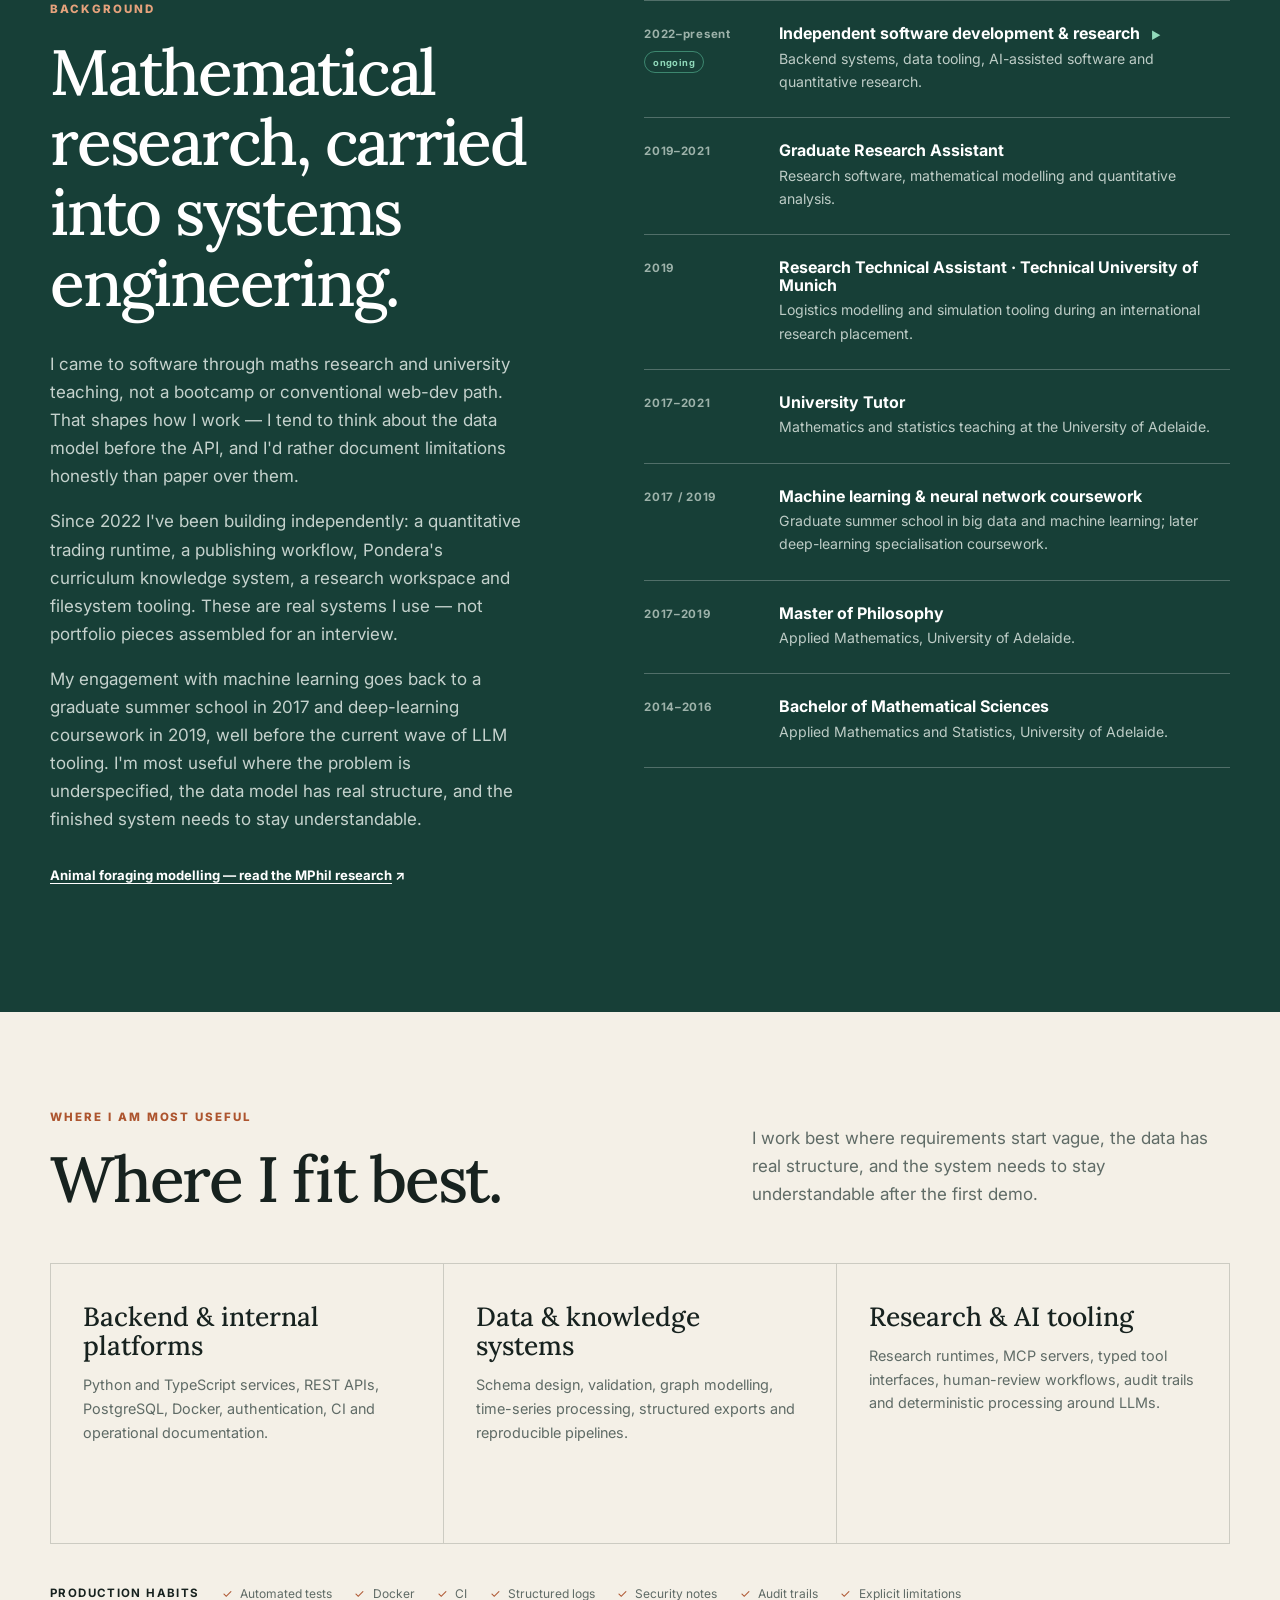
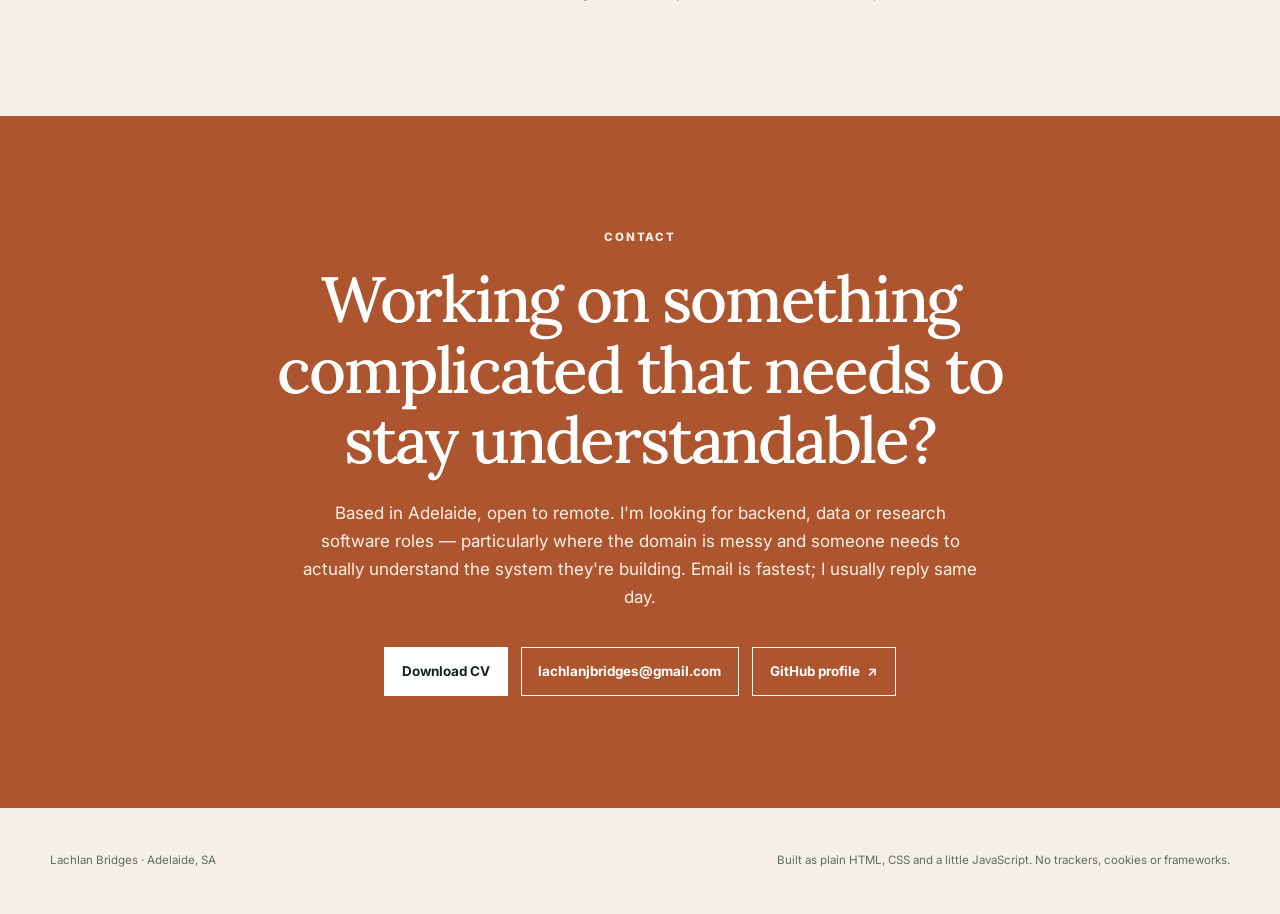
==== commit 12ad3bbc: "Refresh portfolio project cards" ====
--- a/index.html
+++ b/index.html
@@ -1,41 +1,89 @@
 <!doctype html>
 <html lang="en-AU">
-  <head>
-    <meta charset="utf-8">
-    <meta name="viewport" content="width=device-width, initial-scale=1">
-    <title>Lachlan Bridges — Applied mathematician &amp; systems builder</title>
-    <meta name="description" content="Adelaide-based applied mathematician and software developer building backend systems, production runtime infrastructure, data tooling and research software.">
-    <meta name="author" content="Lachlan Bridges">
-    <meta name="theme-color" content="#173f37">
-    <meta property="og:type" content="website">
-    <meta property="og:title" content="Lachlan Bridges — Applied mathematician &amp; systems builder">
-    <meta property="og:description" content="Selected work in production runtime infrastructure, backend systems, data tooling and mathematical research software.">
-    <meta property="og:url" content="https://thetailorretailored.github.io/">
-    <meta property="og:image" content="https://thetailorretailored.github.io/assets/images/maff-workbench.png">
-    <link rel="canonical" href="https://thetailorretailored.github.io/">
-    <link rel="icon" href="assets/favicon.svg" type="image/svg+xml">
-    <link rel="preconnect" href="https://fonts.googleapis.com">
-    <link rel="preconnect" href="https://fonts.gstatic.com" crossorigin>
-    <link href="https://fonts.googleapis.com/css2?family=Lora:ital,wght@0,400;0,500;1,400&family=Inter:wght@400;500;600;700&display=swap" rel="stylesheet">
-    <link rel="stylesheet" href="styles.css">
-  </head>
+<head>
+  <meta charset="utf-8">
+  <meta name="viewport" content="width=device-width, initial-scale=1">
+
+  <title>Lachlan Bridges — Backend &amp; Data Software</title>
+  <meta name="description" content="Adelaide-based software developer building backend systems, data tooling, research software and AI-assisted internal infrastructure.">
+  <meta name="author" content="Lachlan Bridges">
+  <meta name="theme-color" content="#173f37">
+
+  <link rel="canonical" href="https://cv.lachlanbridges.com/">
+
+  <link rel="icon" href="/favicon.ico" sizes="any">
+  <link rel="icon" type="image/png" sizes="32x32" href="/favicon-32x32.png">
+  <link rel="icon" href="/assets/favicon.svg" type="image/svg+xml">
+  <link rel="apple-touch-icon" sizes="180x180" href="/apple-touch-icon.png">
+  <link rel="manifest" href="/site.webmanifest">
+
+  <meta property="og:type" content="website">
+  <meta property="og:locale" content="en_AU">
+  <meta property="og:site_name" content="Lachlan Bridges">
+  <meta property="og:title" content="Lachlan Bridges — Backend &amp; Data Software">
+  <meta property="og:description" content="Backend and data software that holds up. Research software, internal tools and AI-assisted infrastructure.">
+  <meta property="og:url" content="https://cv.lachlanbridges.com/">
+  <meta property="og:image" content="https://cv.lachlanbridges.com/assets/images/social-card.png">
+  <meta property="og:image:secure_url" content="https://cv.lachlanbridges.com/assets/images/social-card.png">
+  <meta property="og:image:type" content="image/png">
+  <meta property="og:image:width" content="1200">
+  <meta property="og:image:height" content="630">
+  <meta property="og:image:alt" content="Lachlan Bridges — Backend and data software that holds up.">
+
+  <meta name="twitter:card" content="summary_large_image">
+  <meta name="twitter:title" content="Lachlan Bridges — Backend &amp; Data Software">
+  <meta name="twitter:description" content="Backend and data software that holds up. Research software, internal tools and AI-assisted infrastructure.">
+  <meta name="twitter:image" content="https://cv.lachlanbridges.com/assets/images/social-card.png">
+  <meta name="twitter:image:alt" content="Lachlan Bridges — Backend and data software that holds up.">
+
+  <script type="application/ld+json">
+  {
+    "@context": "https://schema.org",
+    "@type": "ProfilePage",
+    "name": "Lachlan Bridges — Backend & Data Software",
+    "description": "Adelaide-based software developer building backend systems, data tooling, research software and AI-assisted internal infrastructure.",
+    "url": "https://cv.lachlanbridges.com/",
+    "mainEntity": {
+      "@type": "Person",
+      "name": "Lachlan Bridges",
+      "url": "https://cv.lachlanbridges.com/",
+      "jobTitle": "Software developer",
+      "address": {
+        "@type": "PostalAddress",
+        "addressLocality": "Adelaide",
+        "addressRegion": "SA",
+        "addressCountry": "AU"
+      },
+      "sameAs": [
+        "https://github.com/TheTailorRetailored"
+      ]
+    }
+  }
+  </script>
+
+  <link rel="preconnect" href="https://fonts.googleapis.com">
+  <link rel="preconnect" href="https://fonts.gstatic.com" crossorigin>
+  <link href="https://fonts.googleapis.com/css2?family=Lora:ital,wght@0,400;0,500;1,400&family=Inter:wght@400;500;600;700&display=swap" rel="stylesheet">
+  <link rel="stylesheet" href="styles.css">
+</head>
+
   <body>
     <a class="skip-link" href="#main">Skip to content</a>
 
-<header class="site-header">
-  <div class="site-header-inner">
-    <a class="wordmark" href="#top" aria-label="Lachlan Bridges, home">
-      <span aria-hidden="true">LB</span>
-      <span>Lachlan Bridges</span>
-    </a>
-    <nav aria-label="Primary navigation">
-      <a href="#work">Work</a>
-      <a href="#background">Background</a>
-      <a href="#fit">Role fit</a>
-      <a href="#contact">Contact</a>
-    </nav>
-  </div>
-</header>
+    <header class="site-header">
+      <div class="site-header-inner">
+        <a class="wordmark" href="#top" aria-label="Lachlan Bridges, home">
+          <span aria-hidden="true">LB</span>
+          <span>Lachlan Bridges</span>
+        </a>
+        <nav aria-label="Primary navigation">
+          <a href="#work">Work</a>
+          <a href="#background">Background</a>
+          <a href="#fit">Role fit</a>
+          <a href="#contact">Contact</a>
+        </nav>
+      </div>
+    </header>
 
     <main id="main">
 
@@ -130,8 +178,8 @@
             </a>
             <div class="project-copy">
               <div class="project-topline">
-                <span>Flagship internal product</span>
-                <span>Private core · public technical surface</span>
+                <span>Quant runtime infrastructure</span>
+                <span>Internal system · technical docs public</span>
               </div>
               <h3><a href="https://cracktrader.github.io/">CrackTrader <span aria-hidden="true">↗</span></a></h3>
               <p>
@@ -156,66 +204,231 @@
             </div>
           </article>
 
-          <!-- Curriculum Graph -->
-          <article class="feature-card feature-card-reverse">
-            <a class="project-image" href="https://github.com/TheTailorRetailored/curriculum-graph" aria-label="View Curriculum Graph on GitHub">
-              <img src="assets/images/curriculum-graph-neighbourhood.png" alt="Curriculum Graph explorer showing prerequisite relationships around unit fraction notation" width="1600" height="900">
+          <!-- Bridges Publishing -->
+          <article class="feature-card feature-card-reverse publishing-card">
+            <a class="publishing-panel" href="https://bridgespublishing.house/" aria-label="View the Bridges Publishing site">
+              <span class="bp-mark">BP</span>
+              <span class="bp-label">Small press production system</span>
+              <strong>Public-domain books,<br>rebuilt as editions.</strong>
+              <span class="bp-book-stack" aria-hidden="true">
+                <img src="assets/images/bridges-publishing-covers/art/a-a-milne-the-red-house-mystery.jpg" alt="Cover artwork from The Red House Mystery" width="900" height="1017">
+                <img src="assets/images/bridges-publishing-covers/art/a-merritt-the-moon-pool.jpg" alt="Cover artwork from The Moon Pool" width="900" height="1017">
+                <img src="assets/images/bridges-publishing-covers/art/friedrich-nietzsche-beyond-good-and-evil.jpg" alt="Cover artwork from Beyond Good and Evil" width="900" height="1017">
+              </span>
+              <span class="bp-evidence">
+                <i><b>Source</b> public-domain text</i>
+                <i><b>Produce</b> EPUB / PDF / covers</i>
+                <i><b>Catalogue</b> ISBN-linked edition pages</i>
+                <i><b>Published</b> 15+ countries via KDP</i>
+              </span>
+            </a>
+            <div class="project-copy">
+              <div class="project-topline">
+                <span>Co-founder &amp; Technical Lead</span>
+                <span>2023–2024 · public catalogue</span>
+              </div>
+              <h3><a href="https://bridgespublishing.house/">Bridges Publishing <span aria-hidden="true">↗</span></a></h3>
+              <p>
+                A small publishing venture I co-founded and technically led through
+                its main production period. We produced a catalogue of public-domain editions with
+                internal tooling for metadata, cover generation, EPUB/PDF production,
+                static catalogue pages and Amazon/KDP release handoff.
+              </p>
+              <p class="project-proof">
+                <strong>In engineering terms:</strong> schema-driven publication
+                records, generated book pages, ISBN-aware routing, Python cover
+                production, repeatable release checks and a custom-domain static site
+                for the catalogue.
+              </p>
+              <ul class="tags" aria-label="Technologies">
+                <li>Python</li><li>Static sites</li><li>Metadata</li><li>EPUB/PDF</li><li>KDP</li>
+              </ul>
+              <div class="inline-links">
+                <a href="https://bridgespublishing.house/">Publishing site</a>
+                <a href="https://bridgespublishing.house/catalog/">Catalogue</a>
+              </div>
+            </div>
+          </article>
+
+          <!-- Pondera -->
+          <article class="feature-card pondera-card">
+            <a class="pondera-panel" href="https://pondera-labs.github.io/" aria-label="View the Pondera Labs site">
+              <span class="pondera-screen" aria-hidden="true">
+                <span class="pondera-sidebar">
+                  <b>Pondera ↗</b>
+                  <i class="active">Graph</i>
+                  <i>Diagnostics</i>
+                  <i>Evidence trail</i>
+                  <i>Curriculum</i>
+                  <i>Review</i>
+                </span>
+                <span class="pondera-workspace">
+                  <span class="pondera-toolbar">
+                    <span>Maths › Number › Fractions</span>
+                    <em>Search nodes…</em>
+                  </span>
+                  <strong>Equivalent fractions <small>Active</small></strong>
+                  <svg viewBox="0 0 380 285" role="presentation" focusable="false">
+                    <defs>
+                      <marker id="pondera-arrow" markerWidth="8" markerHeight="8" refX="7" refY="4" orient="auto">
+                        <path d="M0,0 L8,4 L0,8 Z" fill="#7dd7e8" />
+                      </marker>
+                      <marker id="pondera-hot-arrow" markerWidth="8" markerHeight="8" refX="7" refY="4" orient="auto">
+                        <path d="M0,0 L8,4 L0,8 Z" fill="#ff9b73" />
+                      </marker>
+                      <marker id="pondera-remediation-arrow" markerWidth="8" markerHeight="8" refX="7" refY="4" orient="auto">
+                        <path d="M0,0 L8,4 L0,8 Z" fill="#b59bf0" />
+                      </marker>
+                    </defs>
+                    <path class="graph-link" marker-end="url(#pondera-arrow)" d="M190 140 L190 54" />
+                    <path class="graph-link" marker-end="url(#pondera-arrow)" d="M190 140 L286 72" />
+                    <path class="graph-link" marker-end="url(#pondera-arrow)" d="M190 140 L330 140" />
+                    <path class="graph-link" marker-end="url(#pondera-arrow)" d="M190 140 L286 212" />
+                    <path class="graph-link" marker-end="url(#pondera-arrow)" d="M190 140 L190 236" />
+                    <path class="graph-link" marker-end="url(#pondera-arrow)" d="M190 140 L84 214" />
+                    <path class="graph-link" marker-end="url(#pondera-arrow)" d="M190 140 L46 140" />
+                    <path class="graph-link" marker-end="url(#pondera-arrow)" d="M190 140 L96 72" />
+                    <path class="graph-link dashed" marker-end="url(#pondera-hot-arrow)" d="M286 212 C332 200 348 170 330 140" />
+                    <path class="graph-link dashed remediation" marker-end="url(#pondera-remediation-arrow)" d="M286 212 C246 196 216 172 190 140" />
+                    <circle class="halo" cx="190" cy="140" r="37" />
+                    <circle class="node focus" cx="190" cy="140" r="18" />
+                    <circle class="focus-inner" cx="190" cy="140" r="11" />
+                    <circle class="node pale" cx="190" cy="46" r="10" />
+                    <circle class="node teal" cx="296" cy="66" r="10" />
+                    <circle class="node purple" cx="344" cy="140" r="10" />
+                    <circle class="node teal" cx="286" cy="222" r="10" />
+                    <circle class="node purple" cx="190" cy="248" r="10" />
+                    <circle class="node coral" cx="74" cy="222" r="10" />
+                    <circle class="node teal" cx="34" cy="140" r="10" />
+                    <circle class="node pale" cx="86" cy="66" r="10" />
+                    <text x="190" y="92">Generate equivalent fractions</text>
+                    <text x="296" y="104">Equivalent scaling</text>
+                    <text x="344" y="178">Compare</text>
+                    <text x="286" y="260">Common denom.</text>
+                    <text x="190" y="280">Simplify fractions</text>
+                    <text x="74" y="260">Mixed numbers</text>
+                    <text x="34" y="178">Area models</text>
+                    <text x="86" y="104">Unit fraction notation</text>
+                    <text class="centre-label" x="190" y="178">Equivalent fractions</text>
+                  </svg>
+                </span>
+                <span class="pondera-detail">
+                  <b>Node details</b>
+                  <strong>Equivalent fractions</strong>
+                  <span>Fractions that represent the same value, with different numerators and denominators.</span>
+                  <i>Evidence</i>
+                  <em>Quiz 92%</em>
+                  <em>Homework 85%</em>
+                  <i>Review path</i>
+                  <span>Unit fraction notation → equivalent fraction scaling → equivalent fractions</span>
+                </span>
+              </span>
+              <span class="pondera-map legacy-pondera-map" aria-hidden="true">
+                <svg viewBox="0 0 620 430" role="presentation" focusable="false">
+                  <path class="constellation-link" d="M84 262 C122 226 158 198 198 178" />
+                  <path class="constellation-link" d="M198 178 C250 158 296 156 338 172" />
+                  <path class="constellation-link" d="M338 172 C390 148 440 122 488 94" />
+                  <path class="constellation-link" d="M338 172 C386 200 426 230 460 264" />
+                  <path class="constellation-link" d="M460 264 C492 290 528 306 568 312" />
+                  <path class="constellation-link" d="M460 264 C478 314 468 356 430 390" />
+                  <path class="constellation-link" d="M338 172 C316 214 294 248 272 274" />
+                  <path class="constellation-link" d="M198 178 C172 230 170 286 192 346" />
+                  <path class="constellation-link" d="M192 346 C150 360 108 374 66 388" />
+                  <path class="constellation-link" d="M84 262 C120 302 156 330 192 346" />
+                  <path class="constellation-link" d="M198 178 C168 140 132 110 90 88" />
+                  <path class="constellation-link" d="M488 94 C522 72 544 48 554 22" />
+                  <path class="constellation-link" d="M488 94 C526 104 554 126 572 160" />
+                  <path class="constellation-link" d="M488 94 C466 62 432 44 386 40" />
+                  <path class="constellation-link" d="M386 40 C350 58 326 86 314 124" />
+                  <path class="constellation-link" d="M314 124 C318 144 326 160 338 172" />
+                  <path class="constellation-link thin" d="M90 88 C72 120 58 154 48 190" />
+                  <path class="constellation-link thin" d="M48 190 C60 218 72 242 84 262" />
+                  <path class="constellation-link thin" d="M84 262 C60 260 38 266 20 280" />
+                  <path class="constellation-link thin" d="M66 388 C46 400 28 406 12 406" />
+                  <path class="constellation-link thin" d="M192 346 C218 376 248 396 282 406" />
+                  <path class="constellation-link thin" d="M282 406 C310 392 330 370 342 340" />
+                  <path class="constellation-link thin" d="M430 390 C454 398 478 394 502 378" />
+                  <path class="diagnostic-ring" d="M236 226 C278 178 356 178 398 226 C442 278 406 350 330 356 C258 362 194 278 236 226" />
+                  <path class="diagnostic-link" d="M258 270 L310 318 L358 248 L402 306" />
+                  <path class="diagnostic-link" d="M258 270 L358 248" />
+                  <path class="diagnostic-link" d="M310 318 L402 306" />
+                  <path class="diagnostic-link" d="M310 318 L342 340" />
+                  <path class="diagnostic-link" d="M358 248 L342 340" />
+                  <circle class="node pale" cx="90" cy="88" r="7" />
+                  <circle class="node pale" cx="48" cy="190" r="7" />
+                  <circle class="node teal" cx="84" cy="262" r="9" />
+                  <circle class="node teal" cx="20" cy="280" r="7" />
+                  <circle class="node purple" cx="132" cy="246" r="8" />
+                  <circle class="node teal" cx="198" cy="178" r="10" />
+                  <circle class="node pale" cx="338" cy="172" r="8" />
+                  <circle class="node teal" cx="488" cy="94" r="10" />
+                  <circle class="node teal" cx="554" cy="22" r="7" />
+                  <circle class="node teal" cx="572" cy="160" r="7" />
+                  <circle class="node pale" cx="386" cy="40" r="7" />
+                  <circle class="node pale" cx="314" cy="124" r="7" />
+                  <circle class="node coral" cx="460" cy="264" r="9" />
+                  <circle class="node teal" cx="568" cy="312" r="7" />
+                  <circle class="node pale" cx="430" cy="390" r="8" />
+                  <circle class="node pale" cx="502" cy="378" r="7" />
+                  <circle class="node teal" cx="192" cy="346" r="9" />
+                  <circle class="node teal" cx="66" cy="388" r="8" />
+                  <circle class="node purple" cx="12" cy="406" r="7" />
+                  <circle class="node pale" cx="282" cy="406" r="7" />
+                  <circle class="node teal" cx="272" cy="274" r="9" />
+                  <circle class="node gold" cx="258" cy="270" r="11" />
+                  <circle class="node gold" cx="310" cy="318" r="11" />
+                  <circle class="node coral focus" cx="358" cy="248" r="11" />
+                  <circle class="node gold" cx="402" cy="306" r="10" />
+                  <circle class="node teal" cx="342" cy="340" r="9" />
+                </svg>
+              </span>
+              <span class="pondera-stats">
+                <i><b>2,600+</b> nodes</i><i><b>4,400+</b> edges</i><i><b>K–12</b> graph</i>
+              </span>
+              <span class="pondera-stats legacy-pondera-stats" aria-hidden="true">
+                <i><b>2,600+</b> nodes</i><i><b>4,400+</b> edges</i><i><b>K–12</b> graph</i>
+              </span>
             </a>
             <div class="project-copy">
               <div class="project-topline">
                 <span>Knowledge modelling</span>
-                <span>2,500+ nodes · active</span>
+                <span>Active</span>
               </div>
-              <h3><a href="https://github.com/TheTailorRetailored/curriculum-graph">Curriculum Graph <span aria-hidden="true">↗</span></a></h3>
+              <h3><a href="https://pondera-labs.github.io/">Pondera <span aria-hidden="true">↗</span></a></h3>
+              <p class="project-subtitle">Graph-backed adaptive maths practice.</p>
               <p>
-                A curriculum knowledge graph with more than 2,500 nodes. Schema
-                validation, search, auditable patch logs, MCP access, JSON/JSON-LD
-                exports and a local browser explorer.
+                A K–12 maths learning system built around an inspectable curriculum
+                graph, diagnostic misconception links, evidence trails and
+                deterministic validation for AI-assisted content.
               </p>
               <p class="project-proof">
-                <strong>Demonstrates:</strong> schema design, graph queries,
-                deterministic exports, and AI-assisted editing with human review
-                and auditable patch logs — the kind of discipline that makes
-                LLM-assisted authoring trustworthy rather than just fast.
+                <strong>In engineering terms:</strong> 2,600+ graph nodes ·
+                4,400+ authored edges · schema validation · MCP · JSON/JSON-LD ·
+                browser explorer.
               </p>
               <ul class="tags" aria-label="Technologies">
-                <li>TypeScript</li><li>YAML</li><li>Knowledge graphs</li><li>MCP</li>
+                <li>TypeScript</li><li>YAML</li><li>Knowledge graphs</li><li>MCP</li><li>Validation</li><li>AI tooling</li>
               </ul>
+              <div class="inline-links">
+                <a href="https://pondera-labs.github.io/">Pondera site</a>
+              </div>
             </div>
           </article>
 
-          <!-- Maff -->
-          <article class="feature-card">
-            <a class="project-image" href="https://github.com/TheTailorRetailored/maff" aria-label="View Maff on GitHub">
-              <img src="assets/images/maff-workbench.png" alt="Maff dashboard showing a synthetic mathematics research project" width="1267" height="720">
-            </a>
-            <div class="project-copy">
-              <div class="project-topline">
-                <span>Full-stack research software</span>
-                <span>Two paper-scale projects</span>
-              </div>
-              <h3><a href="https://github.com/TheTailorRetailored/maff">Maff <span aria-hidden="true">↗</span></a></h3>
-              <p>
-                A TypeScript, React and PostgreSQL workspace for sustained
-                mathematical research. Notes, claim graphs, review queues, MCP
-                access and Lean integration — all in one self-hosted system I
-                actually use.
-              </p>
-              <p class="project-proof">
-                <strong>In workplace terms:</strong> authenticated React UI,
-                TypeScript REST API, PostgreSQL index and cache, audit logs,
-                Docker deployment and a formal-methods worker. Built as a real
-                internal platform, not a demo.
-              </p>
-              <ul class="tags" aria-label="Technologies">
-                <li>TypeScript</li><li>React</li><li>PostgreSQL</li><li>MCP</li><li>Lean 4</li>
-              </ul>
-            </div>
-          </article>
-
         </div><!-- /feature-grid -->
 
-        <!-- Smaller projects -->
+        <div class="section-heading compact-heading public-code-heading">
+          <div>
+            <p class="eyebrow">Public code</p>
+            <h2>Open-source projects you can inspect.</h2>
+          </div>
+          <p>
+            Smaller public repositories with working code, tests, docs or clear
+            implementation evidence. These are narrower than the private/product
+            work above, but easier to inspect directly.
+          </p>
+        </div>
+
         <div class="project-grid">
           <article class="project-card blue">
             <p class="project-kind">Practical Python data tooling</p>
@@ -249,6 +462,17 @@
             </p>
             <ul class="tags"><li>Go</li><li>FUSE</li><li>Linux</li></ul>
           </article>
+
+          <article class="project-card green">
+            <p class="project-kind">Research platform</p>
+            <h3><a href="https://github.com/TheTailorRetailored/maff">Maff <span aria-hidden="true">↗</span></a></h3>
+            <p>
+              A self-hosted TypeScript, React and PostgreSQL workspace for sustained
+              mathematical research: notes, claim graphs, review queues, MCP access,
+              audit logs and Lean integration.
+            </p>
+            <ul class="tags"><li>TypeScript</li><li>React</li><li>PostgreSQL</li><li>Lean 4</li></ul>
+          </article>
         </div>
 
       </section>
@@ -266,8 +490,8 @@
           </p>
           <p>
             Since 2022 I've been building independently: a quantitative trading
-            runtime, a curriculum knowledge graph, a research workspace, filesystem
-            tooling. These are real systems I use — not portfolio pieces assembled
+            runtime, a publishing workflow, Pondera's curriculum knowledge system, a research
+            workspace and filesystem tooling. These are real systems I use — not portfolio pieces assembled
             for an interview.
           </p>
           <p>
@@ -278,7 +502,7 @@
             understandable.
           </p>
           <p class="background-link">
-            <a href="https://thetailorretailored.github.io/MPhilThesis/thesis.pdf">Animal foraging modelling — read the MPhil research</a>
+            <a href="https://cv.lachlanbridges.com/MPhilThesis/thesis.pdf">Animal foraging modelling — read the MPhil research</a>
             <span aria-hidden="true">↗</span>
           </p>
         </div>
@@ -303,10 +527,15 @@
                 <p>Full-stack research workspace supporting two paper-scale mathematical projects.</p>
                 <ul><li>TypeScript</li><li>React</li><li>PostgreSQL</li><li>Lean 4</li></ul>
               </a>
-              <a class="timeline-project" href="https://github.com/TheTailorRetailored/curriculum-graph">
-                <div><span class="project-dot amber"></span><strong>Curriculum Graph</strong><time>2026–present</time></div>
-                <p>Knowledge graph with 2,500+ nodes, schema validation, MCP access and auditable authoring.</p>
-                <ul><li>TypeScript</li><li>YAML</li><li>MCP</li></ul>
+              <a class="timeline-project" href="https://bridgespublishing.house/">
+                <div><span class="project-dot brown"></span><strong>Bridges Publishing</strong><time>2023–2024</time></div>
+                <p>Small publishing venture with generated catalogue pages, edition metadata and repeatable KDP release tooling.</p>
+                <ul><li>Python</li><li>Metadata</li><li>Static site</li></ul>
+              </a>
+              <a class="timeline-project" href="https://pondera-labs.github.io/">
+                <div><span class="project-dot amber"></span><strong>Pondera</strong><time>2026–present</time></div>
+                <p>Graph-first K–12 maths system for ontology, diagnostics, mastery state and evidence-trail review.</p>
+                <ul><li>TypeScript</li><li>Knowledge graph</li><li>MCP</li></ul>
               </a>
               <a class="timeline-project" href="https://github.com/TheTailorRetailored/signal-backup-v2-exporter">
                 <div><span class="project-dot purple"></span><strong>Signal BackupV2 Exporter</strong><time>2026</time></div>
@@ -450,4 +679,4 @@
       }());
     </script>
   </body>
-</html>+</html>
--- a/styles.css
+++ b/styles.css
@@ -7,7 +7,7 @@
   --green-light: #dbe9e1;
   --rust: #ad552f;
   --blue: #335e78;
-  --gold: #b3832e;
+  --gold: #8f6824;
   --line: rgba(23, 34, 31, 0.18);
   --shadow: 0 24px 70px rgba(36, 45, 40, 0.11);
   --sans: Inter, ui-sans-serif, system-ui, sans-serif;
@@ -172,6 +172,7 @@
 .role-fit .section-heading > p { color: var(--muted); }
 .role-fit .eyebrow { color: var(--rust); }
 .compact-heading { margin-bottom: 3rem; }
+.public-code-heading { margin-top: 5.5rem; }
 .role-grid { display: grid; grid-template-columns: repeat(3, 1fr); border-top: 1px solid var(--line); border-left: 1px solid var(--line); }
 .role-card { min-height: 280px; padding: 2rem; border-right: 1px solid var(--line); border-bottom: 1px solid var(--line); }
 .role-card h3 { margin: .4rem 0 .8rem; font-family: var(--serif); font-size: 1.65rem; font-weight: 500; }
@@ -183,7 +184,7 @@
 .feature-grid { display: grid; gap: 2rem; }
 .feature-card {
   display: grid;
-  grid-template-columns: minmax(0, 1.15fr) minmax(300px, .85fr);
+  grid-template-columns: minmax(0, 1fr) minmax(0, 1fr);
   min-height: 430px;
   border: 1px solid var(--line);
   background: white;
@@ -191,15 +192,18 @@
   overflow: hidden;
 }
 .feature-card-reverse .project-image { order: 2; }
+.feature-card-reverse .publishing-panel { order: 2; }
 .project-image { display: block; min-height: 100%; overflow: hidden; background: #e6e8e5; }
 .project-image img { width: 100%; height: 100%; object-fit: cover; object-position: left center; transition: transform 350ms ease; }
 .project-image:hover img { transform: scale(1.012); }
 .project-copy { display: flex; flex-direction: column; justify-content: center; padding: clamp(2rem, 5vw, 4rem); }
-.project-topline { display: flex; justify-content: space-between; gap: 1rem; margin-bottom: 2.2rem; color: var(--muted); font-size: .68rem; font-weight: 700; letter-spacing: .09em; text-transform: uppercase; }
+.project-topline { display: flex; flex-wrap: wrap; gap: .45rem 1.2rem; margin-bottom: 2.2rem; color: var(--muted); font-size: .68rem; font-weight: 700; letter-spacing: .09em; text-transform: uppercase; }
+.project-topline span:first-child { margin-right: auto; }
 .project-copy h3, .project-card h3 { margin: 0 0 1rem; font-family: var(--serif); font-size: clamp(2rem, 3vw, 3rem); font-weight: 500; letter-spacing: -.025em; }
 .project-copy h3 a, .project-card h3 a { text-decoration: none; }
 .project-copy h3 a:hover, .project-card h3 a:hover { text-decoration: underline; }
 .project-copy p, .project-card p { color: var(--muted); }
+.project-subtitle { margin: 0 0 1.2rem; color: #33423d !important; font-size: clamp(1.15rem, 2vw, 1.35rem); }
 .project-copy .project-proof { margin: 1.15rem 0 0; padding-left: 1rem; border-left: 3px solid var(--green); color: #45534d; font-size: .82rem; line-height: 1.55; }
 .project-proof strong { color: var(--ink); }
 .tags { display: flex; flex-wrap: wrap; gap: .45rem; margin: 1.3rem 0 0; padding: 0; list-style: none; }
@@ -215,7 +219,426 @@
 .ct-evidence i { padding: .75rem; background: #111916; color: #7a8f82; font-family: ui-monospace, SFMono-Regular, Consolas, monospace; font-size: .57rem; font-style: normal; }
 .ct-evidence i b { display: block; margin-bottom: .15rem; color: #3ecf82; font-size: .9rem; }
 
-.project-grid { display: grid; grid-template-columns: repeat(3, 1fr); margin-top: 5rem; border-top: 1px solid var(--line); border-left: 1px solid var(--line); }
+.publishing-card {
+  border-color: rgba(126, 85, 45, .35);
+}
+.publishing-panel {
+  position: relative;
+  display: flex;
+  min-height: 100%;
+  padding: clamp(1.35rem, 2.4vw, 2.1rem);
+  flex-direction: column;
+  justify-content: center;
+  align-items: center;
+  overflow: hidden;
+  background:
+    radial-gradient(circle at 20% 12%, rgba(255, 229, 185, .22), transparent 32%),
+    linear-gradient(145deg, #321d13, #7f2f22 54%, #b78245);
+  color: #fff7e8;
+  text-decoration: none;
+}
+.publishing-panel::before {
+  content: "";
+  position: absolute;
+  inset: 1.2rem;
+  border: 1px solid rgba(255, 244, 222, .22);
+  pointer-events: none;
+}
+.bp-mark {
+  position: absolute;
+  top: 1rem;
+  right: 1rem;
+  display: grid;
+  width: 34px;
+  height: 34px;
+  place-items: center;
+  border: 1px solid rgba(255,255,255,.4);
+  border-radius: 50%;
+  font-family: var(--serif);
+  font-size: .74rem;
+}
+.bp-label {
+  width: min(480px, 100%);
+  margin-inline: auto;
+  margin-bottom: .75rem;
+  color: #ffe2b9;
+  font-size: .56rem;
+  font-weight: 800;
+  letter-spacing: .13em;
+  text-transform: uppercase;
+}
+.publishing-panel > strong {
+  width: min(480px, 100%);
+  max-width: 480px;
+  margin-inline: auto;
+  color: white;
+  font-family: var(--serif);
+  font-size: clamp(1.85rem, 3.1vw, 2.75rem);
+  font-weight: 500;
+  letter-spacing: -.04em;
+  line-height: 1.02;
+}
+.bp-book-stack {
+  position: relative;
+  display: grid;
+  grid-template-columns: repeat(3, minmax(0, 132px));
+  justify-content: center;
+  gap: .85rem;
+  width: min(500px, 100%);
+  margin: 1rem auto .1rem;
+  padding: .8rem .7rem;
+  border-block: 1px solid rgba(255,255,255,.24);
+}
+.bp-book-stack::after {
+  content: "";
+  position: absolute;
+  left: 9%;
+  right: 9%;
+  bottom: .25rem;
+  height: 10px;
+  background: rgba(20, 9, 4, .42);
+  border-radius: 50%;
+  filter: blur(10px);
+}
+.bp-book-stack img {
+  position: relative;
+  z-index: 1;
+  width: 100%;
+  height: auto;
+  aspect-ratio: 900 / 1017;
+  object-fit: cover;
+  border: 3px solid rgba(255, 248, 232, .9);
+  border-radius: 2px;
+  box-shadow: 0 13px 25px rgba(18, 8, 3, .31);
+  transition: transform 180ms ease;
+}
+.bp-book-stack img:nth-child(1) { transform: rotate(-2.5deg) translateY(8px); }
+.bp-book-stack img:nth-child(2) { z-index: 3; transform: translateY(-6px); }
+.bp-book-stack img:nth-child(3) { transform: rotate(2.5deg) translateY(8px); }
+.publishing-panel:hover .bp-book-stack img:nth-child(1) { transform: rotate(-3.5deg) translateY(2px); }
+.publishing-panel:hover .bp-book-stack img:nth-child(2) { transform: translateY(-12px); }
+.publishing-panel:hover .bp-book-stack img:nth-child(3) { transform: rotate(3.5deg) translateY(2px); }
+.bp-evidence {
+  display: grid;
+  grid-template-columns: repeat(2, 1fr);
+  gap: 1px;
+  width: min(480px, 100%);
+  margin: .75rem auto 0;
+  background: rgba(255,255,255,.2);
+}
+.bp-evidence i {
+  padding: .52rem .62rem;
+  background: rgba(30, 18, 12, .48);
+  color: #ffe2b9;
+  font-size: .47rem;
+  font-style: normal;
+  font-weight: 700;
+  letter-spacing: .04em;
+  text-transform: uppercase;
+}
+.bp-evidence i b {
+  display: block;
+  margin-bottom: .1rem;
+  color: white;
+  font-family: var(--serif);
+  font-size: .78rem;
+  font-weight: 500;
+  letter-spacing: -.03em;
+  text-transform: none;
+}
+
+@media (min-width: 901px) {
+  .publishing-card { min-height: 360px; }
+  .publishing-panel { min-height: 360px; }
+}
+
+.pondera-card {
+  border-color: rgba(68, 91, 130, .28);
+}
+.pondera-panel {
+  position: relative;
+  display: flex;
+  min-height: 100%;
+  padding: clamp(2rem, 4vw, 3.4rem);
+  flex-direction: column;
+  justify-content: space-between;
+  overflow: hidden;
+  background:
+    radial-gradient(circle at 48% 42%, rgba(125, 215, 232, .22), transparent 42%),
+    radial-gradient(circle at 82% 22%, rgba(181, 155, 240, .14), transparent 30%),
+    linear-gradient(145deg, #0d1727, #13233a 56%, #102b36);
+  color: #edf7f4;
+  text-decoration: none;
+}
+.pondera-panel::before {
+  content: "";
+  position: absolute;
+  inset: 1.2rem;
+  border: 1px solid rgba(222, 246, 240, .2);
+  pointer-events: none;
+}
+.pondera-screen {
+  position: relative;
+  z-index: 1;
+  display: grid;
+  grid-template-columns: 86px minmax(0, 1fr) 116px;
+  width: 100%;
+  min-height: 430px;
+  overflow: hidden;
+  border: 1px solid rgba(210, 232, 246, .16);
+  border-radius: 0;
+  background:
+    radial-gradient(circle at 48% 48%, rgba(73, 148, 191, .32), transparent 38%),
+    linear-gradient(145deg, #0e1b2e, #102842 58%, #0d2136);
+  box-shadow: inset 0 1px 0 rgba(255,255,255,.07), 0 22px 42px rgba(2, 8, 18, .3);
+}
+.pondera-sidebar {
+  display: flex;
+  padding: 1rem .55rem;
+  flex-direction: column;
+  gap: .42rem;
+  border-right: 1px solid rgba(218, 239, 250, .1);
+  background: rgba(5, 14, 27, .22);
+}
+.pondera-sidebar b {
+  margin-bottom: .65rem;
+  color: #f0f5ef;
+  font-family: var(--serif);
+  font-size: .78rem;
+  font-weight: 500;
+}
+.pondera-sidebar i {
+  padding: .36rem .38rem;
+  border-radius: 6px;
+  color: #c8d8df;
+  font-size: .5rem;
+  font-style: normal;
+  font-weight: 700;
+}
+.pondera-sidebar i.active {
+  background: rgba(123, 176, 215, .18);
+  color: white;
+}
+.pondera-workspace {
+  position: relative;
+  display: flex;
+  min-width: 0;
+  padding: 1.05rem .8rem .75rem;
+  flex-direction: column;
+}
+.pondera-toolbar {
+  display: flex;
+  gap: .55rem;
+  align-items: center;
+  justify-content: space-between;
+  color: #9db9c9;
+  font-size: .52rem;
+  font-weight: 700;
+}
+.pondera-toolbar em {
+  width: 82px;
+  padding: .35rem .5rem;
+  border: 1px solid rgba(210,232,246,.12);
+  border-radius: 7px;
+  background: rgba(255,255,255,.045);
+  color: #a9bdc8;
+  font-style: normal;
+}
+.pondera-workspace > strong {
+  margin-top: .5rem;
+  color: white;
+  font-family: var(--serif);
+  font-size: 1.12rem;
+  font-weight: 500;
+}
+.pondera-workspace small {
+  display: inline-block;
+  margin-left: .45rem;
+  padding: .12rem .36rem;
+  border: 1px solid rgba(112, 215, 192, .35);
+  border-radius: 999px;
+  color: #8de7cf;
+  font-family: var(--sans);
+  font-size: .46rem;
+  font-weight: 700;
+}
+.pondera-workspace svg {
+  width: 100%;
+  min-height: 318px;
+  margin-top: .25rem;
+  overflow: visible;
+}
+.pondera-workspace .graph-link {
+  fill: none;
+  stroke: rgba(125, 215, 232, .58);
+  stroke-width: 1.7;
+}
+.pondera-workspace .graph-link.dashed {
+  stroke: rgba(255, 138, 96, .8);
+  stroke-dasharray: 7 7;
+}
+.pondera-workspace .graph-link.remediation {
+  stroke: rgba(181, 155, 240, .82);
+}
+.pondera-workspace .halo {
+  fill: rgba(255, 245, 220, .08);
+  stroke: rgba(255, 245, 220, .34);
+  stroke-width: 3;
+}
+.pondera-workspace .node {
+  stroke: rgba(255,255,255,.9);
+  stroke-width: 2;
+  filter: drop-shadow(0 5px 10px rgba(0,0,0,.28));
+}
+.pondera-workspace .focus {
+  fill: none;
+  stroke: #fff5dc;
+  stroke-width: 4;
+  filter: drop-shadow(0 0 16px rgba(255, 245, 220, .45));
+}
+.pondera-workspace .focus-inner {
+  fill: none;
+  stroke: rgba(255, 245, 220, .56);
+  stroke-width: 2;
+}
+.pondera-workspace .teal { fill: #7dd7e8; }
+.pondera-workspace .pale { fill: #d7e1e5; }
+.pondera-workspace .purple { fill: #b59bf0; }
+.pondera-workspace .coral { fill: #ff9b73; }
+.pondera-workspace text {
+  fill: #d7e5ea;
+  font-family: Inter, ui-sans-serif, system-ui, sans-serif;
+  font-size: 9px;
+  font-weight: 700;
+  text-anchor: middle;
+}
+.pondera-workspace .centre-label {
+  fill: white;
+  font-size: 10px;
+}
+.pondera-detail {
+  display: flex;
+  padding: 1rem .7rem;
+  flex-direction: column;
+  gap: .35rem;
+  border-left: 1px solid rgba(218, 239, 250, .1);
+  background: rgba(255,255,255,.04);
+  color: #b9cad4;
+  font-size: .5rem;
+  line-height: 1.45;
+}
+.pondera-detail b {
+  color: white;
+  font-size: .58rem;
+}
+.pondera-detail strong {
+  color: #fff5dc;
+  font-size: .62rem;
+}
+.pondera-detail i {
+  margin-top: .35rem;
+  color: #9db9c9;
+  font-size: .43rem;
+  font-style: normal;
+  font-weight: 800;
+  letter-spacing: .09em;
+  text-transform: uppercase;
+}
+.pondera-detail em {
+  display: inline-block;
+  width: max-content;
+  padding: .15rem .35rem;
+  border: 1px solid rgba(210,232,246,.14);
+  color: #d8e7ec;
+  font-style: normal;
+}
+.legacy-pondera-map,
+.legacy-pondera-stats {
+  display: none !important;
+}
+.pondera-map {
+  position: relative;
+  display: block;
+  width: 100%;
+  min-height: 390px;
+  margin: auto 0 1.55rem;
+}
+.pondera-map svg {
+  position: absolute;
+  inset: 0;
+  width: 100%;
+  height: 100%;
+}
+.pondera-map path {
+  fill: none;
+  stroke: rgba(160, 201, 220, .46);
+  stroke-width: 1.65;
+  vector-effect: non-scaling-stroke;
+}
+.pondera-map .thin {
+  stroke: rgba(160, 201, 220, .34);
+  stroke-width: 1.25;
+}
+.pondera-map .diagnostic-link {
+  stroke: rgba(248, 205, 109, .9);
+  stroke-width: 3.1;
+}
+.pondera-map .diagnostic-ring {
+  stroke: rgba(226, 196, 115, .55);
+  stroke-dasharray: 8 9;
+  stroke-width: 1.5;
+}
+.pondera-map .node {
+  stroke: rgba(255,255,255,.88);
+  stroke-width: 2;
+  filter: drop-shadow(0 8px 14px rgba(0,0,0,.3));
+}
+.pondera-map .teal { fill: #78d7c0; }
+.pondera-map .pale { fill: #c5d0d6; }
+.pondera-map .gold { fill: #ffd06e; }
+.pondera-map .coral { fill: #ff785f; }
+.pondera-map .purple { fill: #a4a8d8; }
+.pondera-map .n1, .pondera-map .n3, .pondera-map .n5, .pondera-map .n9, .pondera-map .n11 { fill: #78d7c0; }
+.pondera-map .n2, .pondera-map .n4, .pondera-map .n10 { fill: #c5d0d6; }
+.pondera-map .n6, .pondera-map .n7 { fill: #91d7c8; }
+.pondera-map .n8 { fill: #a4a8d8; }
+.pondera-map .n12, .pondera-map .n15 { fill: #ffd06e; }
+.pondera-map .n13 { fill: #ff785f; }
+.pondera-map .n14 { fill: #8ee6dd; }
+.pondera-map .focus {
+  stroke-width: 3;
+  filter: drop-shadow(0 0 14px rgba(255, 120, 95, .45));
+}
+.pondera-stats {
+  display: grid;
+  grid-template-columns: repeat(3, 1fr);
+  gap: 1px;
+  width: 100%;
+  background: rgba(255,255,255,.14);
+  border: 1px solid rgba(255,255,255,.14);
+  overflow: hidden;
+}
+.pondera-stats i {
+  padding: 1.1rem .75rem;
+  background: rgba(12, 25, 42, .62);
+  color: #c8e8df;
+  font-size: .58rem;
+  font-style: normal;
+  font-weight: 700;
+  letter-spacing: .04em;
+  text-align: center;
+  text-transform: uppercase;
+}
+.pondera-stats i b {
+  display: block;
+  color: white;
+  font-size: clamp(1.35rem, 2.3vw, 2rem);
+  font-weight: 800;
+  letter-spacing: -.04em;
+  text-transform: none;
+}
+
+.project-grid { display: grid; grid-template-columns: repeat(4, 1fr); margin-top: 5rem; border-top: 1px solid var(--line); border-left: 1px solid var(--line); }
 .project-card { position: relative; min-height: 390px; padding: clamp(2rem, 5vw, 3.4rem); border-right: 1px solid var(--line); border-bottom: 1px solid var(--line); background: var(--paper-light); }
 .project-card::before { content: ""; position: absolute; top: 0; left: 0; width: 100%; height: 5px; background: var(--accent); transform: scaleX(0); transform-origin: left; transition: transform 220ms ease; }
 .project-card:hover::before { transform: scaleX(1); }
@@ -263,11 +686,12 @@
 .project-dot.purple { background: #9b93ef; }
 .project-dot.coral { background: #e87952; }
 .project-dot.green-dot { background: #7eaf51; }
+.project-dot.brown { background: #b78245; }
 
 .contact { background: var(--rust); color: white; text-align: center; }
-.contact .eyebrow { color: #ffddca; }
+.contact .eyebrow { color: #fff0e5; }
 .contact h2 { max-width: 780px; margin: 0 auto; }
-.contact > p:not(.eyebrow) { max-width: 680px; margin: 1.5rem auto 0; color: #ffddca; }
+.contact > p:not(.eyebrow) { max-width: 680px; margin: 1.5rem auto 0; color: #fff0e5; }
 .contact .actions { justify-content: center; }
 .button.light { border-color: white; background: white; color: var(--ink); }
 .button.outline-light { border-color: white; color: white; }
@@ -278,16 +702,21 @@
 @media (max-width: 900px) {
   .hero { grid-template-columns: 1fr; padding-top: 5rem; }
   .hero-profile { min-height: 420px; }
-  .opportunity { grid-template-columns: 1fr 1fr; }
+  .opportunity { grid-template-columns: 1fr; }
   .opportunity .button { justify-self: start; }
   .section-heading, .background { grid-template-columns: 1fr; }
   .section-heading { gap: 1.5rem; }
   .role-grid { grid-template-columns: 1fr; }
   .feature-card { grid-template-columns: 1fr; }
   .feature-card-reverse .project-image { order: 0; }
+  .feature-card-reverse .publishing-panel { order: 0; }
   .project-image { aspect-ratio: 16 / 8.5; }
   .cracktrader-panel { min-height: 520px; }
-  .project-grid { grid-template-columns: 1fr; }
+  .publishing-panel { min-height: 360px; }
+  .bp-evidence { grid-template-columns: repeat(2, 1fr); }
+  .project-grid { grid-template-columns: repeat(2, 1fr); }
+  .pondera-panel { min-height: 520px; }
+  .pondera-stats { grid-template-columns: repeat(2, 1fr); }
 }
 @media (max-width: 600px) {
   body { font-size: 16px; }
@@ -306,6 +735,11 @@
   .section { padding: 5rem 1rem; }
   .project-copy, .project-card { padding: 1.7rem; }
   .project-card { min-height: 340px; }
+  .publishing-panel { padding: 1.35rem; }
+  .bp-mark { position: static; margin-bottom: 1.3rem; }
+  .bp-book-stack { grid-template-columns: repeat(3, minmax(0, 92px)); gap: .42rem; padding-inline: .35rem; }
+  .pondera-map { min-height: 300px; }
+  .project-grid { grid-template-columns: 1fr; }
   .timeline-item { grid-template-columns: 1fr; gap: .35rem; }
   .timeline-project-grid { grid-template-columns: 1fr; }
   .timeline-date em { margin: 0 0 0 .4rem; }
